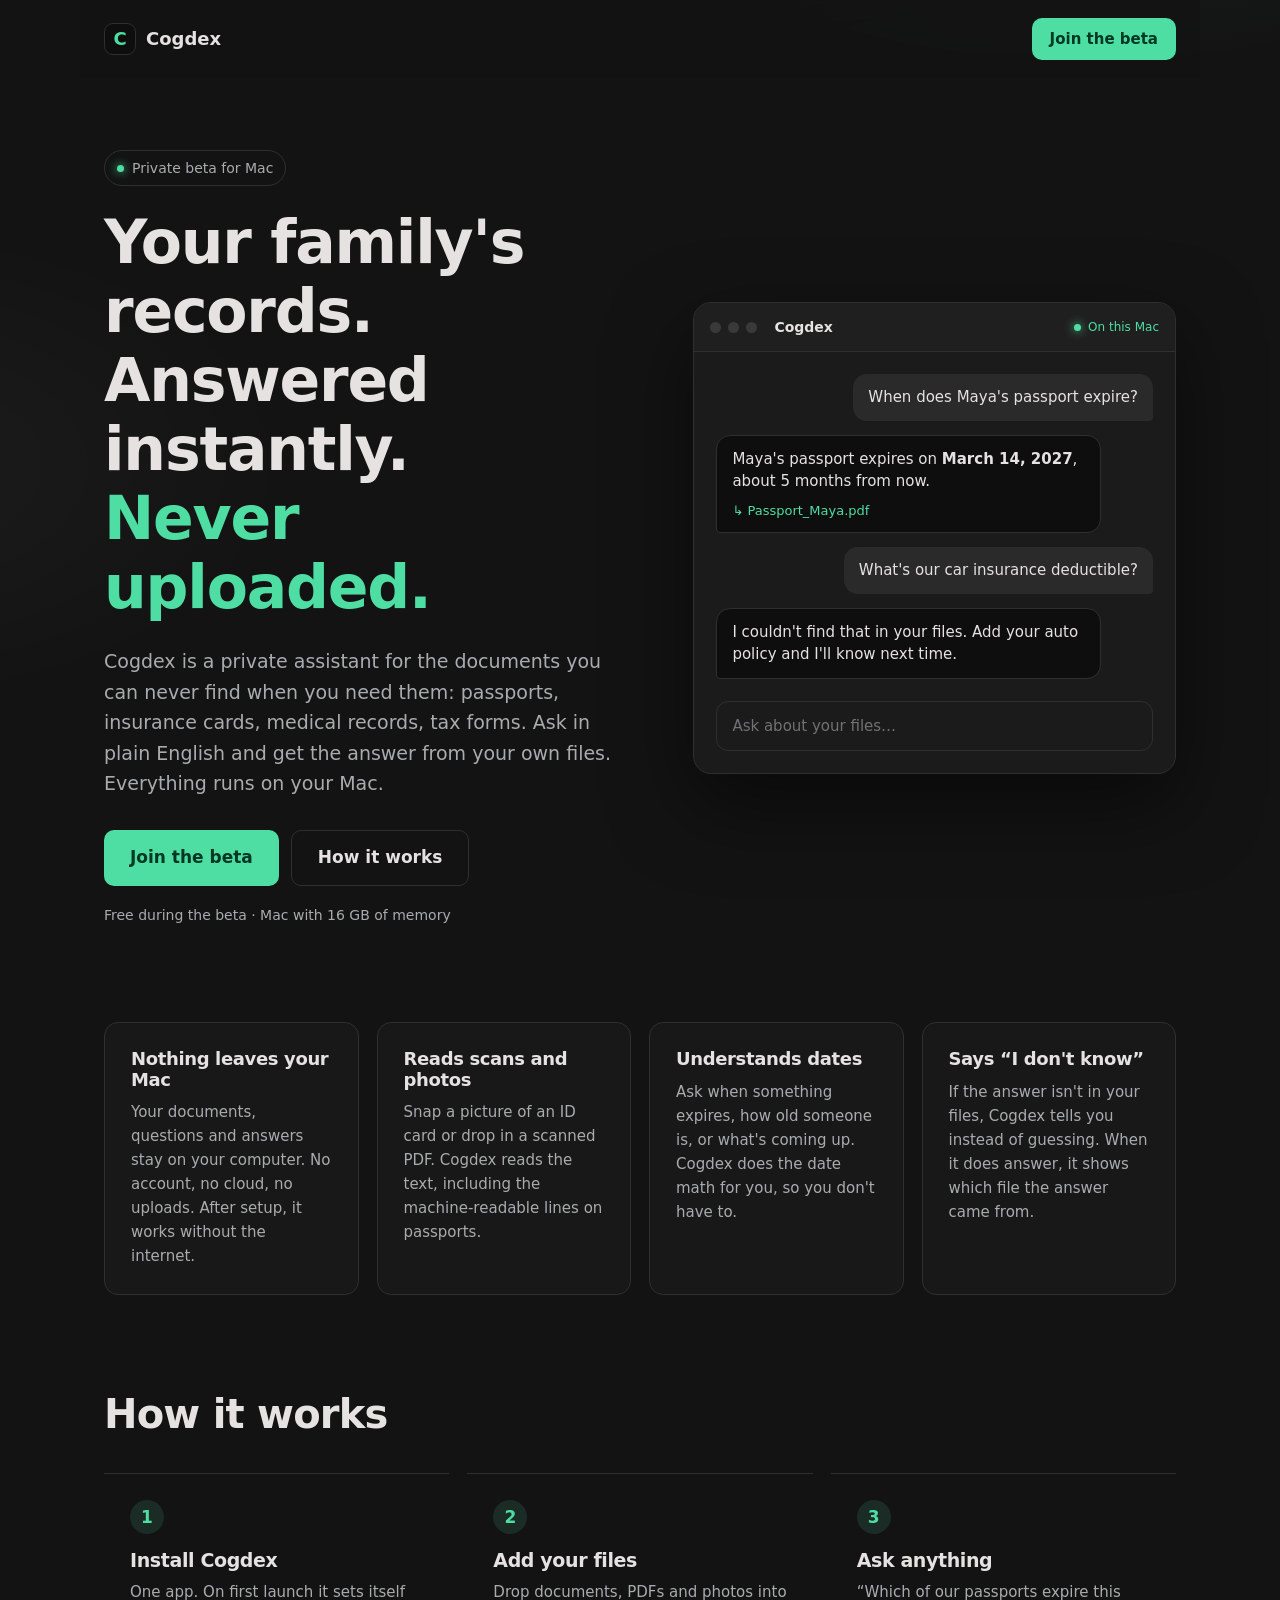
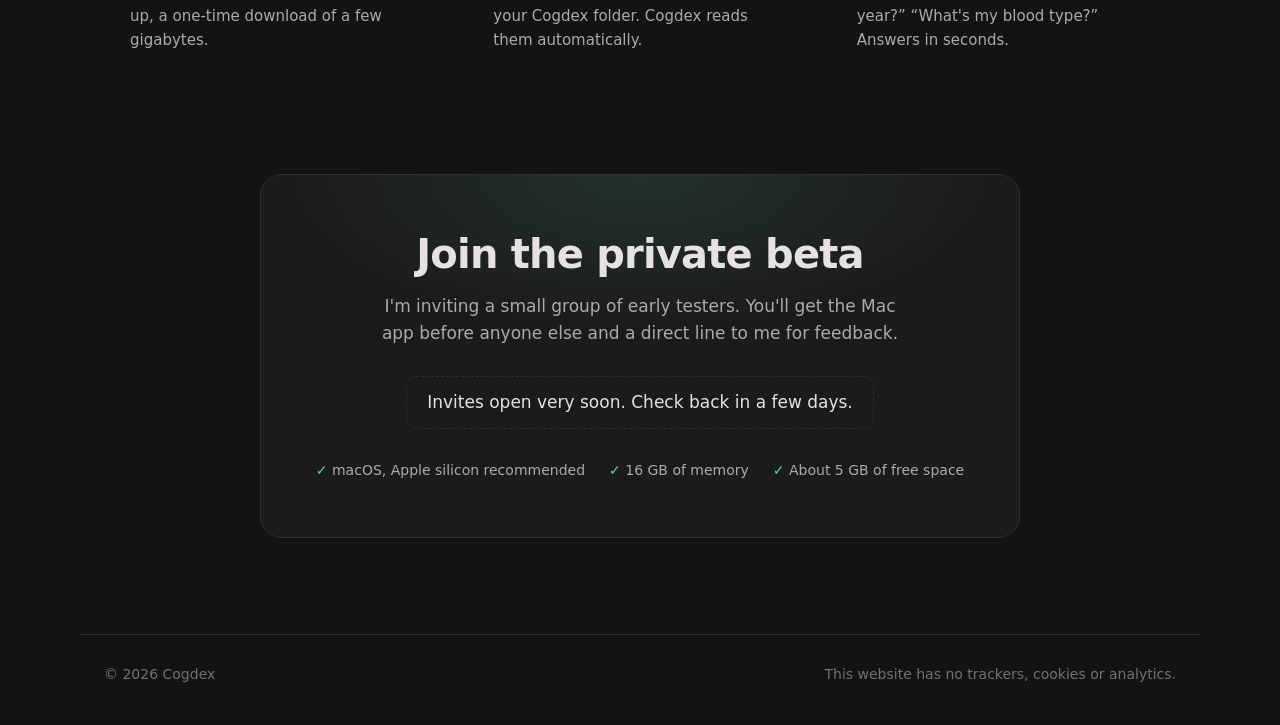
==== index.html @ f38bd74d "Add Cogdex beta waitlist landing page Co-authored-by: Cursor <cursoragent@cursor.com>" ====
<!doctype html>
<html lang="en">
  <head>
    <meta charset="utf-8" />
    <meta name="viewport" content="width=device-width, initial-scale=1" />
    <title>Cogdex: your family's records, answered privately on your Mac</title>
    <meta
      name="description"
      content="Ask about passports, insurance, medical and tax records in plain English. Cogdex answers from your own files and runs entirely on your Mac. Nothing is uploaded."
    />
    <link rel="canonical" href="https://cogdex-ai.github.io/" />
    <link rel="icon" href="./favicon.svg" type="image/svg+xml" />
    <meta name="theme-color" content="#131313" />

    <meta property="og:type" content="website" />
    <meta property="og:site_name" content="Cogdex" />
    <meta property="og:url" content="https://cogdex-ai.github.io/" />
    <meta property="og:title" content="Cogdex: your family's records, answered privately" />
    <meta
      property="og:description"
      content="A private assistant for passports, insurance, medical and tax records. Runs entirely on your Mac. Nothing is uploaded. Join the beta."
    />
    <meta property="og:image" content="https://cogdex-ai.github.io/og.png" />
    <meta property="og:image:width" content="1200" />
    <meta property="og:image:height" content="627" />
    <meta property="og:image:alt" content="Cogdex answering 'When does Maya's passport expire?' from a local file" />
    <meta name="twitter:card" content="summary_large_image" />
    <meta name="twitter:image" content="https://cogdex-ai.github.io/og.png" />

    <link rel="stylesheet" href="./styles.css" />
  </head>
  <body>
    <header class="nav">
      <a class="brand" href="#top" aria-label="Cogdex home">
        <span class="brand-mark">C</span>
        <span class="brand-name">Cogdex</span>
      </a>
      <a class="btn btn-small" data-signup href="#beta">Join the beta</a>
    </header>

    <main id="top">
      <section class="hero">
        <div class="hero-copy">
          <p class="eyebrow"><span class="dot"></span> Private beta for Mac</p>
          <h1>Your family's records.<br />Answered instantly.<br /><span class="accent">Never uploaded.</span></h1>
          <p class="lede">
            Cogdex is a private assistant for the documents you can never find when you need them:
            passports, insurance cards, medical records, tax forms. Ask in plain English and get the
            answer from your own files. Everything runs on your Mac.
          </p>
          <div class="hero-actions">
            <a class="btn" data-signup href="#beta">Join the beta</a>
            <a class="btn btn-ghost" href="#how">How it works</a>
          </div>
          <p class="fineprint">Free during the beta · Mac with 16 GB of memory</p>
        </div>

        <div class="demo" aria-label="Example conversation with Cogdex">
          <div class="demo-bar">
            <span></span><span></span><span></span>
            <p>Cogdex</p>
            <em class="local"><span class="dot"></span> On this Mac</em>
          </div>
          <div class="demo-body">
            <div class="msg user">When does Maya's passport expire?</div>
            <div class="msg bot">
              Maya's passport expires on <strong>March 14, 2027</strong>, about 5 months from now.
              <span class="source">Passport_Maya.pdf</span>
            </div>
            <div class="msg user">What's our car insurance deductible?</div>
            <div class="msg bot">
              I couldn't find that in your files. Add your auto policy and I'll know next time.
            </div>
          </div>
          <div class="demo-input">Ask about your files…</div>
        </div>
      </section>

      <section class="features" aria-label="What Cogdex does">
        <article>
          <h3>Nothing leaves your Mac</h3>
          <p>
            Your documents, questions and answers stay on your computer. No account, no cloud, no
            uploads. After setup, it works without the internet.
          </p>
        </article>
        <article>
          <h3>Reads scans and photos</h3>
          <p>
            Snap a picture of an ID card or drop in a scanned PDF. Cogdex reads the text, including
            the machine-readable lines on passports.
          </p>
        </article>
        <article>
          <h3>Understands dates</h3>
          <p>
            Ask when something expires, how old someone is, or what's coming up. Cogdex does the date
            math for you, so you don't have to.
          </p>
        </article>
        <article>
          <h3>Says “I don't know”</h3>
          <p>
            If the answer isn't in your files, Cogdex tells you instead of guessing. When it does
            answer, it shows which file the answer came from.
          </p>
        </article>
      </section>

      <section class="how" id="how">
        <h2>How it works</h2>
        <ol>
          <li>
            <span class="step">1</span>
            <h3>Install Cogdex</h3>
            <p>One app. On first launch it sets itself up, a one-time download of a few gigabytes.</p>
          </li>
          <li>
            <span class="step">2</span>
            <h3>Add your files</h3>
            <p>Drop documents, PDFs and photos into your Cogdex folder. Cogdex reads them automatically.</p>
          </li>
          <li>
            <span class="step">3</span>
            <h3>Ask anything</h3>
            <p>“Which of our passports expire this year?” “What's my blood type?” Answers in seconds.</p>
          </li>
        </ol>
      </section>

      <section class="beta" id="beta">
        <h2>Join the private beta</h2>
        <p>
          I'm inviting a small group of early testers. You'll get the Mac app before anyone else and a
          direct line to me for feedback.
        </p>
        <a class="btn" data-signup data-signup-primary href="#beta">Request an invite</a>
        <p class="signup-pending" hidden>Invites open very soon. Check back in a few days.</p>
        <ul class="requirements">
          <li>macOS, Apple silicon recommended</li>
          <li>16 GB of memory</li>
          <li>About 5 GB of free space</li>
        </ul>
      </section>
    </main>

    <footer class="footer">
      <p>© 2026 Cogdex</p>
      <p>This website has no trackers, cookies or analytics.</p>
    </footer>

    <script>
      // Paste your beta signup form link here (for example a Tally form).
      const SIGNUP_URL = "";

      if (SIGNUP_URL) {
        document.querySelectorAll("[data-signup]").forEach((link) => {
          link.href = SIGNUP_URL;
          link.target = "_blank";
          link.rel = "noopener";
        });
      } else {
        document.querySelector("[data-signup-primary]").hidden = true;
        document.querySelector(".signup-pending").hidden = false;
      }
    </script>
  </body>
</html>
---- styles.css ----
:root {
  --bg: #131313;
  --surface: #1c1b1b;
  --surface-2: #201f1f;
  --surface-3: #2a2a2a;
  --line: #2f2f2f;
  --text: #e5e2e1;
  --muted: #a9acad;
  --accent: #4edea3;
  --accent-ink: #003824;
  --radius: 14px;
  --max: 1120px;
  /* System fonts only: no third-party font requests on a privacy product's site. */
  --sans: -apple-system, BlinkMacSystemFont, "SF Pro Text", "Inter", "Segoe UI", system-ui, sans-serif;
}

* {
  box-sizing: border-box;
}

[hidden] {
  display: none !important;
}

html {
  scroll-behavior: smooth;
}

body {
  margin: 0;
  background:
    radial-gradient(900px 500px at 85% -10%, rgba(78, 222, 163, 0.10), transparent 60%),
    radial-gradient(700px 400px at -10% 20%, rgba(255, 255, 255, 0.04), transparent 60%),
    var(--bg);
  color: var(--text);
  font-family: var(--sans);
  font-size: 17px;
  line-height: 1.6;
  -webkit-font-smoothing: antialiased;
}

a {
  color: inherit;
}

h1,
h2,
h3 {
  line-height: 1.15;
  letter-spacing: -0.02em;
  margin: 0;
}

/* ---------- nav ---------- */

.nav {
  position: sticky;
  top: 0;
  z-index: 10;
  display: flex;
  align-items: center;
  justify-content: space-between;
  max-width: var(--max);
  margin: 0 auto;
  padding: 18px 24px;
  background: rgba(19, 19, 19, 0.75);
  backdrop-filter: blur(12px);
  -webkit-backdrop-filter: blur(12px);
}

.brand {
  display: flex;
  align-items: center;
  gap: 10px;
  text-decoration: none;
  font-weight: 650;
  font-size: 18px;
}

.brand-mark {
  display: grid;
  place-items: center;
  width: 32px;
  height: 32px;
  border-radius: 9px;
  background: #0e0e0e;
  border: 1px solid var(--line);
  color: var(--accent);
  font-weight: 800;
}

/* ---------- buttons ---------- */

.btn {
  display: inline-flex;
  align-items: center;
  justify-content: center;
  padding: 13px 26px;
  border-radius: 10px;
  background: var(--accent);
  color: var(--accent-ink);
  font-weight: 650;
  text-decoration: none;
  transition: transform 0.15s ease, opacity 0.15s ease;
}

.btn:hover {
  opacity: 0.92;
  transform: translateY(-1px);
}

.btn-small {
  padding: 9px 18px;
  font-size: 15px;
}

.btn-ghost {
  background: transparent;
  color: var(--text);
  border: 1px solid var(--line);
}

/* ---------- hero ---------- */

.hero {
  display: grid;
  grid-template-columns: 1.05fr 0.95fr;
  gap: 56px;
  align-items: center;
  max-width: var(--max);
  margin: 0 auto;
  padding: 72px 24px 96px;
}

.eyebrow {
  display: inline-flex;
  align-items: center;
  gap: 8px;
  margin: 0 0 22px;
  padding: 6px 12px;
  border: 1px solid var(--line);
  border-radius: 999px;
  color: var(--muted);
  font-size: 14px;
}

.dot {
  width: 7px;
  height: 7px;
  border-radius: 50%;
  background: var(--accent);
  box-shadow: 0 0 10px var(--accent);
  display: inline-block;
}

h1 {
  font-size: clamp(38px, 5.2vw, 60px);
  font-weight: 750;
}

.accent {
  color: var(--accent);
}

.lede {
  margin: 24px 0 32px;
  color: var(--muted);
  font-size: 19px;
  max-width: 34em;
}

.hero-actions {
  display: flex;
  flex-wrap: wrap;
  gap: 12px;
}

.fineprint {
  margin: 18px 0 0;
  color: var(--muted);
  font-size: 14px;
}

/* ---------- demo window ---------- */

.demo {
  border: 1px solid var(--line);
  border-radius: 18px;
  background: var(--surface);
  box-shadow: 0 30px 80px rgba(0, 0, 0, 0.5);
  overflow: hidden;
}

.demo-bar {
  display: flex;
  align-items: center;
  gap: 7px;
  padding: 13px 16px;
  border-bottom: 1px solid var(--line);
  background: var(--surface-2);
}

.demo-bar > span {
  width: 11px;
  height: 11px;
  border-radius: 50%;
  background: #3a3939;
}

.demo-bar p {
  margin: 0 0 0 10px;
  font-size: 14px;
  font-weight: 600;
}

.local {
  margin-left: auto;
  display: inline-flex;
  align-items: center;
  gap: 7px;
  font-style: normal;
  font-size: 12px;
  color: var(--accent);
}

.demo-body {
  display: flex;
  flex-direction: column;
  gap: 14px;
  padding: 22px;
}

.msg {
  max-width: 88%;
  padding: 12px 15px;
  border-radius: 14px;
  font-size: 15px;
  line-height: 1.5;
}

.msg.user {
  align-self: flex-end;
  background: var(--surface-3);
  border-bottom-right-radius: 4px;
}

.msg.bot {
  align-self: flex-start;
  background: #0e0e0e;
  border: 1px solid var(--line);
  border-bottom-left-radius: 4px;
}

.source {
  display: block;
  margin-top: 8px;
  color: var(--accent);
  font-size: 13px;
}

.source::before {
  content: "↳ ";
}

.demo-input {
  margin: 0 22px 22px;
  padding: 12px 15px;
  border: 1px solid var(--line);
  border-radius: 12px;
  color: #6f7273;
  font-size: 15px;
}

/* ---------- features ---------- */

.features {
  display: grid;
  grid-template-columns: repeat(4, 1fr);
  gap: 18px;
  max-width: var(--max);
  margin: 0 auto;
  padding: 0 24px 96px;
}

.features article {
  padding: 26px;
  border: 1px solid var(--line);
  border-radius: var(--radius);
  background: rgba(28, 27, 27, 0.6);
}

.features h3 {
  font-size: 18px;
  margin-bottom: 10px;
}

.features p {
  margin: 0;
  color: var(--muted);
  font-size: 15px;
}

/* ---------- how ---------- */

.how {
  max-width: var(--max);
  margin: 0 auto;
  padding: 0 24px 96px;
}

.how h2,
.beta h2 {
  font-size: clamp(28px, 3.5vw, 40px);
  font-weight: 700;
}

.how ol {
  display: grid;
  grid-template-columns: repeat(3, 1fr);
  gap: 18px;
  margin: 36px 0 0;
  padding: 0;
  list-style: none;
}

.how li {
  padding: 26px;
  border-top: 1px solid var(--line);
}

.step {
  display: grid;
  place-items: center;
  width: 34px;
  height: 34px;
  margin-bottom: 16px;
  border-radius: 50%;
  background: rgba(78, 222, 163, 0.12);
  color: var(--accent);
  font-weight: 700;
}

.how h3 {
  font-size: 19px;
  margin-bottom: 8px;
}

.how p {
  margin: 0;
  color: var(--muted);
  font-size: 15px;
}

/* ---------- beta ---------- */

.beta {
  max-width: 760px;
  margin: 0 auto 96px;
  padding: 56px 32px;
  border: 1px solid var(--line);
  border-radius: 22px;
  background:
    radial-gradient(500px 220px at 50% 0%, rgba(78, 222, 163, 0.12), transparent 70%),
    var(--surface);
  text-align: center;
}

.beta > p {
  margin: 16px auto 28px;
  max-width: 32em;
  color: var(--muted);
}

.beta > .signup-pending {
  display: inline-block;
  margin: 0;
  padding: 12px 20px;
  border: 1px dashed var(--line);
  border-radius: 10px;
  color: var(--text);
}

.requirements {
  display: flex;
  flex-wrap: wrap;
  justify-content: center;
  gap: 10px 24px;
  margin: 30px 0 0;
  padding: 0;
  list-style: none;
  color: var(--muted);
  font-size: 14px;
}

.requirements li::before {
  content: "✓ ";
  color: var(--accent);
}

/* ---------- footer ---------- */

.footer {
  display: flex;
  flex-wrap: wrap;
  justify-content: space-between;
  gap: 8px;
  max-width: var(--max);
  margin: 0 auto;
  padding: 28px 24px 40px;
  border-top: 1px solid var(--line);
  color: #6f7273;
  font-size: 14px;
}

.footer p {
  margin: 0;
}

/* ---------- responsive ---------- */

@media (max-width: 960px) {
  .hero {
    grid-template-columns: 1fr;
    padding-top: 40px;
  }

  .features {
    grid-template-columns: repeat(2, 1fr);
  }
}

@media (max-width: 640px) {
  body {
    font-size: 16px;
  }

  .features,
  .how ol {
    grid-template-columns: 1fr;
  }

  .beta {
    margin: 0 16px 72px;
    padding: 40px 22px;
  }
}
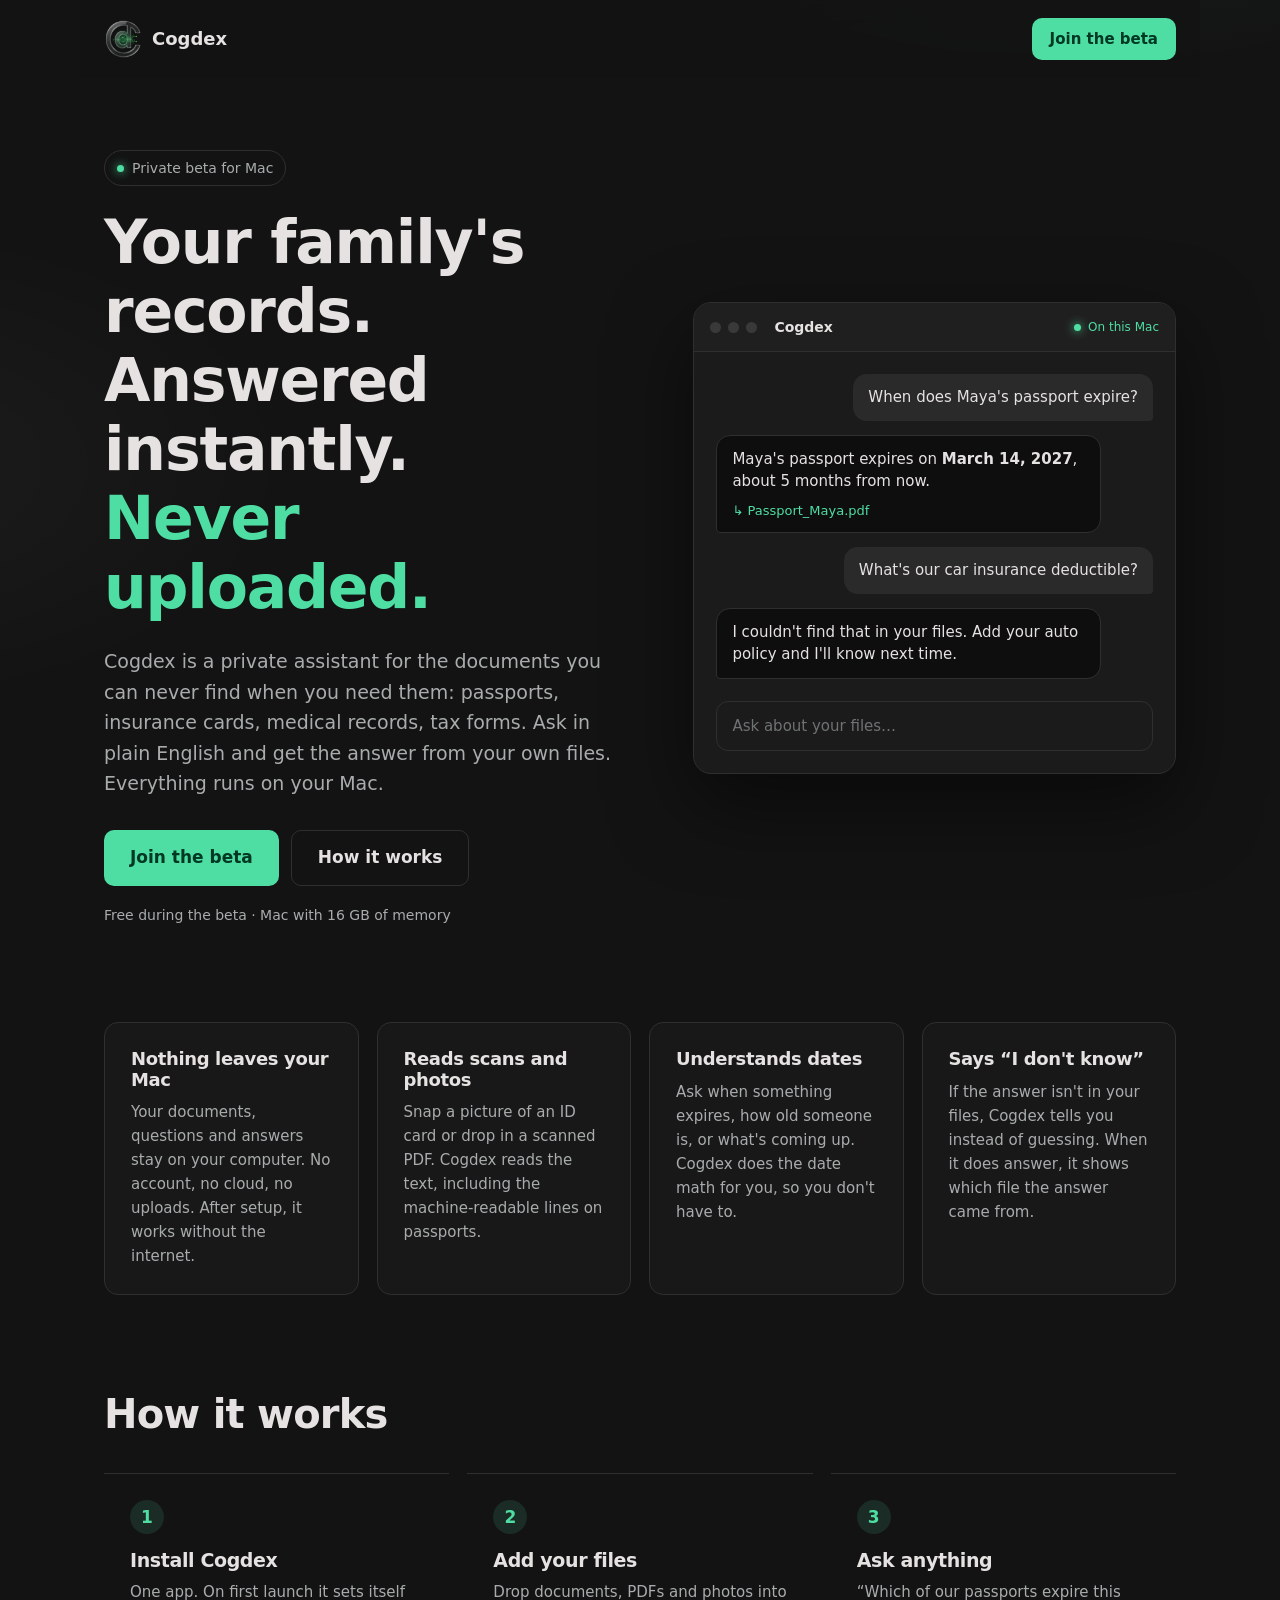
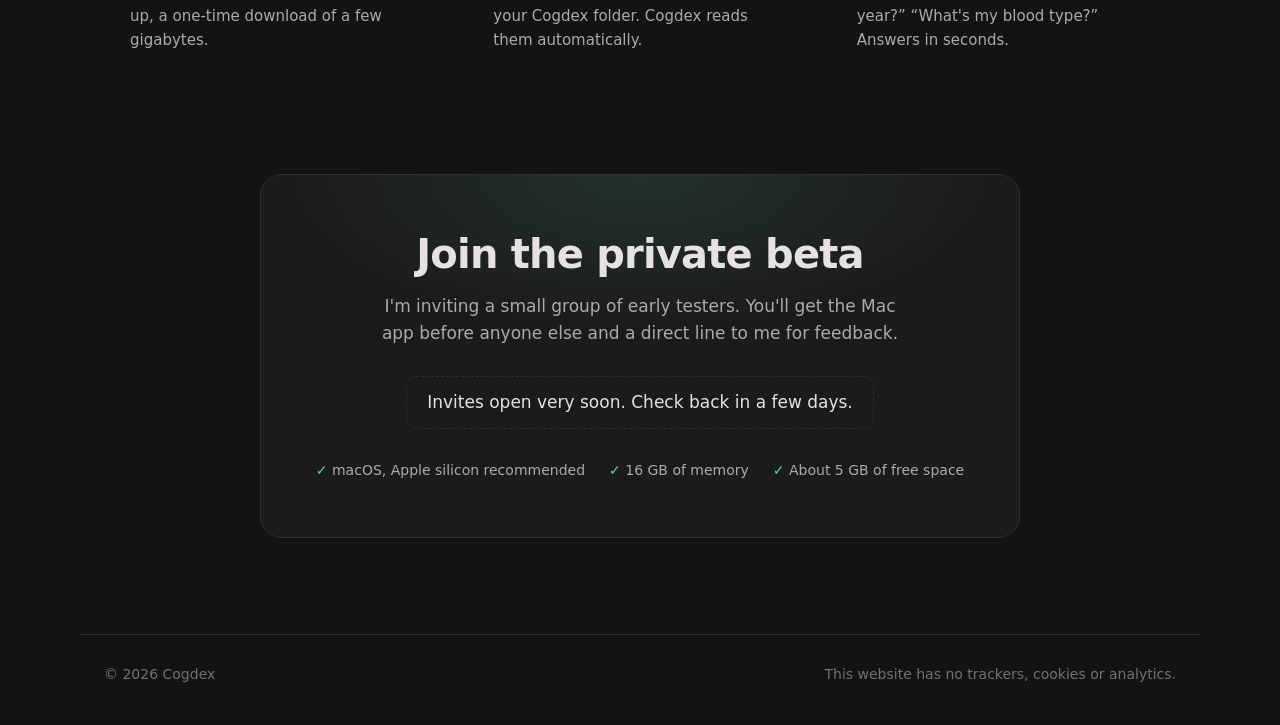
==== commit e2422b11: "Use the new Cogdex C-d mark for header, favicon and preview image Co-authored-by: Cursor <cursoragen" ====
--- a/index.html
+++ b/index.html
@@ -32,7 +32,7 @@
   <body>
     <header class="nav">
       <a class="brand" href="#top" aria-label="Cogdex home">
-        <span class="brand-mark">C</span>
+        <img class="brand-mark" src="./assets/cogdex-mark.png" alt="" />
         <span class="brand-name">Cogdex</span>
       </a>
       <a class="btn btn-small" data-signup href="#beta">Join the beta</a>
--- a/styles.css
+++ b/styles.css
@@ -78,15 +78,9 @@
 }
 
 .brand-mark {
-  display: grid;
-  place-items: center;
-  width: 32px;
-  height: 32px;
-  border-radius: 9px;
-  background: #0e0e0e;
-  border: 1px solid var(--line);
-  color: var(--accent);
-  font-weight: 800;
+  display: block;
+  width: 38px;
+  height: 38px;
 }
 
 /* ---------- buttons ---------- */
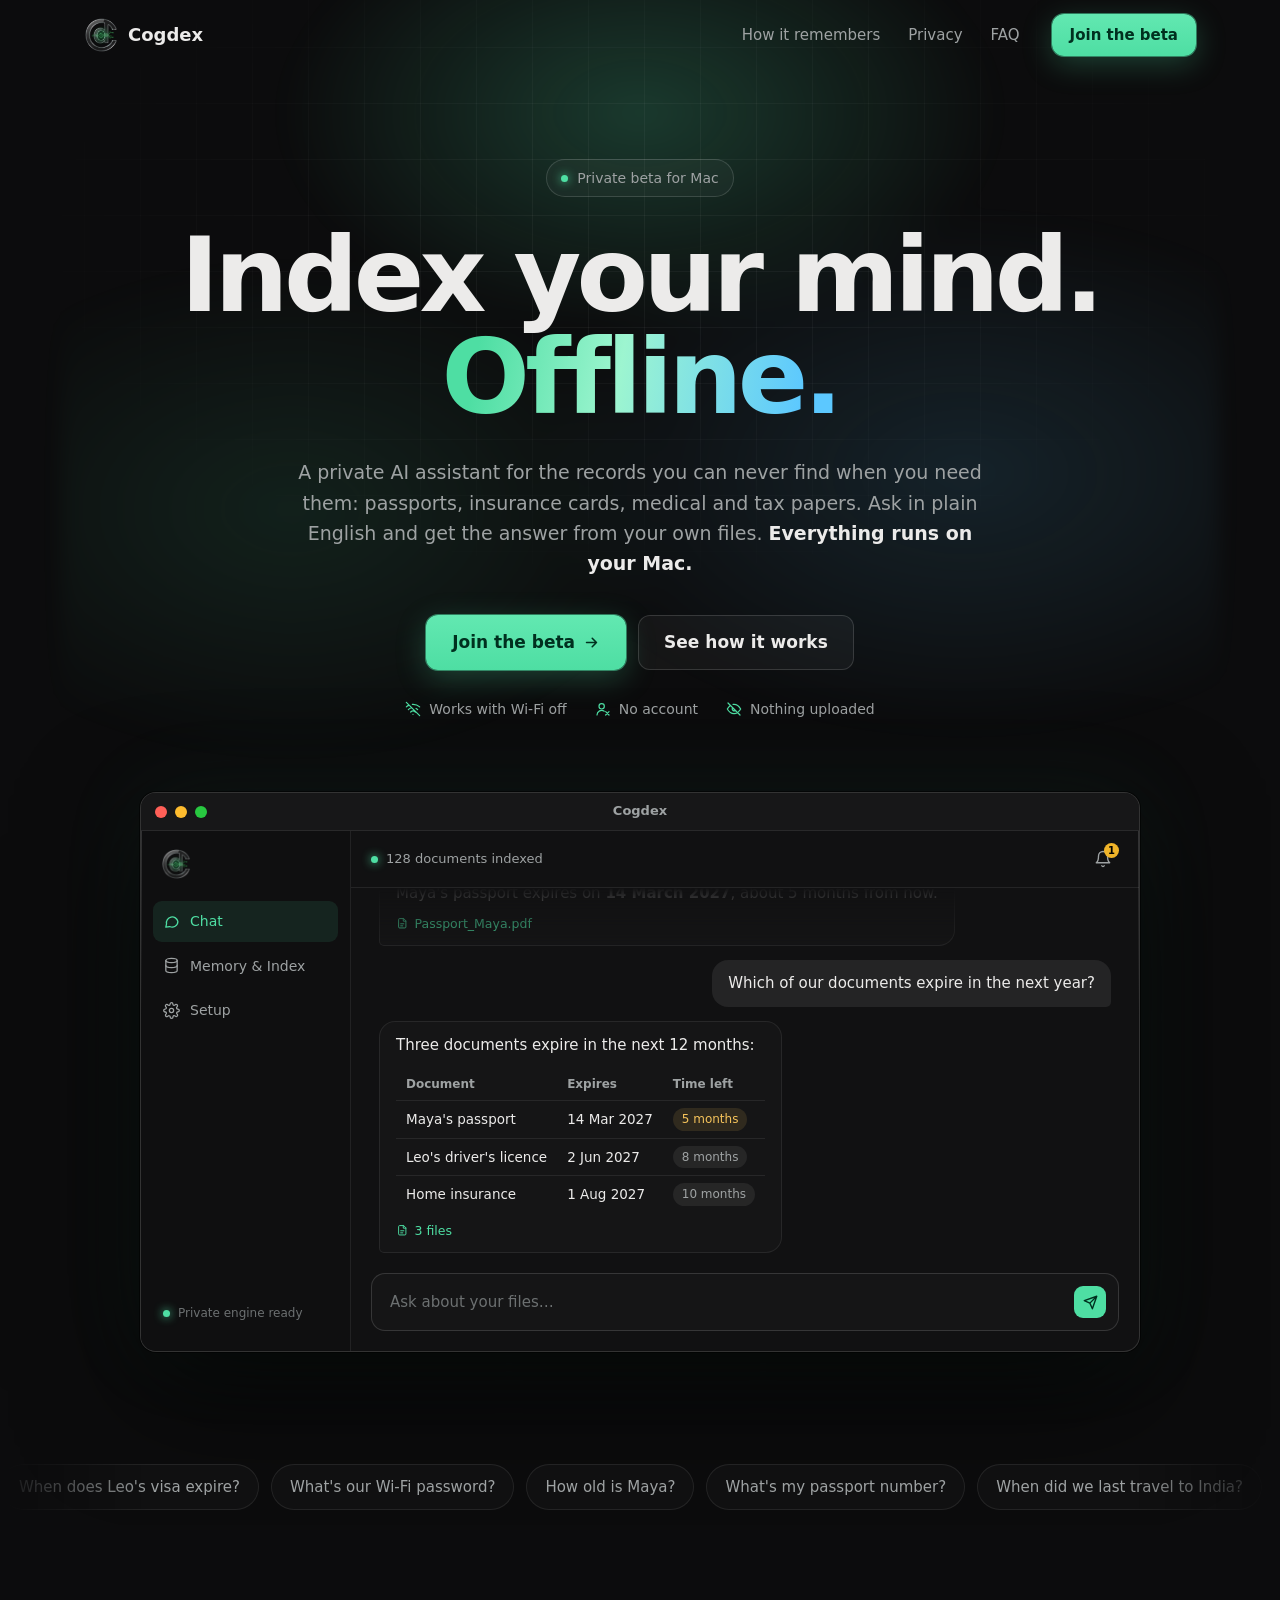
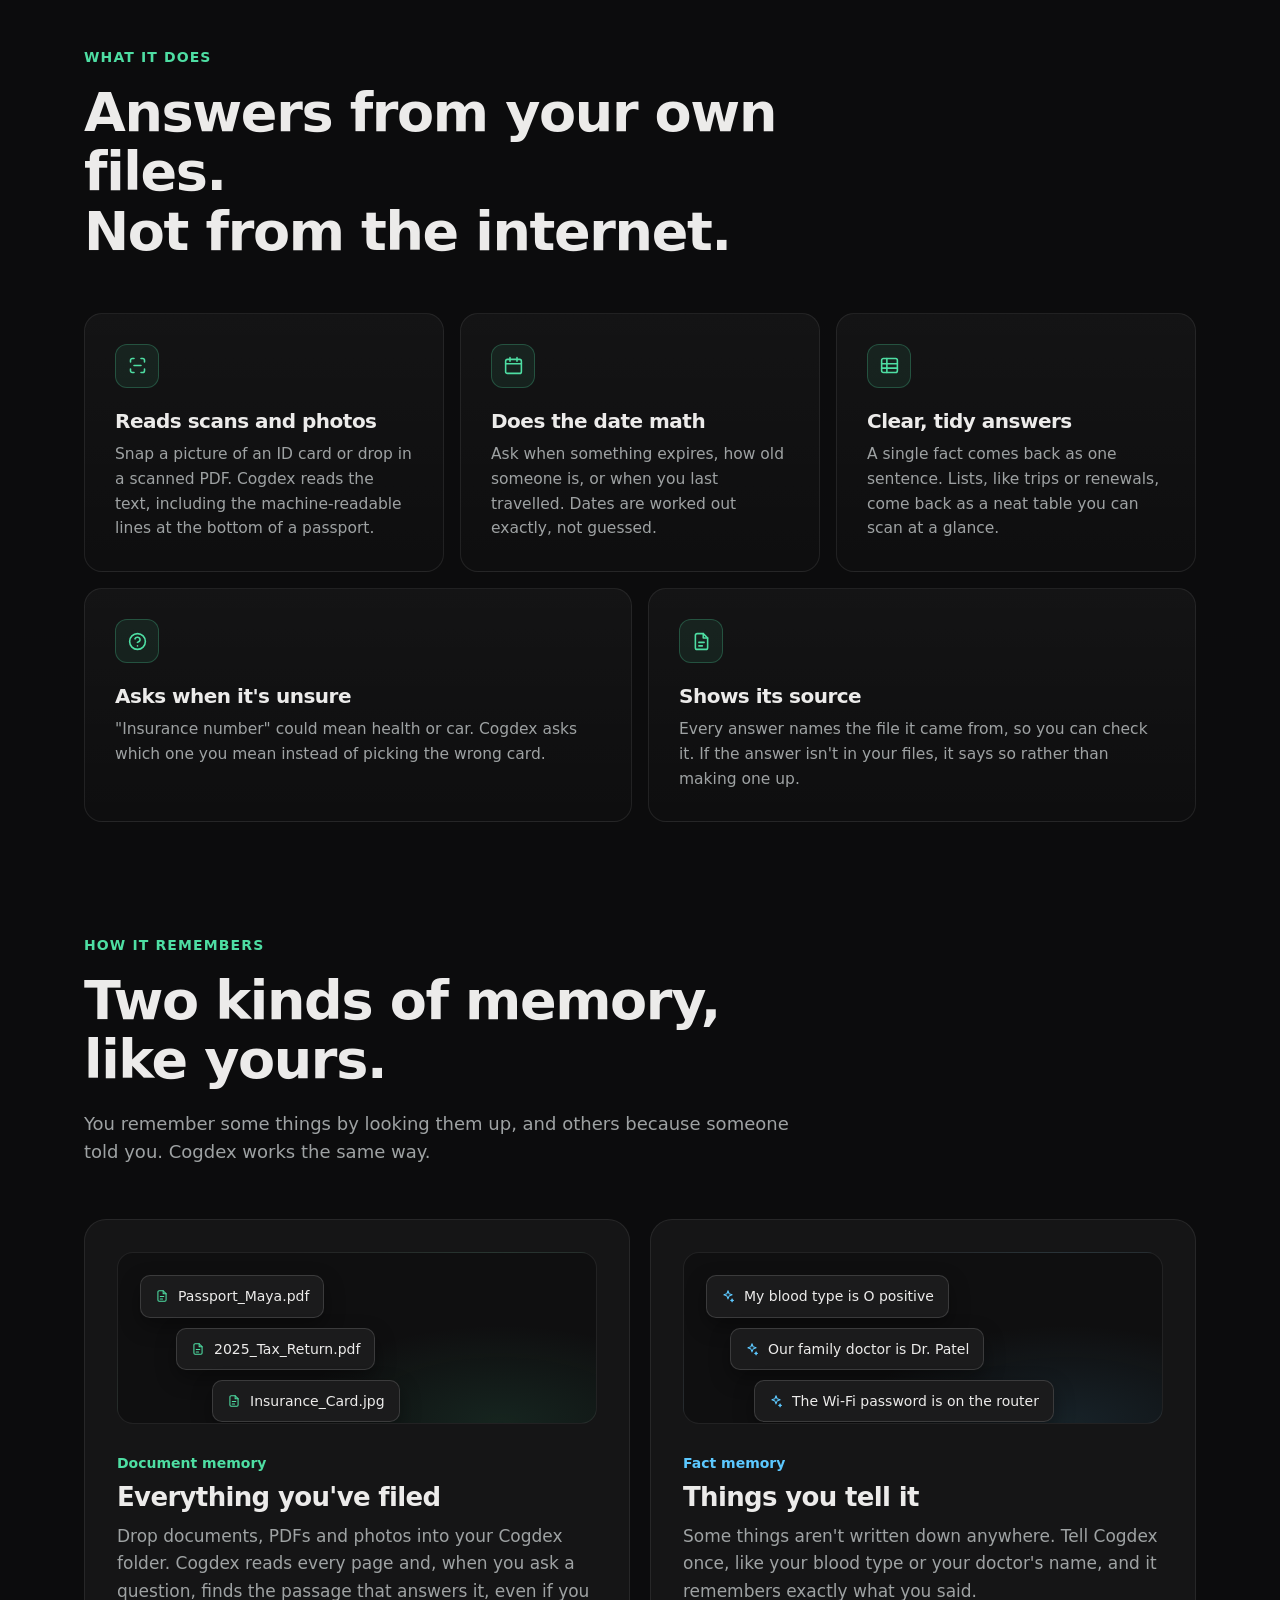
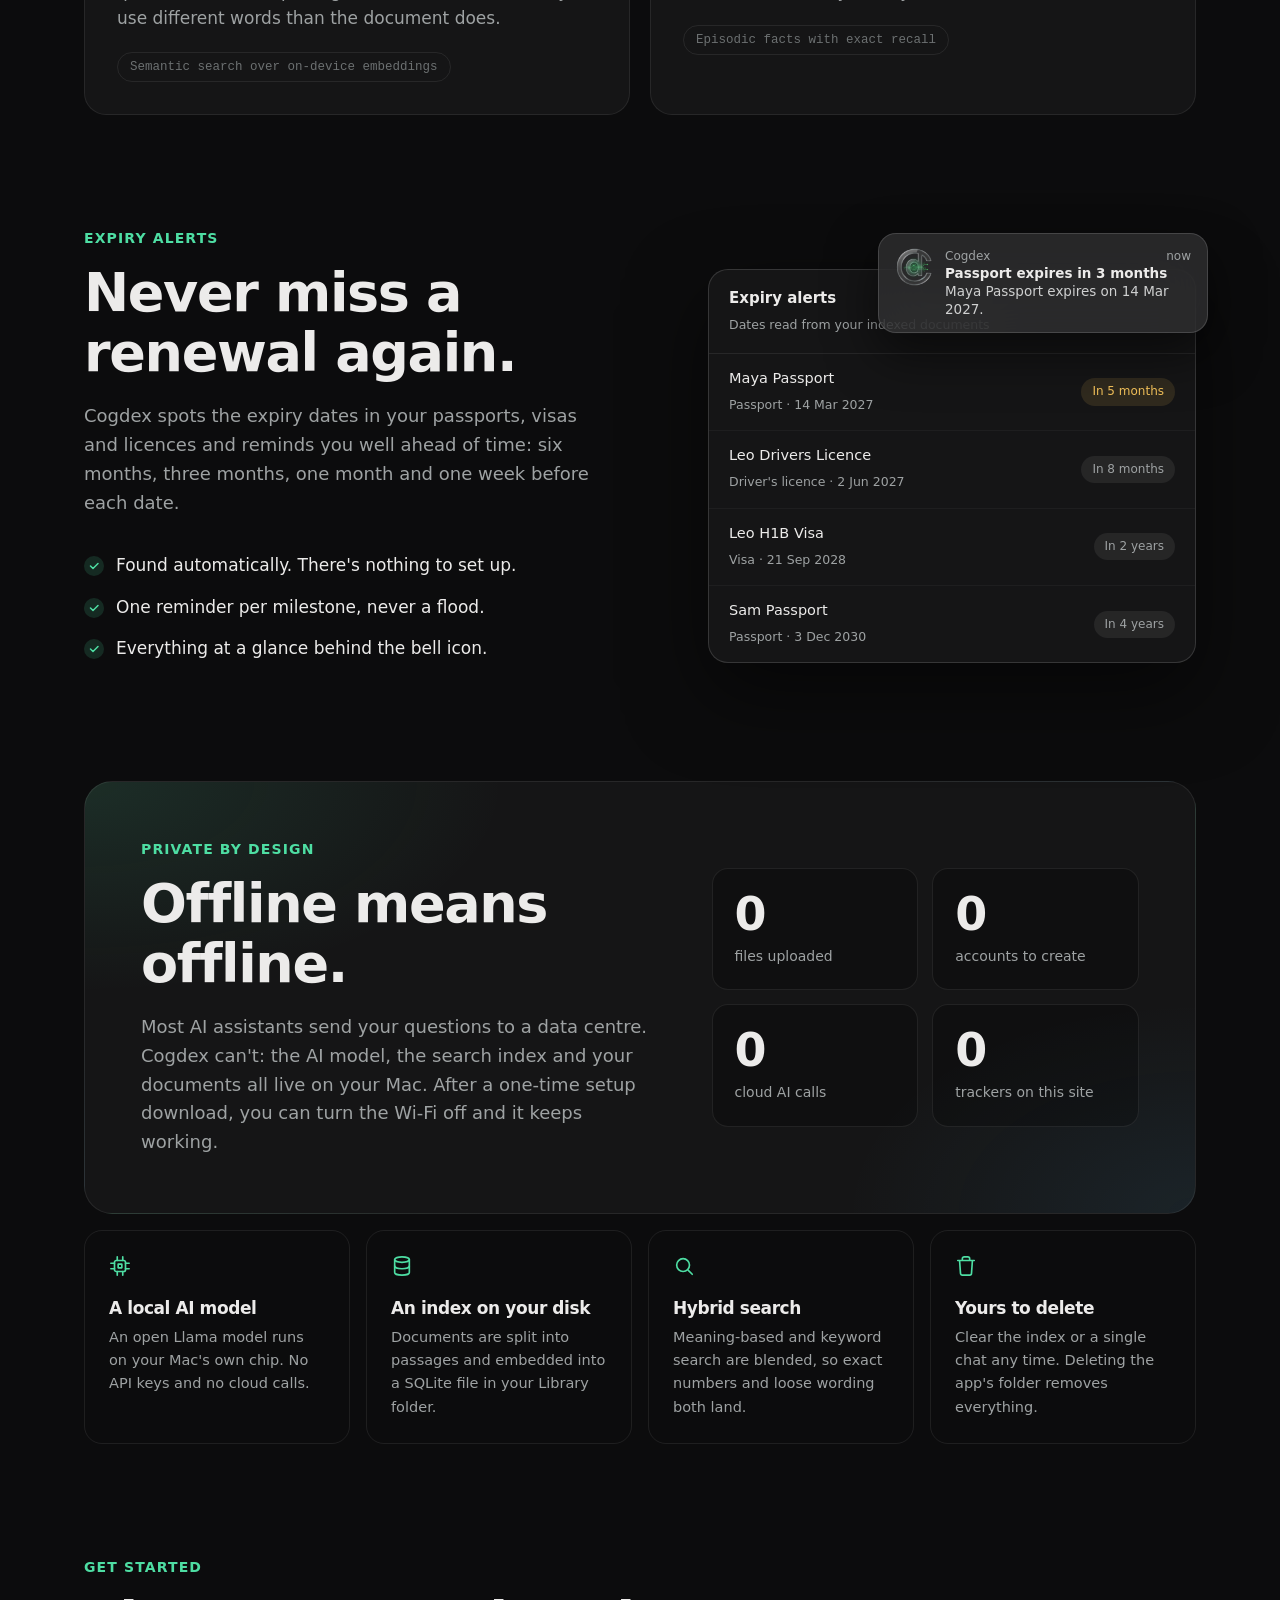
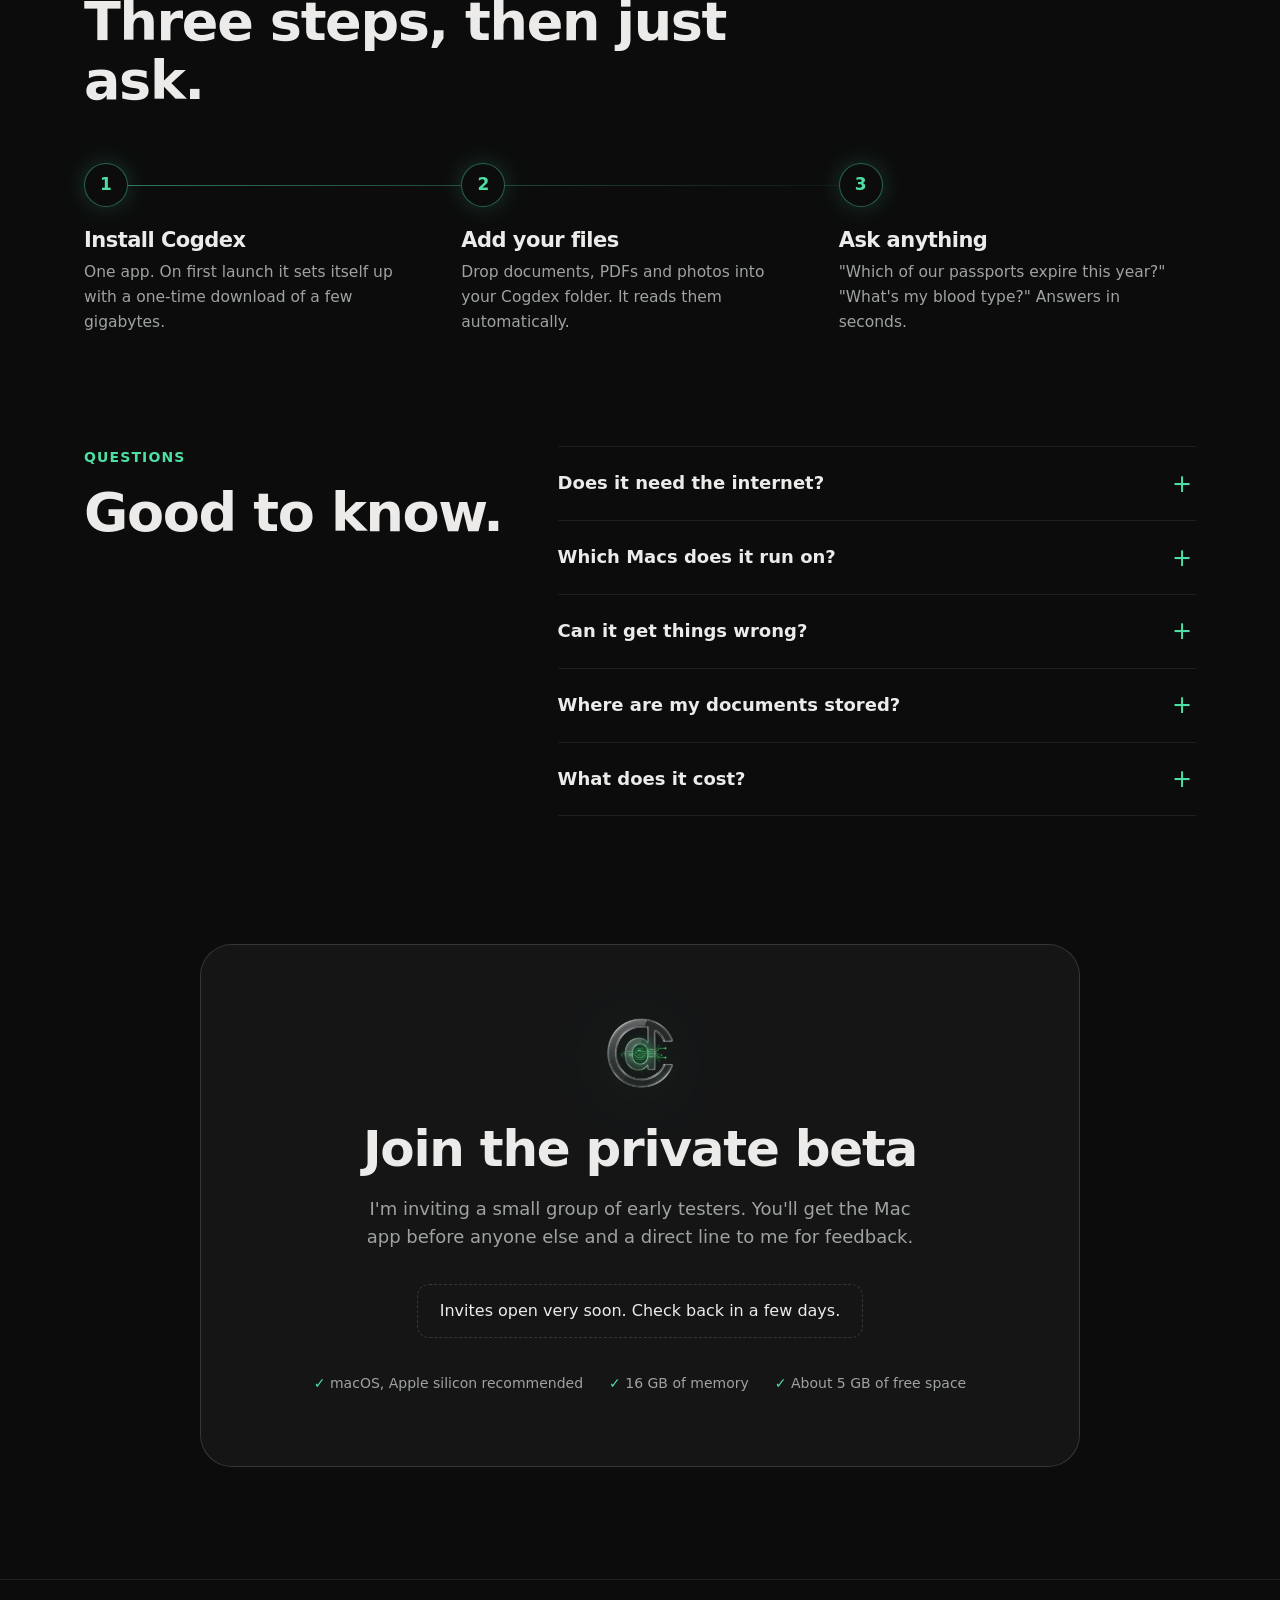
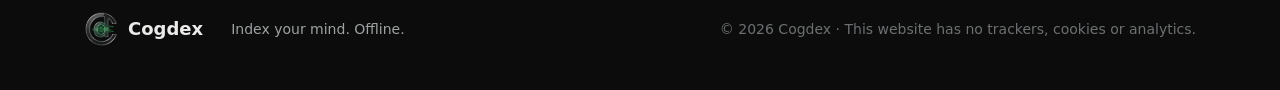
==== commit 786437cf: "Redesign the landing page around "Index your mind. Offline." Show what Cogdex actually does (animate" ====
--- a/index.html
+++ b/index.html
@@ -3,138 +3,454 @@
   <head>
     <meta charset="utf-8" />
     <meta name="viewport" content="width=device-width, initial-scale=1" />
-    <title>Cogdex: your family's records, answered privately on your Mac</title>
+    <title>Cogdex: Index your mind. Offline.</title>
     <meta
       name="description"
-      content="Ask about passports, insurance, medical and tax records in plain English. Cogdex answers from your own files and runs entirely on your Mac. Nothing is uploaded."
+      content="Cogdex is a private AI assistant for your personal records. Ask about passports, insurance, medical and tax documents in plain English. It runs entirely on your Mac, and nothing is uploaded."
     />
     <link rel="canonical" href="https://cogdex-ai.github.io/" />
     <link rel="icon" href="./favicon.svg" type="image/svg+xml" />
-    <meta name="theme-color" content="#131313" />
+    <meta name="theme-color" content="#0c0c0d" />
 
     <meta property="og:type" content="website" />
     <meta property="og:site_name" content="Cogdex" />
     <meta property="og:url" content="https://cogdex-ai.github.io/" />
-    <meta property="og:title" content="Cogdex: your family's records, answered privately" />
+    <meta property="og:title" content="Cogdex: Index your mind. Offline." />
     <meta
       property="og:description"
-      content="A private assistant for passports, insurance, medical and tax records. Runs entirely on your Mac. Nothing is uploaded. Join the beta."
+      content="A private AI assistant for your personal records. Runs entirely on your Mac. Nothing is uploaded. Join the beta."
     />
     <meta property="og:image" content="https://cogdex-ai.github.io/og.png" />
     <meta property="og:image:width" content="1200" />
     <meta property="og:image:height" content="627" />
-    <meta property="og:image:alt" content="Cogdex answering 'When does Maya's passport expire?' from a local file" />
+    <meta property="og:image:alt" content="Cogdex: Index your mind. Offline." />
     <meta name="twitter:card" content="summary_large_image" />
     <meta name="twitter:image" content="https://cogdex-ai.github.io/og.png" />
 
     <link rel="stylesheet" href="./styles.css" />
+    <script>document.documentElement.classList.add("js");</script>
+    <script defer src="./main.js"></script>
   </head>
   <body>
+    <svg width="0" height="0" style="position: absolute" aria-hidden="true">
+      <defs>
+        <symbol id="i-lock" viewBox="0 0 24 24"><rect x="4" y="11" width="16" height="10" rx="2" /><path d="M8 11V7a4 4 0 0 1 8 0v4" /></symbol>
+        <symbol id="i-scan" viewBox="0 0 24 24"><path d="M4 8V6a2 2 0 0 1 2-2h2M16 4h2a2 2 0 0 1 2 2v2M20 16v2a2 2 0 0 1-2 2h-2M8 20H6a2 2 0 0 1-2-2v-2M8 12h8" /></symbol>
+        <symbol id="i-calendar" viewBox="0 0 24 24"><rect x="3" y="5" width="18" height="16" rx="2" /><path d="M16 3v4M8 3v4M3 10h18" /></symbol>
+        <symbol id="i-bell" viewBox="0 0 24 24"><path d="M6 8a6 6 0 0 1 12 0c0 7 3 9 3 9H3s3-2 3-9" /><path d="M10.3 21a1.94 1.94 0 0 0 3.4 0" /></symbol>
+        <symbol id="i-table" viewBox="0 0 24 24"><rect x="3" y="4" width="18" height="16" rx="2" /><path d="M3 10h18M3 15h18M9 4v16" /></symbol>
+        <symbol id="i-help" viewBox="0 0 24 24"><circle cx="12" cy="12" r="9" /><path d="M9.1 9a3 3 0 0 1 5.8 1c0 2-3 3-3 3M12 17h.01" /></symbol>
+        <symbol id="i-file" viewBox="0 0 24 24"><path d="M14 3H7a2 2 0 0 0-2 2v14a2 2 0 0 0 2 2h10a2 2 0 0 0 2-2V8z" /><path d="M14 3v5h5M9 13h6M9 17h4" /></symbol>
+        <symbol id="i-spark" viewBox="0 0 24 24"><path d="M12 3l1.9 5.1L19 10l-5.1 1.9L12 17l-1.9-5.1L5 10l5.1-1.9z" /><path d="M19 17l.7 1.8 1.8.7-1.8.7L19 22l-.7-1.8-1.8-.7 1.8-.7z" /></symbol>
+        <symbol id="i-chat" viewBox="0 0 24 24"><path d="M21 12a8 8 0 0 1-11.6 7.1L4 20l1-4.6A8 8 0 1 1 21 12z" /></symbol>
+        <symbol id="i-db" viewBox="0 0 24 24"><ellipse cx="12" cy="5" rx="8" ry="3" /><path d="M4 5v14c0 1.7 3.6 3 8 3s8-1.3 8-3V5" /><path d="M4 12c0 1.7 3.6 3 8 3s8-1.3 8-3" /></symbol>
+        <symbol id="i-gear" viewBox="0 0 24 24"><circle cx="12" cy="12" r="3" /><path d="M19.4 15a1.7 1.7 0 0 0 .3 1.8l.1.1a2 2 0 1 1-2.8 2.8l-.1-.1a1.7 1.7 0 0 0-1.8-.3 1.7 1.7 0 0 0-1 1.5V21a2 2 0 1 1-4 0v-.1a1.7 1.7 0 0 0-1.1-1.5 1.7 1.7 0 0 0-1.8.3l-.1.1a2 2 0 1 1-2.8-2.8l.1-.1a1.7 1.7 0 0 0 .3-1.8 1.7 1.7 0 0 0-1.5-1H3a2 2 0 1 1 0-4h.1a1.7 1.7 0 0 0 1.5-1.1 1.7 1.7 0 0 0-.3-1.8l-.1-.1a2 2 0 1 1 2.8-2.8l.1.1a1.7 1.7 0 0 0 1.8.3H9a1.7 1.7 0 0 0 1-1.5V3a2 2 0 1 1 4 0v.1a1.7 1.7 0 0 0 1 1.5 1.7 1.7 0 0 0 1.8-.3l.1-.1a2 2 0 1 1 2.8 2.8l-.1.1a1.7 1.7 0 0 0-.3 1.8V9a1.7 1.7 0 0 0 1.5 1H21a2 2 0 1 1 0 4h-.1a1.7 1.7 0 0 0-1.5 1z" /></symbol>
+        <symbol id="i-wifi-off" viewBox="0 0 24 24"><path d="M2 2l20 20M8.5 16.5a5 5 0 0 1 7 0M5 12.9a10 10 0 0 1 5.2-2.8M19 12.9a10 10 0 0 0-2.4-1.7M2 8.8a15 15 0 0 1 4.2-2.6M22 8.8A15 15 0 0 0 11 5M12 20h.01" /></symbol>
+        <symbol id="i-user-off" viewBox="0 0 24 24"><circle cx="10" cy="8" r="4" /><path d="M3 21a7 7 0 0 1 11-5.7M16 16l5 5M21 16l-5 5" /></symbol>
+        <symbol id="i-eye-off" viewBox="0 0 24 24"><path d="M3 3l18 18M10.6 5.1A10 10 0 0 1 12 5c6 0 10 7 10 7a17 17 0 0 1-3.2 3.9M6.6 6.6A17 17 0 0 0 2 12s4 7 10 7a9.7 9.7 0 0 0 5.4-1.6M9.9 9.9a3 3 0 0 0 4.2 4.2" /></symbol>
+        <symbol id="i-cpu" viewBox="0 0 24 24"><rect x="6" y="6" width="12" height="12" rx="2" /><path d="M9 2v4M15 2v4M9 18v4M15 18v4M2 9h4M2 15h4M18 9h4M18 15h4M10 10h4v4h-4z" /></symbol>
+        <symbol id="i-search" viewBox="0 0 24 24"><circle cx="11" cy="11" r="7" /><path d="M21 21l-4.3-4.3" /></symbol>
+        <symbol id="i-trash" viewBox="0 0 24 24"><path d="M3 6h18M8 6V4a2 2 0 0 1 2-2h4a2 2 0 0 1 2 2v2M19 6l-1 14a2 2 0 0 1-2 2H8a2 2 0 0 1-2-2L5 6" /></symbol>
+        <symbol id="i-arrow" viewBox="0 0 24 24"><path d="M5 12h14M13 6l6 6-6 6" /></symbol>
+        <symbol id="i-send" viewBox="0 0 24 24"><path d="M22 2L11 13M22 2l-7 20-4-9-9-4z" /></symbol>
+      </defs>
+    </svg>
+
     <header class="nav">
-      <a class="brand" href="#top" aria-label="Cogdex home">
-        <img class="brand-mark" src="./assets/cogdex-mark.png" alt="" />
-        <span class="brand-name">Cogdex</span>
-      </a>
-      <a class="btn btn-small" data-signup href="#beta">Join the beta</a>
+      <div class="nav-inner">
+        <a class="brand" href="#top" aria-label="Cogdex home">
+          <img class="brand-mark" src="./assets/cogdex-mark.png" alt="" />
+          <span>Cogdex</span>
+        </a>
+        <nav class="nav-links" aria-label="Sections">
+          <a href="#memory">How it remembers</a>
+          <a href="#private">Privacy</a>
+          <a href="#faq">FAQ</a>
+        </nav>
+        <a class="btn btn-small" data-signup href="#beta">Join the beta</a>
+      </div>
     </header>
 
     <main id="top">
+      <!-- ============ HERO ============ -->
       <section class="hero">
-        <div class="hero-copy">
-          <p class="eyebrow"><span class="dot"></span> Private beta for Mac</p>
-          <h1>Your family's records.<br />Answered instantly.<br /><span class="accent">Never uploaded.</span></h1>
-          <p class="lede">
-            Cogdex is a private assistant for the documents you can never find when you need them:
-            passports, insurance cards, medical records, tax forms. Ask in plain English and get the
-            answer from your own files. Everything runs on your Mac.
+        <div class="hero-glow" aria-hidden="true"></div>
+        <div class="hero-grid" aria-hidden="true"></div>
+
+        <p class="eyebrow reveal"><span class="dot"></span> Private beta for Mac</p>
+        <h1 class="reveal">Index your mind.<br /><span class="gradient">Offline.</span></h1>
+        <p class="lede reveal">
+          A private AI assistant for the records you can never find when you need them: passports,
+          insurance cards, medical and tax papers. Ask in plain English and get the answer from your
+          own files. <strong>Everything runs on your Mac.</strong>
+        </p>
+        <div class="hero-actions reveal">
+          <a class="btn" data-signup href="#beta">Join the beta <svg class="i"><use href="#i-arrow" /></svg></a>
+          <a class="btn btn-ghost" href="#how">See how it works</a>
+        </div>
+        <ul class="hero-proof reveal" aria-label="Privacy promises">
+          <li><svg class="i"><use href="#i-wifi-off" /></svg> Works with Wi-Fi off</li>
+          <li><svg class="i"><use href="#i-user-off" /></svg> No account</li>
+          <li><svg class="i"><use href="#i-eye-off" /></svg> Nothing uploaded</li>
+        </ul>
+
+        <!-- App mockup -->
+        <div class="app reveal" aria-label="Example conversation with Cogdex">
+          <div class="app-bar">
+            <span class="lights"><i></i><i></i><i></i></span>
+            <span class="app-title">Cogdex</span>
+          </div>
+          <div class="app-main">
+            <aside class="app-side" aria-hidden="true">
+              <img src="./assets/cogdex-mark.png" alt="" class="side-mark" />
+              <span class="side-item active"><svg class="i"><use href="#i-chat" /></svg> Chat</span>
+              <span class="side-item"><svg class="i"><use href="#i-db" /></svg> Memory &amp; Index</span>
+              <span class="side-item"><svg class="i"><use href="#i-gear" /></svg> Setup</span>
+              <span class="side-foot"><span class="dot"></span> Private engine ready</span>
+            </aside>
+            <div class="app-chat">
+              <div class="app-top" aria-hidden="true">
+                <span class="status"><span class="dot"></span> 128 documents indexed</span>
+                <span class="bell"><svg class="i"><use href="#i-bell" /></svg><b>1</b></span>
+              </div>
+              <div class="chat" id="chat" aria-live="off">
+                <div class="msg user">When does Maya's passport expire?</div>
+                <div class="msg bot">
+                  Maya's passport expires on <strong>14 March 2027</strong>, about 5 months from now.
+                  <span class="source"><svg class="i"><use href="#i-file" /></svg> Passport_Maya.pdf</span>
+                </div>
+                <div class="msg user">Which of our documents expire in the next year?</div>
+                <div class="msg bot">
+                  Three documents expire in the next 12 months:
+                  <table>
+                    <thead><tr><th>Document</th><th>Expires</th><th>Time left</th></tr></thead>
+                    <tbody>
+                      <tr><td>Maya's passport</td><td>14 Mar 2027</td><td><span class="tag warn">5 months</span></td></tr>
+                      <tr><td>Leo's driver's licence</td><td>2 Jun 2027</td><td><span class="tag">8 months</span></td></tr>
+                      <tr><td>Home insurance</td><td>1 Aug 2027</td><td><span class="tag">10 months</span></td></tr>
+                    </tbody>
+                  </table>
+                  <span class="source"><svg class="i"><use href="#i-file" /></svg> 3 files</span>
+                </div>
+              </div>
+              <div class="composer" aria-hidden="true">
+                <span id="composer-text">Ask about your files…</span>
+                <span class="send"><svg class="i"><use href="#i-send" /></svg></span>
+              </div>
+            </div>
+          </div>
+        </div>
+      </section>
+
+      <!-- Scenes the hero mockup plays through (see main.js). -->
+      <template id="scenes">
+        <div data-q="When does Maya's passport expire?">
+          Maya's passport expires on <strong>14 March 2027</strong>, about 5 months from now.
+          <span class="source"><svg class="i"><use href="#i-file" /></svg> Passport_Maya.pdf</span>
+        </div>
+        <div data-q="What's my insurance member ID?">
+          Which insurance do you mean? I found two:
+          <span class="choices"><span>Health insurance</span><span>Car insurance</span></span>
+        </div>
+        <div data-q="Health">
+          Your health insurance member ID is <strong>XKW 4418 2093</strong>.
+          <span class="source"><svg class="i"><use href="#i-file" /></svg> Health_Insurance_Card.jpg</span>
+        </div>
+        <div data-q="Which of our documents expire in the next year?">
+          Three documents expire in the next 12 months:
+          <table>
+            <thead><tr><th>Document</th><th>Expires</th><th>Time left</th></tr></thead>
+            <tbody>
+              <tr><td>Maya's passport</td><td>14 Mar 2027</td><td><span class="tag warn">5 months</span></td></tr>
+              <tr><td>Leo's driver's licence</td><td>2 Jun 2027</td><td><span class="tag">8 months</span></td></tr>
+              <tr><td>Home insurance</td><td>1 Aug 2027</td><td><span class="tag">10 months</span></td></tr>
+            </tbody>
+          </table>
+          <span class="source"><svg class="i"><use href="#i-file" /></svg> 3 files</span>
+        </div>
+        <div data-q="What's my blood type?">
+          Your blood type is <strong>O positive</strong>.
+          <span class="source fact"><svg class="i"><use href="#i-spark" /></svg> Something you told me</span>
+        </div>
+        <div data-q="What's our car insurance deductible?">
+          I couldn't find that in your files. Add your car policy and I'll know next time.
+        </div>
+      </template>
+
+      <!-- ============ QUESTIONS MARQUEE ============ -->
+      <section class="marquee" aria-label="Questions people ask Cogdex">
+        <div class="marquee-track">
+          <span>When does Leo's visa expire?</span>
+          <span>What's our Wi-Fi password?</span>
+          <span>How old is Maya?</span>
+          <span>What's my passport number?</span>
+          <span>When did we last travel to India?</span>
+          <span>What was our property tax last year?</span>
+          <span>Who is our family doctor?</span>
+          <span>What's my health insurance group number?</span>
+          <span>When does Leo's visa expire?</span>
+          <span>What's our Wi-Fi password?</span>
+          <span>How old is Maya?</span>
+          <span>What's my passport number?</span>
+          <span>When did we last travel to India?</span>
+          <span>What was our property tax last year?</span>
+          <span>Who is our family doctor?</span>
+          <span>What's my health insurance group number?</span>
+        </div>
+      </section>
+
+      <!-- ============ FEATURES ============ -->
+      <section class="section" id="features">
+        <div class="section-head reveal">
+          <p class="kicker">What it does</p>
+          <h2>Answers from your own files.<br />Not from the internet.</h2>
+        </div>
+        <div class="bento">
+          <article class="card reveal">
+            <span class="card-icon"><svg class="i"><use href="#i-scan" /></svg></span>
+            <h3>Reads scans and photos</h3>
+            <p>
+              Snap a picture of an ID card or drop in a scanned PDF. Cogdex reads the text, including
+              the machine-readable lines at the bottom of a passport.
+            </p>
+          </article>
+          <article class="card reveal">
+            <span class="card-icon"><svg class="i"><use href="#i-calendar" /></svg></span>
+            <h3>Does the date math</h3>
+            <p>
+              Ask when something expires, how old someone is, or when you last travelled. Dates are
+              worked out exactly, not guessed.
+            </p>
+          </article>
+          <article class="card reveal">
+            <span class="card-icon"><svg class="i"><use href="#i-table" /></svg></span>
+            <h3>Clear, tidy answers</h3>
+            <p>
+              A single fact comes back as one sentence. Lists, like trips or renewals, come back as a
+              neat table you can scan at a glance.
+            </p>
+          </article>
+          <article class="card reveal">
+            <span class="card-icon"><svg class="i"><use href="#i-help" /></svg></span>
+            <h3>Asks when it's unsure</h3>
+            <p>
+              "Insurance number" could mean health or car. Cogdex asks which one you mean instead of
+              picking the wrong card.
+            </p>
+          </article>
+          <article class="card reveal">
+            <span class="card-icon"><svg class="i"><use href="#i-file" /></svg></span>
+            <h3>Shows its source</h3>
+            <p>
+              Every answer names the file it came from, so you can check it. If the answer isn't in
+              your files, it says so rather than making one up.
+            </p>
+          </article>
+        </div>
+      </section>
+
+      <!-- ============ DUAL MEMORY ============ -->
+      <section class="section" id="memory">
+        <div class="section-head reveal">
+          <p class="kicker">How it remembers</p>
+          <h2>Two kinds of memory, like yours.</h2>
+          <p class="section-lede">
+            You remember some things by looking them up, and others because someone told you. Cogdex
+            works the same way.
           </p>
-          <div class="hero-actions">
-            <a class="btn" data-signup href="#beta">Join the beta</a>
-            <a class="btn btn-ghost" href="#how">How it works</a>
-          </div>
-          <p class="fineprint">Free during the beta · Mac with 16 GB of memory</p>
-        </div>
-
-        <div class="demo" aria-label="Example conversation with Cogdex">
-          <div class="demo-bar">
-            <span></span><span></span><span></span>
-            <p>Cogdex</p>
-            <em class="local"><span class="dot"></span> On this Mac</em>
-          </div>
-          <div class="demo-body">
-            <div class="msg user">When does Maya's passport expire?</div>
-            <div class="msg bot">
-              Maya's passport expires on <strong>March 14, 2027</strong>, about 5 months from now.
-              <span class="source">Passport_Maya.pdf</span>
+        </div>
+        <div class="memory">
+          <article class="memory-card reveal">
+            <div class="memory-visual docs" aria-hidden="true">
+              <span class="doc d1"><svg class="i"><use href="#i-file" /></svg> Passport_Maya.pdf</span>
+              <span class="doc d2"><svg class="i"><use href="#i-file" /></svg> 2025_Tax_Return.pdf</span>
+              <span class="doc d3"><svg class="i"><use href="#i-file" /></svg> Insurance_Card.jpg</span>
             </div>
-            <div class="msg user">What's our car insurance deductible?</div>
-            <div class="msg bot">
-              I couldn't find that in your files. Add your auto policy and I'll know next time.
+            <p class="memory-tag">Document memory</p>
+            <h3>Everything you've filed</h3>
+            <p>
+              Drop documents, PDFs and photos into your Cogdex folder. Cogdex reads every page and,
+              when you ask a question, finds the passage that answers it, even if you use different
+              words than the document does.
+            </p>
+            <p class="tech">Semantic search over on-device embeddings</p>
+          </article>
+          <article class="memory-card reveal">
+            <div class="memory-visual facts" aria-hidden="true">
+              <span class="fact-line"><svg class="i"><use href="#i-spark" /></svg> My blood type is O positive</span>
+              <span class="fact-line"><svg class="i"><use href="#i-spark" /></svg> Our family doctor is Dr. Patel</span>
+              <span class="fact-line"><svg class="i"><use href="#i-spark" /></svg> The Wi-Fi password is on the router</span>
             </div>
-          </div>
-          <div class="demo-input">Ask about your files…</div>
-        </div>
-      </section>
-
-      <section class="features" aria-label="What Cogdex does">
-        <article>
-          <h3>Nothing leaves your Mac</h3>
-          <p>
-            Your documents, questions and answers stay on your computer. No account, no cloud, no
-            uploads. After setup, it works without the internet.
+            <p class="memory-tag">Fact memory</p>
+            <h3>Things you tell it</h3>
+            <p>
+              Some things aren't written down anywhere. Tell Cogdex once, like your blood type or your
+              doctor's name, and it remembers exactly what you said.
+            </p>
+            <p class="tech">Episodic facts with exact recall</p>
+          </article>
+        </div>
+      </section>
+
+      <!-- ============ ALERTS ============ -->
+      <section class="section alerts">
+        <div class="alerts-copy reveal">
+          <p class="kicker">Expiry alerts</p>
+          <h2>Never miss a renewal again.</h2>
+          <p class="section-lede">
+            Cogdex spots the expiry dates in your passports, visas and licences and reminds you well
+            ahead of time: six months, three months, one month and one week before each date.
           </p>
-        </article>
-        <article>
-          <h3>Reads scans and photos</h3>
-          <p>
-            Snap a picture of an ID card or drop in a scanned PDF. Cogdex reads the text, including
-            the machine-readable lines on passports.
-          </p>
-        </article>
-        <article>
-          <h3>Understands dates</h3>
-          <p>
-            Ask when something expires, how old someone is, or what's coming up. Cogdex does the date
-            math for you, so you don't have to.
-          </p>
-        </article>
-        <article>
-          <h3>Says “I don't know”</h3>
-          <p>
-            If the answer isn't in your files, Cogdex tells you instead of guessing. When it does
-            answer, it shows which file the answer came from.
-          </p>
-        </article>
-      </section>
-
-      <section class="how" id="how">
-        <h2>How it works</h2>
-        <ol>
-          <li>
+          <ul class="checks">
+            <li>Found automatically. There's nothing to set up.</li>
+            <li>One reminder per milestone, never a flood.</li>
+            <li>Everything at a glance behind the bell icon.</li>
+          </ul>
+        </div>
+        <div class="alerts-visual reveal" aria-hidden="true">
+          <div class="notif">
+            <img src="./assets/cogdex-mark.png" alt="" />
+            <div>
+              <p class="notif-app">Cogdex <span>now</span></p>
+              <p class="notif-title">Passport expires in 3 months</p>
+              <p class="notif-body">Maya Passport expires on 14 Mar 2027.</p>
+            </div>
+          </div>
+          <div class="panel">
+            <div class="panel-head">
+              <p>Expiry alerts</p>
+              <span>Dates read from your indexed documents</span>
+            </div>
+            <div class="panel-row"><div><p>Maya Passport</p><span>Passport · 14 Mar 2027</span></div><b class="tag warn">In 5 months</b></div>
+            <div class="panel-row"><div><p>Leo Drivers Licence</p><span>Driver's licence · 2 Jun 2027</span></div><b class="tag">In 8 months</b></div>
+            <div class="panel-row"><div><p>Leo H1B Visa</p><span>Visa · 21 Sep 2028</span></div><b class="tag">In 2 years</b></div>
+            <div class="panel-row"><div><p>Sam Passport</p><span>Passport · 3 Dec 2030</span></div><b class="tag">In 4 years</b></div>
+          </div>
+        </div>
+      </section>
+
+      <!-- ============ PRIVACY ============ -->
+      <section class="section" id="private">
+        <div class="private reveal">
+          <div class="private-copy">
+            <p class="kicker">Private by design</p>
+            <h2>Offline means offline.</h2>
+            <p class="section-lede">
+              Most AI assistants send your questions to a data centre. Cogdex can't: the AI model,
+              the search index and your documents all live on your Mac. After a one-time setup
+              download, you can turn the Wi-Fi off and it keeps working.
+            </p>
+          </div>
+          <div class="stats">
+            <div><b>0</b><span>files uploaded</span></div>
+            <div><b>0</b><span>accounts to create</span></div>
+            <div><b>0</b><span>cloud AI calls</span></div>
+            <div><b>0</b><span>trackers on this site</span></div>
+          </div>
+        </div>
+
+        <div class="tech-grid">
+          <article class="reveal">
+            <svg class="i"><use href="#i-cpu" /></svg>
+            <h3>A local AI model</h3>
+            <p>An open Llama model runs on your Mac's own chip. No API keys and no cloud calls.</p>
+          </article>
+          <article class="reveal">
+            <svg class="i"><use href="#i-db" /></svg>
+            <h3>An index on your disk</h3>
+            <p>Documents are split into passages and embedded into a SQLite file in your Library folder.</p>
+          </article>
+          <article class="reveal">
+            <svg class="i"><use href="#i-search" /></svg>
+            <h3>Hybrid search</h3>
+            <p>Meaning-based and keyword search are blended, so exact numbers and loose wording both land.</p>
+          </article>
+          <article class="reveal">
+            <svg class="i"><use href="#i-trash" /></svg>
+            <h3>Yours to delete</h3>
+            <p>Clear the index or a single chat any time. Deleting the app's folder removes everything.</p>
+          </article>
+        </div>
+      </section>
+
+      <!-- ============ HOW ============ -->
+      <section class="section" id="how">
+        <div class="section-head reveal">
+          <p class="kicker">Get started</p>
+          <h2>Three steps, then just ask.</h2>
+        </div>
+        <ol class="steps">
+          <li class="reveal">
             <span class="step">1</span>
             <h3>Install Cogdex</h3>
-            <p>One app. On first launch it sets itself up, a one-time download of a few gigabytes.</p>
+            <p>One app. On first launch it sets itself up with a one-time download of a few gigabytes.</p>
           </li>
-          <li>
+          <li class="reveal">
             <span class="step">2</span>
             <h3>Add your files</h3>
-            <p>Drop documents, PDFs and photos into your Cogdex folder. Cogdex reads them automatically.</p>
+            <p>Drop documents, PDFs and photos into your Cogdex folder. It reads them automatically.</p>
           </li>
-          <li>
+          <li class="reveal">
             <span class="step">3</span>
             <h3>Ask anything</h3>
-            <p>“Which of our passports expire this year?” “What's my blood type?” Answers in seconds.</p>
+            <p>"Which of our passports expire this year?" "What's my blood type?" Answers in seconds.</p>
           </li>
         </ol>
       </section>
 
-      <section class="beta" id="beta">
+      <!-- ============ FAQ ============ -->
+      <section class="section faq" id="faq">
+        <div class="section-head reveal">
+          <p class="kicker">Questions</p>
+          <h2>Good to know.</h2>
+        </div>
+        <div class="faq-list reveal">
+          <details>
+            <summary>Does it need the internet?</summary>
+            <p>
+              Only once, to download the AI model during setup. After that Cogdex works completely
+              offline, and your questions and documents never leave your Mac.
+            </p>
+          </details>
+          <details>
+            <summary>Which Macs does it run on?</summary>
+            <p>
+              macOS with 16 GB of memory and about 5 GB of free space. Apple silicon (M1 or newer) is
+              recommended for fast answers.
+            </p>
+          </details>
+          <details>
+            <summary>Can it get things wrong?</summary>
+            <p>
+              It can, as any AI can. That's why every answer shows the file it came from, dates are
+              calculated exactly rather than guessed, and Cogdex says "I don't know" when the answer
+              isn't in your files.
+            </p>
+          </details>
+          <details>
+            <summary>Where are my documents stored?</summary>
+            <p>
+              Your files stay in your Cogdex folder. The index Cogdex builds from them is a single file
+              on your Mac. Nothing is copied to a server, because there is no server.
+            </p>
+          </details>
+          <details>
+            <summary>What does it cost?</summary>
+            <p>Cogdex is free during the beta.</p>
+          </details>
+        </div>
+      </section>
+
+      <!-- ============ BETA ============ -->
+      <section class="beta reveal" id="beta">
+        <div class="beta-glow" aria-hidden="true"></div>
+        <img class="beta-mark" src="./assets/cogdex-mark.png" alt="" />
         <h2>Join the private beta</h2>
         <p>
           I'm inviting a small group of early testers. You'll get the Mac app before anyone else and a
           direct line to me for feedback.
         </p>
-        <a class="btn" data-signup data-signup-primary href="#beta">Request an invite</a>
+        <a class="btn" data-signup data-signup-primary href="#beta">Request an invite <svg class="i"><use href="#i-arrow" /></svg></a>
         <p class="signup-pending" hidden>Invites open very soon. Check back in a few days.</p>
         <ul class="requirements">
           <li>macOS, Apple silicon recommended</li>
@@ -145,24 +461,14 @@
     </main>
 
     <footer class="footer">
-      <p>© 2026 Cogdex</p>
-      <p>This website has no trackers, cookies or analytics.</p>
+      <div class="footer-inner">
+        <a class="brand" href="#top">
+          <img class="brand-mark" src="./assets/cogdex-mark.png" alt="" />
+          <span>Cogdex</span>
+        </a>
+        <p>Index your mind. Offline.</p>
+        <p class="muted">© 2026 Cogdex · This website has no trackers, cookies or analytics.</p>
+      </div>
     </footer>
-
-    <script>
-      // Paste your beta signup form link here (for example a Tally form).
-      const SIGNUP_URL = "";
-
-      if (SIGNUP_URL) {
-        document.querySelectorAll("[data-signup]").forEach((link) => {
-          link.href = SIGNUP_URL;
-          link.target = "_blank";
-          link.rel = "noopener";
-        });
-      } else {
-        document.querySelector("[data-signup-primary]").hidden = true;
-        document.querySelector(".signup-pending").hidden = false;
-      }
-    </script>
   </body>
 </html>
--- a/styles.css
+++ b/styles.css
@@ -1,17 +1,22 @@
 :root {
-  --bg: #131313;
-  --surface: #1c1b1b;
-  --surface-2: #201f1f;
-  --surface-3: #2a2a2a;
-  --line: #2f2f2f;
-  --text: #e5e2e1;
-  --muted: #a9acad;
+  --bg: #0c0c0d;
+  --surface: #151516;
+  --surface-2: #1b1b1c;
+  --surface-3: #242425;
+  --line: rgba(255, 255, 255, 0.08);
+  --line-strong: rgba(255, 255, 255, 0.14);
+  --text: #ecebea;
+  --muted: #9ea2a3;
+  --faint: #6c7071;
   --accent: #4edea3;
-  --accent-ink: #003824;
-  --radius: 14px;
-  --max: 1120px;
+  --accent-2: #5cc8ff;
+  --accent-ink: #00301f;
+  --warn: #f5c35b;
+  --radius: 18px;
+  --max: 1160px;
   /* System fonts only: no third-party font requests on a privacy product's site. */
   --sans: -apple-system, BlinkMacSystemFont, "SF Pro Text", "Inter", "Segoe UI", system-ui, sans-serif;
+  --display: -apple-system, BlinkMacSystemFont, "SF Pro Display", "Inter", "Segoe UI", system-ui, sans-serif;
 }
 
 * {
@@ -24,19 +29,18 @@
 
 html {
   scroll-behavior: smooth;
+  scroll-padding-top: 80px;
 }
 
 body {
   margin: 0;
-  background:
-    radial-gradient(900px 500px at 85% -10%, rgba(78, 222, 163, 0.10), transparent 60%),
-    radial-gradient(700px 400px at -10% 20%, rgba(255, 255, 255, 0.04), transparent 60%),
-    var(--bg);
+  background: var(--bg);
   color: var(--text);
   font-family: var(--sans);
   font-size: 17px;
   line-height: 1.6;
   -webkit-font-smoothing: antialiased;
+  overflow-x: hidden;
 }
 
 a {
@@ -46,340 +50,1238 @@
 h1,
 h2,
 h3 {
-  line-height: 1.15;
-  letter-spacing: -0.02em;
   margin: 0;
-}
-
-/* ---------- nav ---------- */
-
-.nav {
-  position: sticky;
-  top: 0;
-  z-index: 10;
-  display: flex;
-  align-items: center;
-  justify-content: space-between;
-  max-width: var(--max);
-  margin: 0 auto;
-  padding: 18px 24px;
-  background: rgba(19, 19, 19, 0.75);
-  backdrop-filter: blur(12px);
-  -webkit-backdrop-filter: blur(12px);
-}
-
-.brand {
-  display: flex;
-  align-items: center;
-  gap: 10px;
-  text-decoration: none;
-  font-weight: 650;
-  font-size: 18px;
-}
-
-.brand-mark {
-  display: block;
-  width: 38px;
-  height: 38px;
-}
-
-/* ---------- buttons ---------- */
-
-.btn {
-  display: inline-flex;
-  align-items: center;
-  justify-content: center;
-  padding: 13px 26px;
-  border-radius: 10px;
-  background: var(--accent);
-  color: var(--accent-ink);
-  font-weight: 650;
-  text-decoration: none;
-  transition: transform 0.15s ease, opacity 0.15s ease;
-}
-
-.btn:hover {
-  opacity: 0.92;
-  transform: translateY(-1px);
-}
-
-.btn-small {
-  padding: 9px 18px;
-  font-size: 15px;
-}
-
-.btn-ghost {
-  background: transparent;
-  color: var(--text);
-  border: 1px solid var(--line);
-}
-
-/* ---------- hero ---------- */
-
-.hero {
-  display: grid;
-  grid-template-columns: 1.05fr 0.95fr;
-  gap: 56px;
-  align-items: center;
-  max-width: var(--max);
-  margin: 0 auto;
-  padding: 72px 24px 96px;
-}
-
-.eyebrow {
-  display: inline-flex;
-  align-items: center;
-  gap: 8px;
-  margin: 0 0 22px;
-  padding: 6px 12px;
-  border: 1px solid var(--line);
-  border-radius: 999px;
-  color: var(--muted);
-  font-size: 14px;
+  font-family: var(--display);
+  line-height: 1.1;
+  letter-spacing: -0.025em;
+}
+
+.i {
+  width: 1em;
+  height: 1em;
+  flex-shrink: 0;
+  fill: none;
+  stroke: currentColor;
+  stroke-width: 1.8;
+  stroke-linecap: round;
+  stroke-linejoin: round;
 }
 
 .dot {
+  display: inline-block;
   width: 7px;
   height: 7px;
   border-radius: 50%;
   background: var(--accent);
   box-shadow: 0 0 10px var(--accent);
+}
+
+/* ---------- nav ---------- */
+
+.nav {
+  position: sticky;
+  top: 0;
+  z-index: 50;
+  border-bottom: 1px solid transparent;
+  transition: background 0.25s ease, border-color 0.25s ease;
+}
+
+.nav.scrolled {
+  background: rgba(12, 12, 13, 0.72);
+  border-bottom-color: var(--line);
+  backdrop-filter: saturate(160%) blur(16px);
+  -webkit-backdrop-filter: saturate(160%) blur(16px);
+}
+
+.nav-inner {
+  display: flex;
+  align-items: center;
+  gap: 32px;
+  max-width: var(--max);
+  margin: 0 auto;
+  padding: 14px 24px;
+}
+
+.brand {
+  display: flex;
+  align-items: center;
+  gap: 10px;
+  font-size: 18px;
+  font-weight: 650;
+  text-decoration: none;
+}
+
+.brand-mark {
+  display: block;
+  width: 34px;
+  height: 34px;
+}
+
+.nav-links {
+  display: flex;
+  gap: 28px;
+  margin-left: auto;
+  font-size: 15px;
+}
+
+.nav-links a {
+  color: var(--muted);
+  text-decoration: none;
+  transition: color 0.15s ease;
+}
+
+.nav-links a:hover {
+  color: var(--text);
+}
+
+/* ---------- buttons ---------- */
+
+.btn {
+  display: inline-flex;
+  align-items: center;
+  justify-content: center;
+  gap: 8px;
+  padding: 14px 26px;
+  border-radius: 12px;
+  background: linear-gradient(180deg, #62e8b1, var(--accent));
+  color: var(--accent-ink);
+  font-weight: 650;
+  text-decoration: none;
+  box-shadow: 0 0 0 1px rgba(78, 222, 163, 0.5), 0 8px 30px rgba(78, 222, 163, 0.25);
+  transition: transform 0.15s ease, box-shadow 0.15s ease;
+}
+
+.btn:hover {
+  transform: translateY(-1px);
+  box-shadow: 0 0 0 1px rgba(78, 222, 163, 0.7), 0 12px 40px rgba(78, 222, 163, 0.35);
+}
+
+.btn .i {
+  stroke-width: 2.2;
+  transition: transform 0.15s ease;
+}
+
+.btn:hover .i {
+  transform: translateX(3px);
+}
+
+.btn-small {
+  padding: 9px 18px;
+  font-size: 15px;
+}
+
+.btn-ghost {
+  background: rgba(255, 255, 255, 0.04);
+  color: var(--text);
+  box-shadow: inset 0 0 0 1px var(--line-strong);
+}
+
+.btn-ghost:hover {
+  background: rgba(255, 255, 255, 0.07);
+  box-shadow: inset 0 0 0 1px rgba(255, 255, 255, 0.22);
+}
+
+/* ---------- hero ---------- */
+
+.hero {
+  position: relative;
+  max-width: var(--max);
+  margin: 0 auto;
+  padding: 88px 24px 40px;
+  text-align: center;
+}
+
+.hero-glow {
+  position: absolute;
+  inset: -120px 0 auto;
+  height: 900px;
+  z-index: -1;
+  background:
+    radial-gradient(520px 320px at 50% 18%, rgba(78, 222, 163, 0.22), transparent 70%),
+    radial-gradient(620px 380px at 78% 58%, rgba(92, 200, 255, 0.12), transparent 70%),
+    radial-gradient(560px 360px at 20% 62%, rgba(78, 222, 163, 0.1), transparent 70%);
+  filter: blur(10px);
+  pointer-events: none;
+}
+
+.hero-grid {
+  position: absolute;
+  inset: -80px -200px auto;
+  height: 820px;
+  z-index: -1;
+  background-image:
+    linear-gradient(rgba(255, 255, 255, 0.045) 1px, transparent 1px),
+    linear-gradient(90deg, rgba(255, 255, 255, 0.045) 1px, transparent 1px);
+  background-size: 56px 56px;
+  mask-image: radial-gradient(ellipse 55% 60% at 50% 30%, #000 20%, transparent 75%);
+  -webkit-mask-image: radial-gradient(ellipse 55% 60% at 50% 30%, #000 20%, transparent 75%);
+  pointer-events: none;
+}
+
+.eyebrow {
+  display: inline-flex;
+  align-items: center;
+  gap: 9px;
+  margin: 0 0 28px;
+  padding: 7px 14px;
+  border: 1px solid var(--line-strong);
+  border-radius: 999px;
+  background: rgba(255, 255, 255, 0.03);
+  color: var(--muted);
+  font-size: 14px;
+}
+
+.eyebrow .dot {
+  animation: pulse 2.4s ease-in-out infinite;
+}
+
+@keyframes pulse {
+  50% {
+    box-shadow: 0 0 2px var(--accent);
+    opacity: 0.6;
+  }
+}
+
+.hero h1 {
+  font-size: clamp(48px, 8.4vw, 104px);
+  font-weight: 760;
+  letter-spacing: -0.045em;
+  line-height: 0.98;
+}
+
+.gradient {
+  background: linear-gradient(100deg, var(--accent) 10%, #9df5d0 45%, var(--accent-2) 90%);
+  -webkit-background-clip: text;
+  background-clip: text;
+  color: transparent;
+}
+
+.lede {
+  max-width: 36em;
+  margin: 28px auto 36px;
+  color: var(--muted);
+  font-size: 19px;
+}
+
+.lede strong {
+  color: var(--text);
+  font-weight: 600;
+}
+
+.hero-actions {
+  display: flex;
+  flex-wrap: wrap;
+  justify-content: center;
+  gap: 12px;
+}
+
+.hero-proof {
+  display: flex;
+  flex-wrap: wrap;
+  justify-content: center;
+  gap: 10px 28px;
+  margin: 28px 0 0;
+  padding: 0;
+  list-style: none;
+  color: var(--muted);
+  font-size: 14px;
+}
+
+.hero-proof li {
+  display: inline-flex;
+  align-items: center;
+  gap: 8px;
+}
+
+.hero-proof .i {
+  color: var(--accent);
+  font-size: 16px;
+}
+
+/* ---------- app mockup ---------- */
+
+.app {
+  position: relative;
+  margin: 72px auto 0;
+  max-width: 1000px;
+  border: 1px solid var(--line-strong);
+  border-radius: 16px;
+  background: #111112;
+  text-align: left;
+  box-shadow:
+    0 0 0 1px rgba(0, 0, 0, 0.6),
+    0 40px 120px rgba(0, 0, 0, 0.7),
+    0 0 90px rgba(78, 222, 163, 0.08);
+  overflow: hidden;
+}
+
+.app::before {
+  content: "";
+  position: absolute;
+  inset: 0;
+  border-radius: inherit;
+  padding: 1px;
+  background: linear-gradient(180deg, rgba(255, 255, 255, 0.18), transparent 40%);
+  -webkit-mask: linear-gradient(#000 0 0) content-box, linear-gradient(#000 0 0);
+  -webkit-mask-composite: xor;
+  mask-composite: exclude;
+  pointer-events: none;
+}
+
+.app-bar {
+  position: relative;
+  display: flex;
+  align-items: center;
+  justify-content: center;
+  height: 38px;
+  border-bottom: 1px solid var(--line);
+  background: #171718;
+}
+
+.lights {
+  position: absolute;
+  left: 14px;
+  display: flex;
+  gap: 8px;
+}
+
+.lights i {
+  width: 12px;
+  height: 12px;
+  border-radius: 50%;
+  background: #ff5f57;
+}
+
+.lights i:nth-child(2) {
+  background: #febc2e;
+}
+
+.lights i:nth-child(3) {
+  background: #28c840;
+}
+
+.app-title {
+  color: var(--muted);
+  font-size: 13px;
+  font-weight: 600;
+}
+
+.app-main {
+  display: grid;
+  grid-template-columns: 210px 1fr;
+  height: 520px;
+}
+
+.app-side {
+  display: flex;
+  flex-direction: column;
+  gap: 4px;
+  padding: 18px 12px;
+  border-right: 1px solid var(--line);
+  background: #0f0f10;
+  font-size: 14px;
+}
+
+.side-mark {
+  width: 30px;
+  height: 30px;
+  margin: 0 0 18px 8px;
+}
+
+.side-item {
+  display: flex;
+  align-items: center;
+  gap: 10px;
+  padding: 9px 10px;
+  border-radius: 9px;
+  color: var(--muted);
+}
+
+.side-item .i {
+  font-size: 17px;
+}
+
+.side-item.active {
+  background: rgba(78, 222, 163, 0.1);
+  color: var(--accent);
+}
+
+.side-foot {
+  display: flex;
+  align-items: center;
+  gap: 8px;
+  margin-top: auto;
+  padding: 10px;
+  color: var(--faint);
+  font-size: 12px;
+}
+
+.app-chat {
+  display: flex;
+  flex-direction: column;
+  min-width: 0;
+  min-height: 0;
+}
+
+.app-top {
+  display: flex;
+  align-items: center;
+  justify-content: space-between;
+  padding: 12px 20px;
+  border-bottom: 1px solid var(--line);
+}
+
+.status {
+  display: inline-flex;
+  align-items: center;
+  gap: 8px;
+  color: var(--muted);
+  font-size: 13px;
+}
+
+.bell {
+  position: relative;
+  display: grid;
+  place-items: center;
+  width: 32px;
+  height: 32px;
+  border-radius: 50%;
+  color: var(--muted);
+  font-size: 18px;
+}
+
+.bell b {
+  position: absolute;
+  top: 0;
+  right: 0;
+  display: grid;
+  place-items: center;
+  min-width: 15px;
+  height: 15px;
+  border-radius: 99px;
+  background: #f0b429;
+  color: #000;
+  font-size: 10px;
+}
+
+.chat {
+  flex: 1;
+  min-height: 0;
+  display: flex;
+  flex-direction: column;
+  justify-content: flex-end;
+  gap: 14px;
+  padding: 24px 28px 12px;
+  overflow: hidden;
+  mask-image: linear-gradient(to bottom, transparent, #000 18%);
+  -webkit-mask-image: linear-gradient(to bottom, transparent, #000 18%);
+}
+
+.msg {
+  flex-shrink: 0;
+  max-width: 82%;
+  padding: 12px 16px;
+  border-radius: 16px;
+  font-size: 15px;
+  line-height: 1.55;
+}
+
+.msg.user {
+  align-self: flex-end;
+  background: var(--surface-3);
+  border-bottom-right-radius: 5px;
+}
+
+.msg.bot {
+  align-self: flex-start;
+  border: 1px solid var(--line);
+  background: var(--surface);
+  border-bottom-left-radius: 5px;
+}
+
+.msg.enter {
+  animation: rise 0.45s cubic-bezier(0.2, 0.7, 0.2, 1) both;
+}
+
+@keyframes rise {
+  from {
+    opacity: 0;
+    transform: translateY(10px) scale(0.98);
+  }
+}
+
+.msg.thinking {
+  display: inline-flex;
+  gap: 5px;
+  padding: 16px 18px;
+}
+
+.msg.thinking i {
+  width: 6px;
+  height: 6px;
+  border-radius: 50%;
+  background: var(--muted);
+  animation: blink 1s infinite ease-in-out;
+}
+
+.msg.thinking i:nth-child(2) {
+  animation-delay: 0.15s;
+}
+
+.msg.thinking i:nth-child(3) {
+  animation-delay: 0.3s;
+}
+
+@keyframes blink {
+  0%,
+  80%,
+  100% {
+    opacity: 0.25;
+  }
+  40% {
+    opacity: 1;
+  }
+}
+
+.msg table {
+  width: 100%;
+  margin: 10px 0 2px;
+  border-collapse: collapse;
+  font-size: 13.5px;
+}
+
+.msg th,
+.msg td {
+  padding: 7px 10px;
+  border-bottom: 1px solid var(--line);
+  text-align: left;
+  white-space: nowrap;
+}
+
+.msg th {
+  color: var(--muted);
+  font-weight: 600;
+  font-size: 12px;
+}
+
+.msg tr:last-child td {
+  border-bottom: 0;
+}
+
+.tag {
   display: inline-block;
-}
-
-h1 {
-  font-size: clamp(38px, 5.2vw, 60px);
-  font-weight: 750;
-}
-
-.accent {
+  padding: 2px 9px;
+  border-radius: 99px;
+  background: rgba(255, 255, 255, 0.07);
+  color: var(--muted);
+  font-size: 12px;
+  font-weight: 500;
+}
+
+.tag.warn {
+  background: rgba(245, 195, 91, 0.12);
+  color: var(--warn);
+}
+
+.source {
+  display: flex;
+  align-items: center;
+  gap: 6px;
+  margin-top: 8px;
   color: var(--accent);
-}
-
-.lede {
-  margin: 24px 0 32px;
-  color: var(--muted);
-  font-size: 19px;
-  max-width: 34em;
-}
-
-.hero-actions {
-  display: flex;
-  flex-wrap: wrap;
+  font-size: 12.5px;
+}
+
+.source.fact {
+  color: var(--accent-2);
+}
+
+.choices {
+  display: flex;
+  gap: 8px;
+  margin-top: 10px;
+}
+
+.choices span {
+  padding: 5px 12px;
+  border: 1px solid var(--line-strong);
+  border-radius: 99px;
+  font-size: 13px;
+}
+
+.composer {
+  display: flex;
+  align-items: center;
+  justify-content: space-between;
+  margin: 8px 20px 20px;
+  padding: 12px 12px 12px 18px;
+  border: 1px solid var(--line-strong);
+  border-radius: 14px;
+  background: var(--surface);
+  color: var(--faint);
+  font-size: 15px;
+}
+
+.composer.typing {
+  color: var(--text);
+}
+
+.composer.typing #composer-text::after {
+  content: "";
+  display: inline-block;
+  width: 2px;
+  height: 1.1em;
+  margin-left: 2px;
+  background: var(--accent);
+  vertical-align: text-bottom;
+  animation: caret 1s steps(1) infinite;
+}
+
+@keyframes caret {
+  50% {
+    opacity: 0;
+  }
+}
+
+.send {
+  display: grid;
+  place-items: center;
+  width: 32px;
+  height: 32px;
+  border-radius: 9px;
+  background: var(--accent);
+  color: var(--accent-ink);
+  font-size: 15px;
+}
+
+.send .i {
+  stroke-width: 2.2;
+}
+
+/* ---------- marquee ---------- */
+
+.marquee {
+  position: relative;
+  margin: 72px 0 24px;
+  overflow: hidden;
+  mask-image: linear-gradient(90deg, transparent, #000 12%, #000 88%, transparent);
+  -webkit-mask-image: linear-gradient(90deg, transparent, #000 12%, #000 88%, transparent);
+}
+
+.marquee-track {
+  display: flex;
   gap: 12px;
-}
-
-.fineprint {
-  margin: 18px 0 0;
-  color: var(--muted);
+  width: max-content;
+  animation: scroll 60s linear infinite;
+}
+
+.marquee-track span {
+  padding: 10px 18px;
+  border: 1px solid var(--line);
+  border-radius: 99px;
+  background: rgba(255, 255, 255, 0.025);
+  color: var(--muted);
+  font-size: 15px;
+  white-space: nowrap;
+}
+
+@keyframes scroll {
+  to {
+    transform: translateX(-50%);
+  }
+}
+
+/* ---------- sections ---------- */
+
+.section {
+  max-width: var(--max);
+  margin: 0 auto;
+  padding: 112px 24px 0;
+}
+
+.section-head {
+  max-width: 720px;
+  margin-bottom: 52px;
+}
+
+.kicker {
+  margin: 0 0 14px;
+  color: var(--accent);
   font-size: 14px;
-}
-
-/* ---------- demo window ---------- */
-
-.demo {
+  font-weight: 600;
+  letter-spacing: 0.08em;
+  text-transform: uppercase;
+}
+
+.section h2 {
+  font-size: clamp(34px, 4.6vw, 54px);
+  font-weight: 720;
+}
+
+.section-lede {
+  margin: 20px 0 0;
+  color: var(--muted);
+  font-size: 18px;
+}
+
+/* ---------- bento ---------- */
+
+.bento {
+  display: grid;
+  grid-template-columns: repeat(6, 1fr);
+  gap: 16px;
+}
+
+.card {
+  grid-column: span 2;
+  position: relative;
+  padding: 30px;
   border: 1px solid var(--line);
+  border-radius: var(--radius);
+  background: linear-gradient(180deg, rgba(255, 255, 255, 0.035), rgba(255, 255, 255, 0.01));
+  overflow: hidden;
+  transition: border-color 0.2s ease, transform 0.2s ease;
+}
+
+.card:nth-child(4),
+.card:nth-child(5) {
+  grid-column: span 3;
+}
+
+.card:hover {
+  border-color: var(--line-strong);
+  transform: translateY(-2px);
+}
+
+.card::after {
+  content: "";
+  position: absolute;
+  inset: auto -40% -60% auto;
+  width: 260px;
+  height: 260px;
+  background: radial-gradient(circle, rgba(78, 222, 163, 0.1), transparent 65%);
+  opacity: 0;
+  transition: opacity 0.3s ease;
+  pointer-events: none;
+}
+
+.card:hover::after {
+  opacity: 1;
+}
+
+.card-icon {
+  display: grid;
+  place-items: center;
+  width: 44px;
+  height: 44px;
+  margin-bottom: 22px;
+  border: 1px solid rgba(78, 222, 163, 0.25);
+  border-radius: 12px;
+  background: rgba(78, 222, 163, 0.08);
+  color: var(--accent);
+  font-size: 21px;
+}
+
+.card h3 {
+  margin-bottom: 10px;
+  font-size: 20px;
+}
+
+.card p {
+  margin: 0;
+  color: var(--muted);
+  font-size: 15.5px;
+}
+
+/* ---------- memory ---------- */
+
+.memory {
+  display: grid;
+  grid-template-columns: 1fr 1fr;
+  gap: 20px;
+}
+
+.memory-card {
+  padding: 32px;
+  border: 1px solid var(--line);
+  border-radius: 22px;
+  background: var(--surface);
+}
+
+.memory-card h3 {
+  margin-bottom: 12px;
+  font-size: 26px;
+}
+
+.memory-card > p {
+  margin: 0;
+  color: var(--muted);
+}
+
+.memory-tag {
+  margin: 0 0 8px !important;
+  color: var(--accent) !important;
+  font-size: 14px;
+  font-weight: 600;
+}
+
+.memory-card:nth-child(2) .memory-tag {
+  color: var(--accent-2) !important;
+}
+
+.tech {
+  display: inline-block;
+  margin-top: 20px !important;
+  padding: 4px 12px;
+  border: 1px solid var(--line);
+  border-radius: 99px;
+  color: var(--faint) !important;
+  font-family: ui-monospace, "SF Mono", Menlo, monospace;
+  font-size: 12.5px;
+}
+
+.memory-visual {
+  position: relative;
+  display: flex;
+  flex-direction: column;
+  align-items: flex-start;
+  gap: 10px;
+  height: 172px;
+  margin-bottom: 28px;
+  padding: 22px;
+  border: 1px solid var(--line);
+  border-radius: 16px;
+  background:
+    radial-gradient(300px 140px at 80% 100%, rgba(78, 222, 163, 0.1), transparent 70%),
+    #0f0f10;
+  overflow: hidden;
+}
+
+.memory-visual.facts {
+  background:
+    radial-gradient(300px 140px at 80% 100%, rgba(92, 200, 255, 0.1), transparent 70%),
+    #0f0f10;
+}
+
+.doc,
+.fact-line {
+  display: inline-flex;
+  align-items: center;
+  gap: 9px;
+  padding: 9px 14px;
+  border: 1px solid var(--line-strong);
+  border-radius: 10px;
+  background: var(--surface-2);
+  font-size: 14px;
+  box-shadow: 0 8px 20px rgba(0, 0, 0, 0.35);
+}
+
+.doc .i {
+  color: var(--accent);
+}
+
+.fact-line .i {
+  color: var(--accent-2);
+}
+
+.doc.d2 {
+  margin-left: 36px;
+}
+
+.doc.d3 {
+  margin-left: 72px;
+}
+
+.fact-line:nth-child(2) {
+  margin-left: 24px;
+}
+
+.fact-line:nth-child(3) {
+  margin-left: 48px;
+}
+
+/* ---------- alerts ---------- */
+
+.alerts {
+  display: grid;
+  grid-template-columns: 1fr 1fr;
+  gap: 64px;
+  align-items: center;
+}
+
+.checks {
+  margin: 28px 0 0;
+  padding: 0;
+  list-style: none;
+}
+
+.checks li {
+  position: relative;
+  padding: 7px 0 7px 32px;
+  color: var(--text);
+}
+
+.checks li::before {
+  content: "";
+  position: absolute;
+  left: 0;
+  top: 11px;
+  width: 20px;
+  height: 20px;
+  border-radius: 50%;
+  background:
+    url("data:image/svg+xml,%3Csvg xmlns='http://www.w3.org/2000/svg' viewBox='0 0 24 24' fill='none' stroke='%234edea3' stroke-width='3' stroke-linecap='round' stroke-linejoin='round'%3E%3Cpath d='M5 12l5 5L20 7'/%3E%3C/svg%3E")
+      center / 12px no-repeat,
+    rgba(78, 222, 163, 0.14);
+}
+
+.alerts-visual {
+  position: relative;
+  padding: 36px 0 0 36px;
+}
+
+.notif {
+  position: absolute;
+  top: 0;
+  right: -12px;
+  z-index: 2;
+  display: flex;
+  gap: 12px;
+  width: 330px;
+  padding: 14px 16px;
+  border: 1px solid rgba(255, 255, 255, 0.14);
   border-radius: 18px;
+  background: rgba(50, 50, 52, 0.72);
+  backdrop-filter: blur(24px);
+  -webkit-backdrop-filter: blur(24px);
+  box-shadow: 0 20px 50px rgba(0, 0, 0, 0.55);
+  animation: float 6s ease-in-out infinite;
+}
+
+.notif img {
+  width: 38px;
+  height: 38px;
+}
+
+.notif p {
+  margin: 0;
+  font-size: 13.5px;
+  line-height: 1.35;
+}
+
+.notif-app {
+  display: flex;
+  justify-content: space-between;
+  color: var(--muted);
+  font-size: 12px !important;
+}
+
+.notif-title {
+  font-weight: 650;
+}
+
+.notif-body {
+  color: #cfd0d0;
+}
+
+@keyframes float {
+  50% {
+    transform: translateY(-6px);
+  }
+}
+
+.panel {
+  border: 1px solid var(--line-strong);
+  border-radius: 20px;
   background: var(--surface);
   box-shadow: 0 30px 80px rgba(0, 0, 0, 0.5);
   overflow: hidden;
 }
 
-.demo-bar {
-  display: flex;
-  align-items: center;
-  gap: 7px;
-  padding: 13px 16px;
+.panel-head {
+  padding: 16px 20px;
   border-bottom: 1px solid var(--line);
-  background: var(--surface-2);
-}
-
-.demo-bar > span {
-  width: 11px;
-  height: 11px;
-  border-radius: 50%;
-  background: #3a3939;
-}
-
-.demo-bar p {
-  margin: 0 0 0 10px;
-  font-size: 14px;
-  font-weight: 600;
-}
-
-.local {
-  margin-left: auto;
-  display: inline-flex;
-  align-items: center;
-  gap: 7px;
-  font-style: normal;
-  font-size: 12px;
-  color: var(--accent);
-}
-
-.demo-body {
-  display: flex;
-  flex-direction: column;
+}
+
+.panel-head p {
+  margin: 0;
+  font-weight: 650;
+  font-size: 15px;
+}
+
+.panel-head span,
+.panel-row span {
+  color: var(--muted);
+  font-size: 12.5px;
+}
+
+.panel-row {
+  display: flex;
+  align-items: center;
+  justify-content: space-between;
+  gap: 12px;
+  padding: 13px 20px;
+  border-bottom: 1px solid rgba(255, 255, 255, 0.04);
+}
+
+.panel-row:last-child {
+  border-bottom: 0;
+}
+
+.panel-row p {
+  margin: 0;
+  font-size: 14.5px;
+}
+
+.panel-row .tag {
+  padding: 4px 11px;
+}
+
+/* ---------- privacy ---------- */
+
+.private {
+  display: grid;
+  grid-template-columns: 1.1fr 0.9fr;
+  gap: 48px;
+  align-items: center;
+  padding: 56px;
+  border: 1px solid var(--line);
+  border-radius: 28px;
+  background:
+    radial-gradient(600px 300px at 0% 0%, rgba(78, 222, 163, 0.12), transparent 70%),
+    radial-gradient(500px 300px at 100% 100%, rgba(92, 200, 255, 0.08), transparent 70%),
+    var(--surface);
+}
+
+.stats {
+  display: grid;
+  grid-template-columns: 1fr 1fr;
   gap: 14px;
+}
+
+.stats div {
   padding: 22px;
-}
-
-.msg {
-  max-width: 88%;
-  padding: 12px 15px;
-  border-radius: 14px;
-  font-size: 15px;
-  line-height: 1.5;
-}
-
-.msg.user {
-  align-self: flex-end;
-  background: var(--surface-3);
-  border-bottom-right-radius: 4px;
-}
-
-.msg.bot {
-  align-self: flex-start;
-  background: #0e0e0e;
   border: 1px solid var(--line);
-  border-bottom-left-radius: 4px;
-}
-
-.source {
+  border-radius: 16px;
+  background: rgba(0, 0, 0, 0.25);
+}
+
+.stats b {
+  display: block;
+  font-family: var(--display);
+  font-size: 46px;
+  font-weight: 750;
+  line-height: 1;
+  letter-spacing: -0.03em;
+}
+
+.stats span {
   display: block;
   margin-top: 8px;
-  color: var(--accent);
-  font-size: 13px;
-}
-
-.source::before {
-  content: "↳ ";
-}
-
-.demo-input {
-  margin: 0 22px 22px;
-  padding: 12px 15px;
-  border: 1px solid var(--line);
-  border-radius: 12px;
-  color: #6f7273;
-  font-size: 15px;
-}
-
-/* ---------- features ---------- */
-
-.features {
+  color: var(--muted);
+  font-size: 14px;
+}
+
+.tech-grid {
   display: grid;
   grid-template-columns: repeat(4, 1fr);
-  gap: 18px;
-  max-width: var(--max);
-  margin: 0 auto;
-  padding: 0 24px 96px;
-}
-
-.features article {
-  padding: 26px;
+  gap: 16px;
+  margin-top: 16px;
+}
+
+.tech-grid article {
+  padding: 24px;
   border: 1px solid var(--line);
   border-radius: var(--radius);
-  background: rgba(28, 27, 27, 0.6);
-}
-
-.features h3 {
-  font-size: 18px;
-  margin-bottom: 10px;
-}
-
-.features p {
+}
+
+.tech-grid .i {
+  margin-bottom: 14px;
+  color: var(--accent);
+  font-size: 22px;
+}
+
+.tech-grid h3 {
+  margin-bottom: 8px;
+  font-size: 17px;
+}
+
+.tech-grid p {
   margin: 0;
   color: var(--muted);
-  font-size: 15px;
-}
-
-/* ---------- how ---------- */
-
-.how {
-  max-width: var(--max);
-  margin: 0 auto;
-  padding: 0 24px 96px;
-}
-
-.how h2,
-.beta h2 {
-  font-size: clamp(28px, 3.5vw, 40px);
-  font-weight: 700;
-}
-
-.how ol {
+  font-size: 14.5px;
+}
+
+/* ---------- steps ---------- */
+
+.steps {
+  position: relative;
   display: grid;
   grid-template-columns: repeat(3, 1fr);
-  gap: 18px;
-  margin: 36px 0 0;
+  gap: 20px;
+  margin: 0;
   padding: 0;
   list-style: none;
 }
 
-.how li {
-  padding: 26px;
-  border-top: 1px solid var(--line);
+.steps::before {
+  content: "";
+  position: absolute;
+  top: 22px;
+  left: 44px;
+  right: calc(33% - 20px);
+  height: 1px;
+  background: linear-gradient(90deg, rgba(78, 222, 163, 0.5), rgba(78, 222, 163, 0.05));
+}
+
+.steps li {
+  position: relative;
 }
 
 .step {
   display: grid;
   place-items: center;
-  width: 34px;
-  height: 34px;
-  margin-bottom: 16px;
+  width: 44px;
+  height: 44px;
+  margin-bottom: 22px;
+  border: 1px solid rgba(78, 222, 163, 0.4);
   border-radius: 50%;
-  background: rgba(78, 222, 163, 0.12);
+  background: var(--bg);
   color: var(--accent);
   font-weight: 700;
-}
-
-.how h3 {
-  font-size: 19px;
+  box-shadow: 0 0 24px rgba(78, 222, 163, 0.2);
+}
+
+.steps h3 {
   margin-bottom: 8px;
-}
-
-.how p {
+  font-size: 21px;
+}
+
+.steps p {
   margin: 0;
-  color: var(--muted);
-  font-size: 15px;
+  max-width: 22em;
+  color: var(--muted);
+  font-size: 15.5px;
+}
+
+/* ---------- faq ---------- */
+
+.faq {
+  display: grid;
+  grid-template-columns: 0.8fr 1.2fr;
+  gap: 48px;
+  align-items: start;
+}
+
+.faq .section-head {
+  margin: 0;
+}
+
+.faq-list details {
+  border-bottom: 1px solid var(--line);
+}
+
+.faq-list details:first-child {
+  border-top: 1px solid var(--line);
+}
+
+.faq-list summary {
+  position: relative;
+  padding: 22px 40px 22px 0;
+  font-size: 18px;
+  font-weight: 600;
+  list-style: none;
+  cursor: pointer;
+}
+
+.faq-list summary::-webkit-details-marker {
+  display: none;
+}
+
+.faq-list summary::after {
+  content: "+";
+  position: absolute;
+  right: 4px;
+  top: 50%;
+  transform: translateY(-50%);
+  color: var(--accent);
+  font-size: 24px;
+  font-weight: 400;
+  transition: transform 0.2s ease;
+}
+
+.faq-list details[open] summary::after {
+  transform: translateY(-50%) rotate(45deg);
+}
+
+.faq-list details p {
+  margin: -6px 0 22px;
+  max-width: 38em;
+  color: var(--muted);
 }
 
 /* ---------- beta ---------- */
 
 .beta {
-  max-width: 760px;
-  margin: 0 auto 96px;
-  padding: 56px 32px;
-  border: 1px solid var(--line);
-  border-radius: 22px;
+  position: relative;
+  max-width: 880px;
+  margin: 128px auto 112px;
+  padding: 72px 40px;
+  border: 1px solid var(--line-strong);
+  border-radius: 32px;
+  background: var(--surface);
+  text-align: center;
+  overflow: hidden;
+}
+
+.beta-glow {
+  position: absolute;
+  inset: 0;
   background:
-    radial-gradient(500px 220px at 50% 0%, rgba(78, 222, 163, 0.12), transparent 70%),
-    var(--surface);
-  text-align: center;
+    radial-gradient(420px 240px at 50% 0%, rgba(78, 222, 163, 0.25), transparent 70%),
+    radial-gradient(360px 200px at 50% 110%, rgba(92, 200, 255, 0.12), transparent 70%);
+  pointer-events: none;
+}
+
+.beta > * {
+  position: relative;
+}
+
+.beta-mark {
+  width: 72px;
+  height: 72px;
+  margin-bottom: 24px;
+  filter: drop-shadow(0 10px 30px rgba(78, 222, 163, 0.3));
+}
+
+.beta h2 {
+  font-size: clamp(32px, 4.4vw, 50px);
+  font-weight: 740;
 }
 
 .beta > p {
-  margin: 16px auto 28px;
   max-width: 32em;
-  color: var(--muted);
+  margin: 18px auto 32px;
+  color: var(--muted);
+  font-size: 18px;
 }
 
 .beta > .signup-pending {
   display: inline-block;
   margin: 0;
-  padding: 12px 20px;
-  border: 1px dashed var(--line);
-  border-radius: 10px;
+  padding: 13px 22px;
+  border: 1px dashed var(--line-strong);
+  border-radius: 12px;
   color: var(--text);
+  font-size: 16px;
 }
 
 .requirements {
   display: flex;
   flex-wrap: wrap;
   justify-content: center;
-  gap: 10px 24px;
-  margin: 30px 0 0;
+  gap: 10px 26px;
+  margin: 34px 0 0;
   padding: 0;
   list-style: none;
   color: var(--muted);
@@ -394,47 +1296,199 @@
 /* ---------- footer ---------- */
 
 .footer {
+  border-top: 1px solid var(--line);
+}
+
+.footer-inner {
   display: flex;
   flex-wrap: wrap;
-  justify-content: space-between;
-  gap: 8px;
+  align-items: center;
+  gap: 12px 28px;
   max-width: var(--max);
   margin: 0 auto;
-  padding: 28px 24px 40px;
-  border-top: 1px solid var(--line);
-  color: #6f7273;
+  padding: 32px 24px 44px;
   font-size: 14px;
 }
 
-.footer p {
+.footer-inner p {
   margin: 0;
+  color: var(--muted);
+}
+
+.footer-inner .muted {
+  margin-left: auto;
+  color: var(--faint);
+}
+
+/* ---------- scroll reveal ---------- */
+
+.js .reveal {
+  opacity: 0;
+  transform: translateY(18px);
+  transition: opacity 0.7s ease, transform 0.7s cubic-bezier(0.2, 0.7, 0.2, 1);
+}
+
+.js .reveal.shown {
+  opacity: 1;
+  transform: none;
+}
+
+@media (prefers-reduced-motion: reduce) {
+  html {
+    scroll-behavior: auto;
+  }
+
+  *,
+  *::before,
+  *::after {
+    animation: none !important;
+    transition: none !important;
+  }
+
+  .js .reveal {
+    opacity: 1;
+    transform: none;
+  }
 }
 
 /* ---------- responsive ---------- */
 
-@media (max-width: 960px) {
-  .hero {
+@media (max-width: 1000px) {
+  .bento {
+    grid-template-columns: 1fr 1fr;
+  }
+
+  .card,
+  .card:nth-child(4),
+  .card:nth-child(5) {
+    grid-column: span 1;
+  }
+
+  .card:nth-child(5) {
+    grid-column: span 2;
+  }
+
+  .alerts,
+  .private,
+  .faq {
     grid-template-columns: 1fr;
-    padding-top: 40px;
-  }
-
-  .features {
-    grid-template-columns: repeat(2, 1fr);
-  }
-}
-
-@media (max-width: 640px) {
+  }
+
+  .alerts {
+    gap: 40px;
+  }
+
+  .tech-grid {
+    grid-template-columns: 1fr 1fr;
+  }
+}
+
+@media (max-width: 760px) {
   body {
     font-size: 16px;
   }
 
-  .features,
-  .how ol {
+  .nav-links {
+    display: none;
+  }
+
+  .nav-inner {
+    justify-content: space-between;
+  }
+
+  .hero {
+    padding-top: 56px;
+  }
+
+  .app-main {
     grid-template-columns: 1fr;
+    height: 470px;
+  }
+
+  .app-side {
+    display: none;
+  }
+
+  .chat {
+    padding: 18px 14px 8px;
+  }
+
+  .msg {
+    max-width: 94%;
+    font-size: 14px;
+  }
+
+  .msg th,
+  .msg td {
+    padding: 6px;
+    font-size: 12px;
+  }
+
+  .bento,
+  .memory,
+  .tech-grid,
+  .steps {
+    grid-template-columns: 1fr;
+  }
+
+  .card:nth-child(5) {
+    grid-column: span 1;
+  }
+
+  .memory-card {
+    padding: 22px;
+  }
+
+  .memory-visual {
+    padding: 16px;
+  }
+
+  .doc,
+  .fact-line {
+    font-size: 13px;
+    white-space: nowrap;
+  }
+
+  .doc.d2,
+  .fact-line:nth-child(2) {
+    margin-left: 12px;
+  }
+
+  .doc.d3,
+  .fact-line:nth-child(3) {
+    margin-left: 24px;
+  }
+
+  .steps::before {
+    display: none;
+  }
+
+  .section {
+    padding-top: 88px;
+  }
+
+  .private {
+    padding: 32px 22px;
+  }
+
+  .alerts-visual {
+    padding: 72px 0 0;
+  }
+
+  .notif {
+    right: 0;
+    left: 0;
+    width: auto;
+    max-width: 340px;
+    margin: 0 auto;
   }
 
   .beta {
-    margin: 0 16px 72px;
-    padding: 40px 22px;
-  }
-}
+    margin: 96px 16px 80px;
+    padding: 52px 22px;
+  }
+
+  .footer-inner .muted {
+    margin-left: 0;
+  }
+}
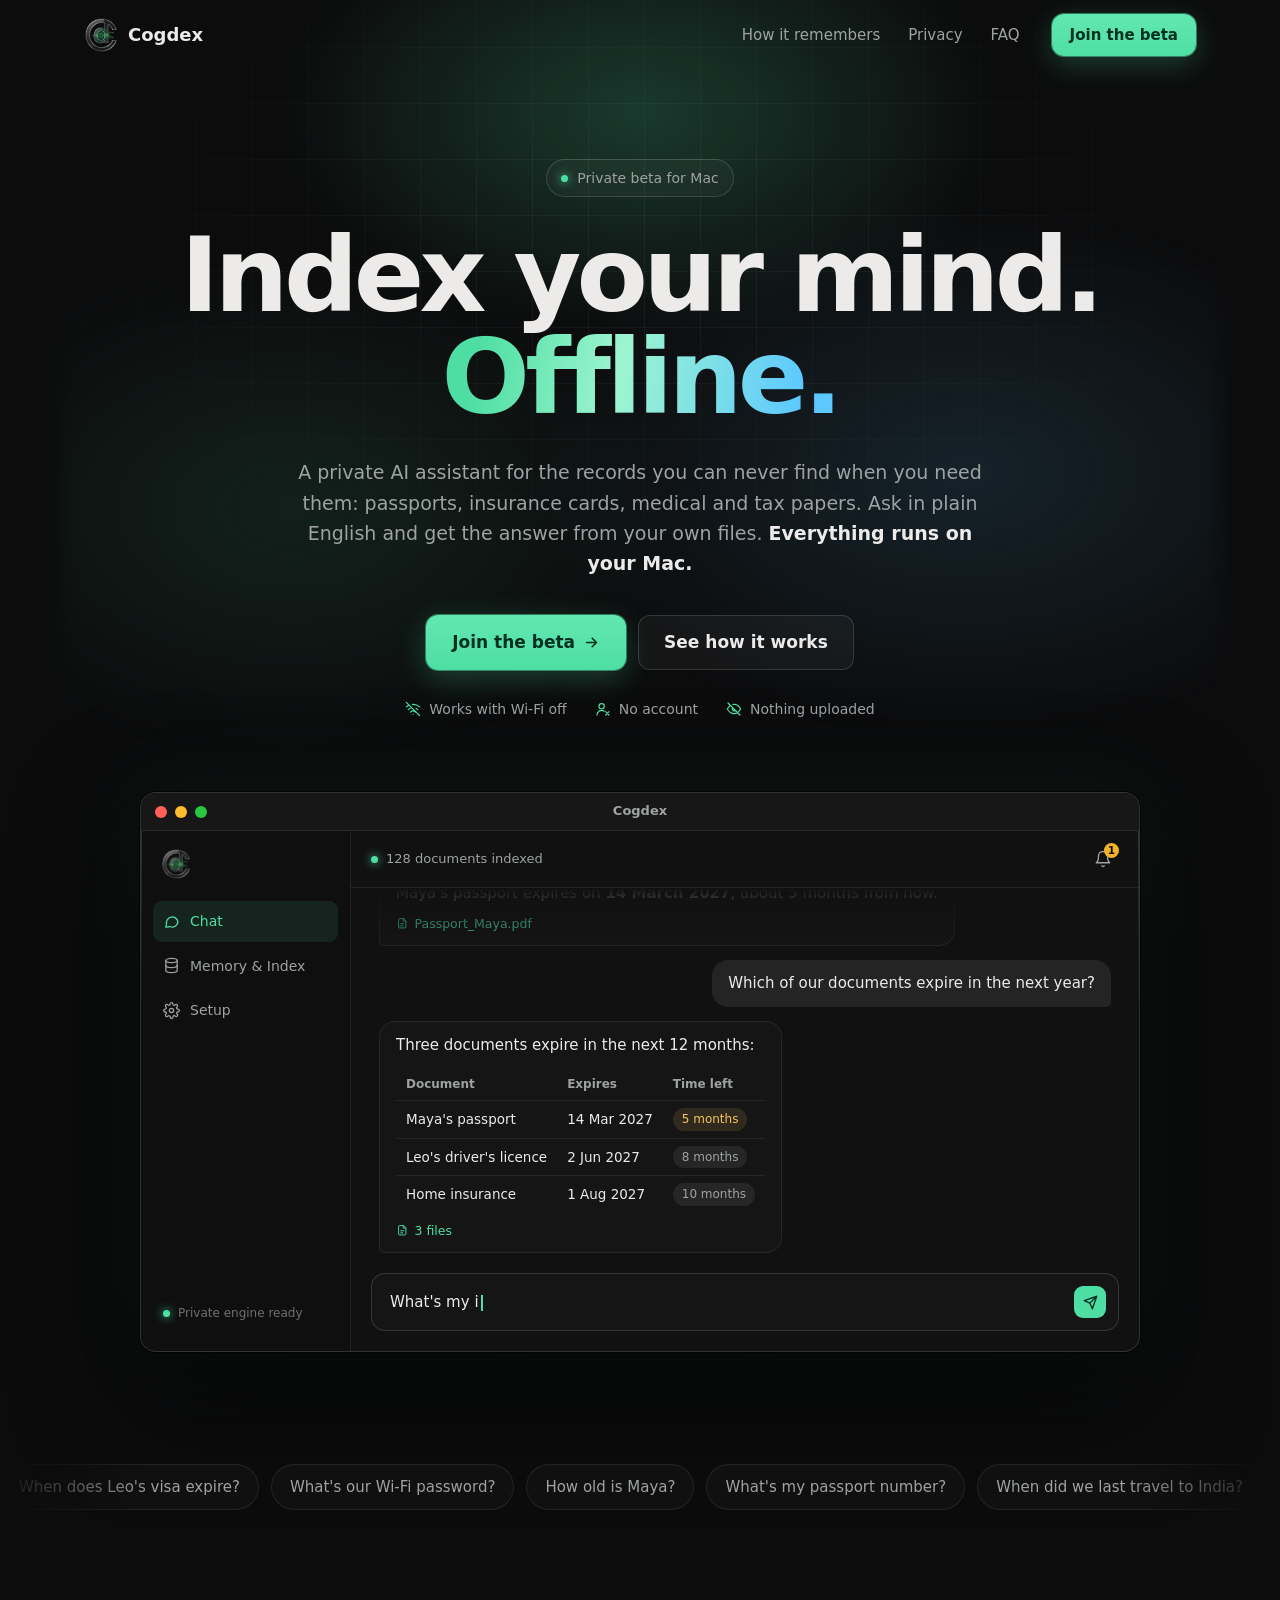
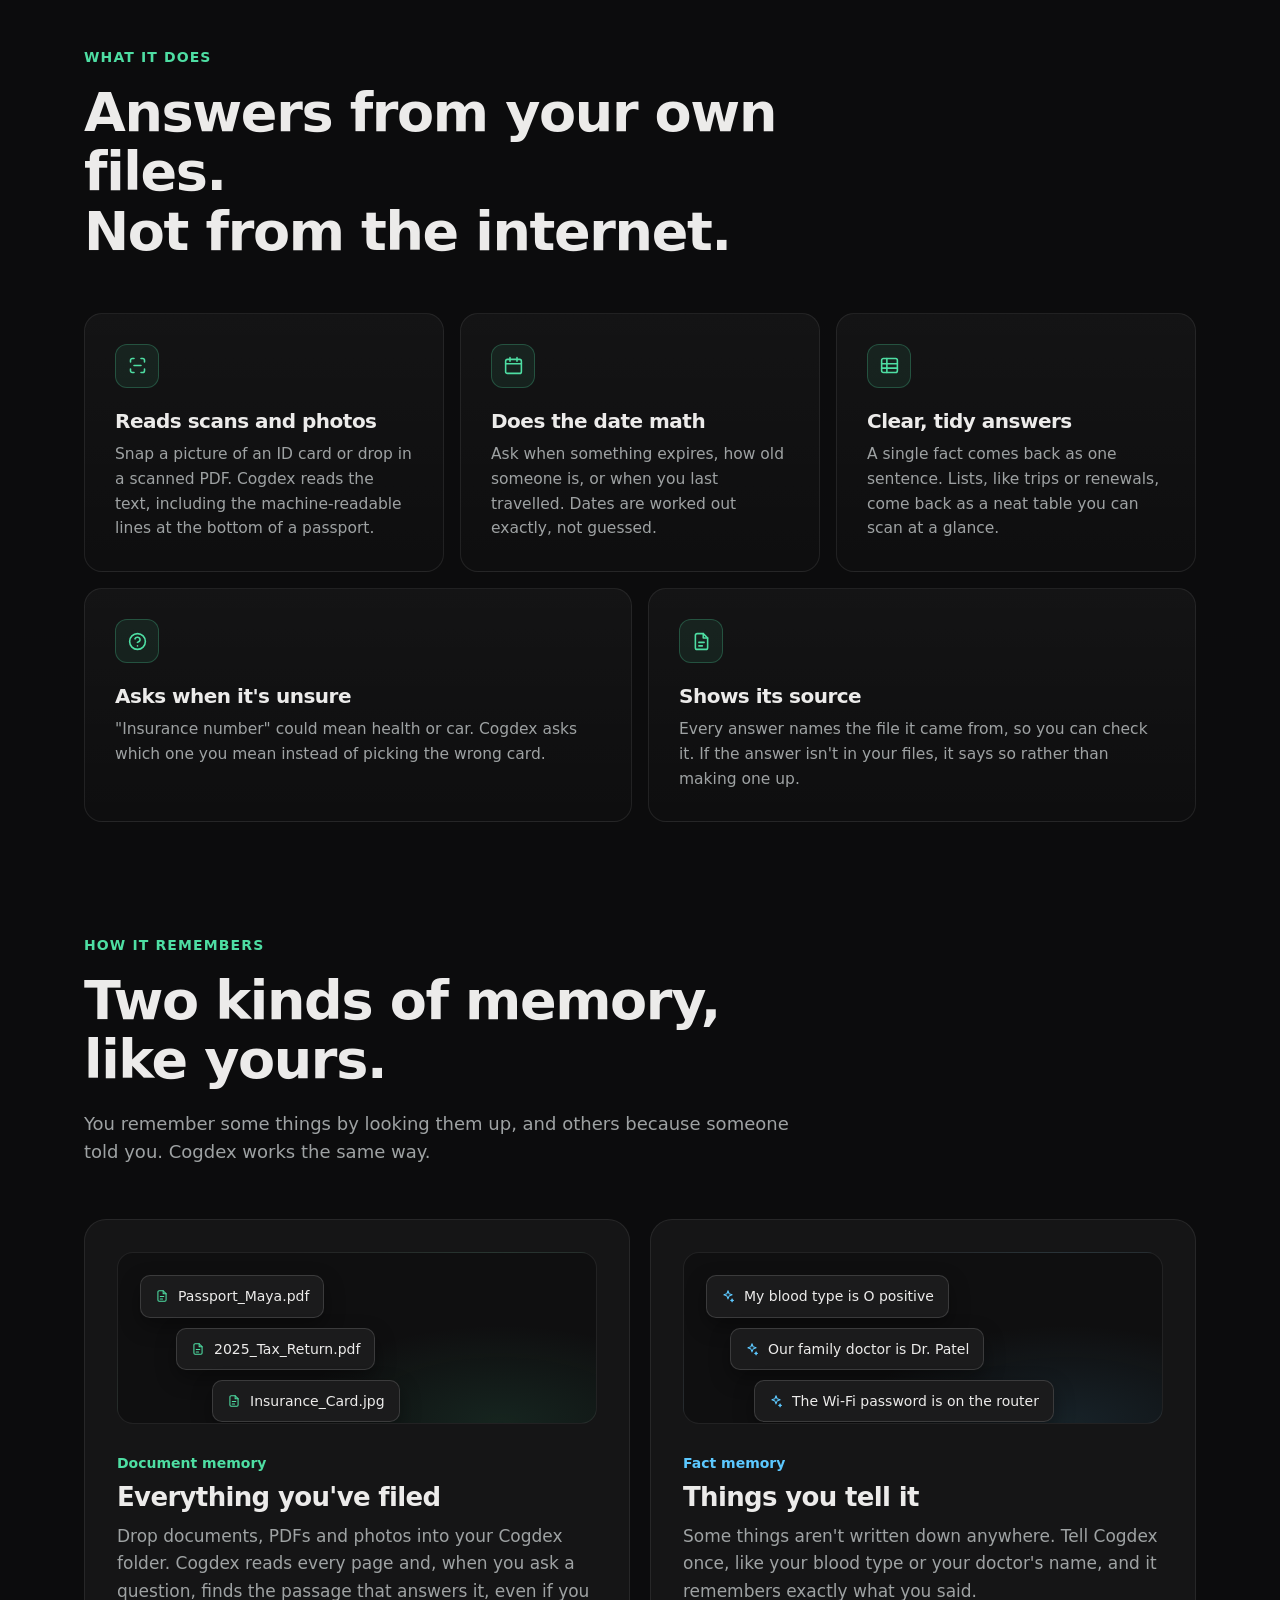
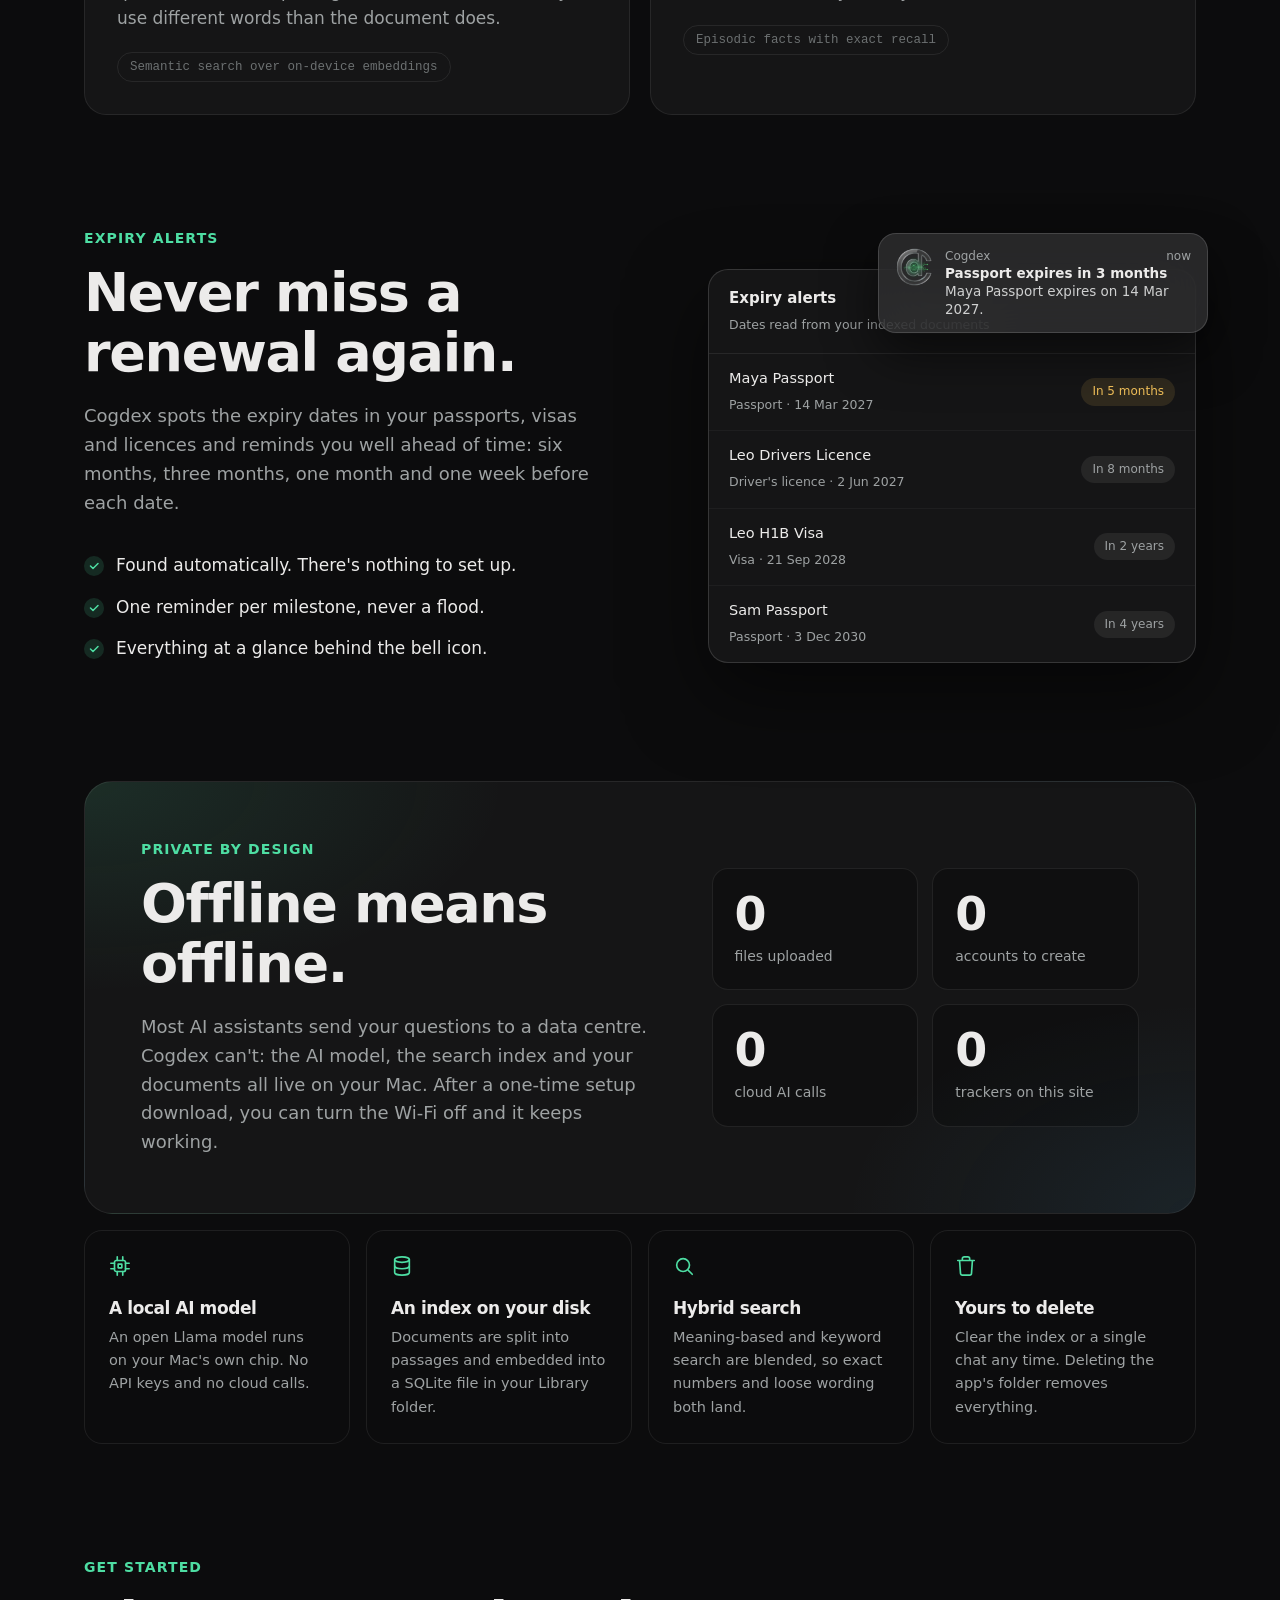
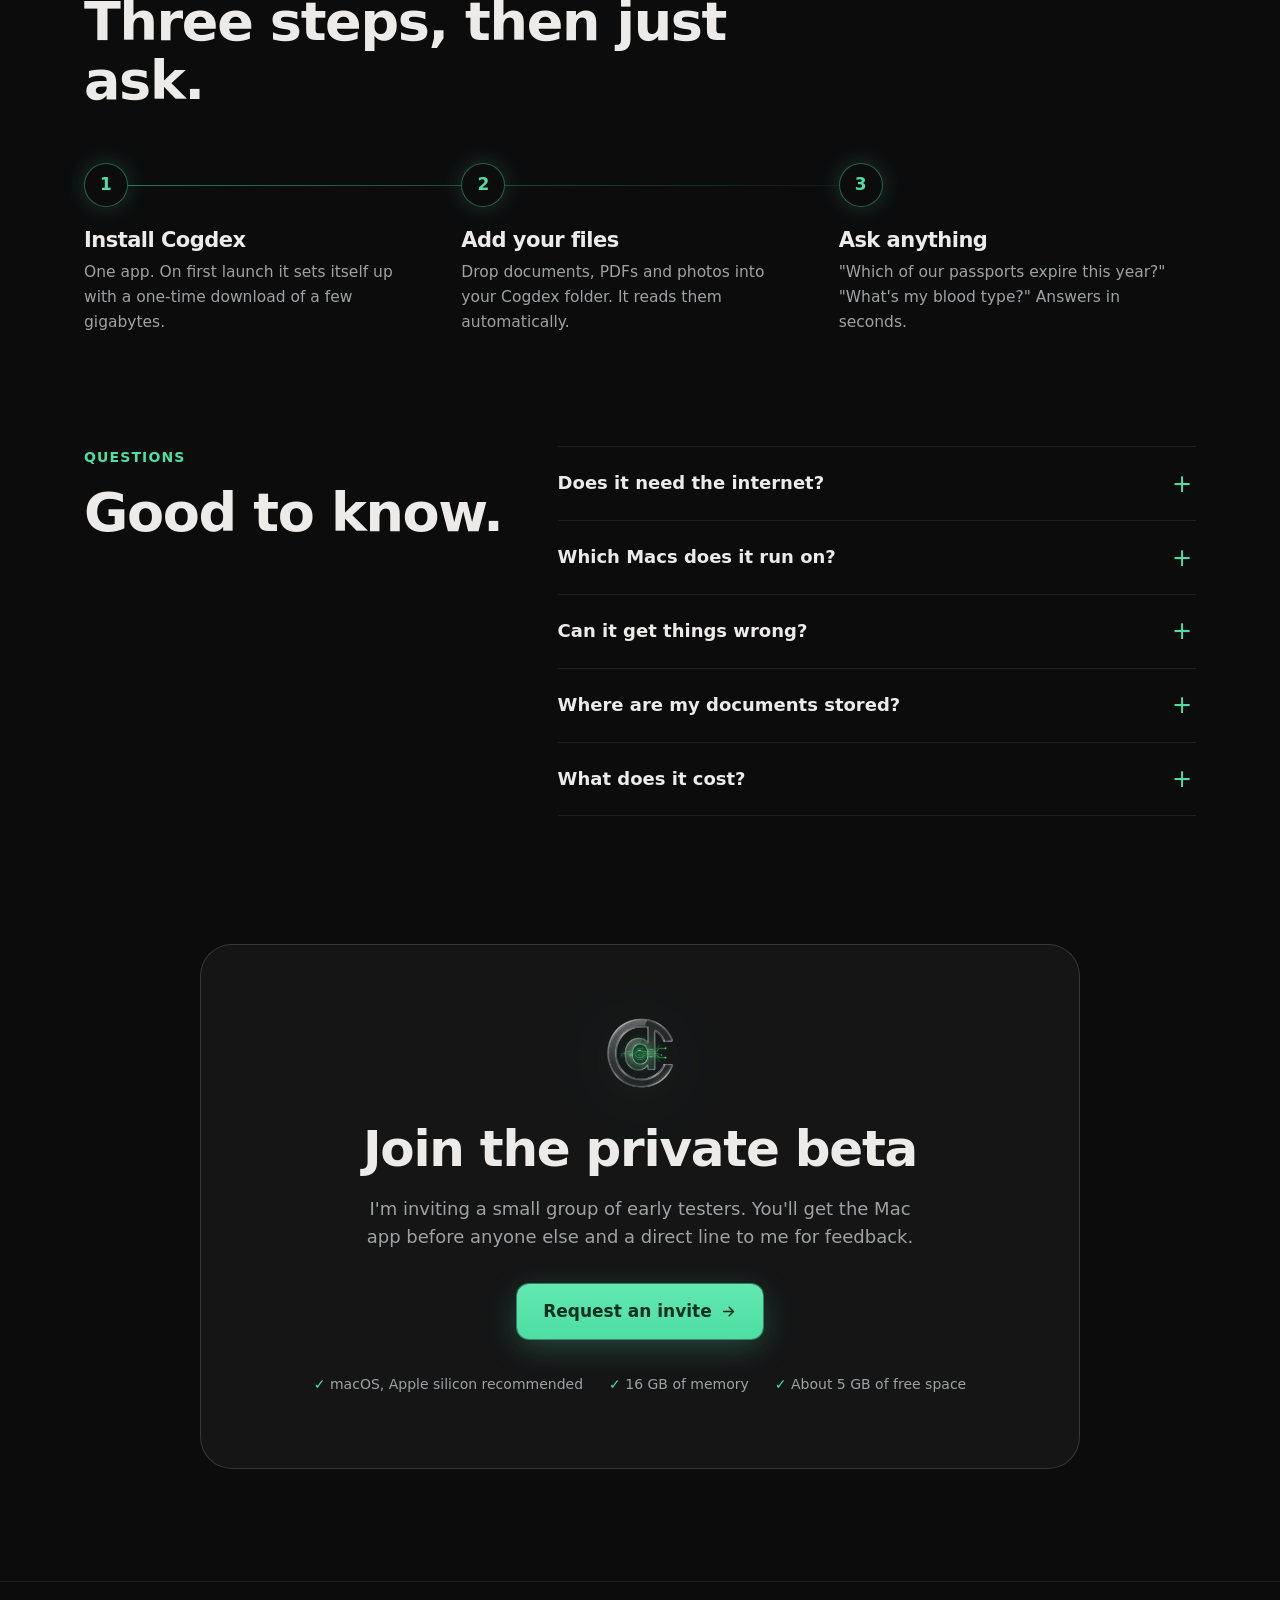
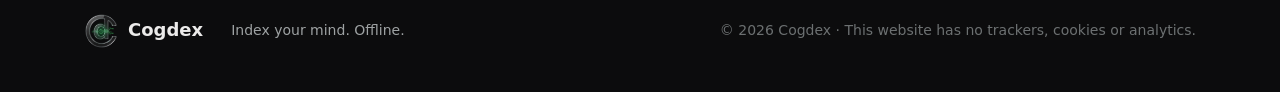
==== commit be5a42d0: "Serve the site at cogdex.app" ====
--- a/index.html
+++ b/index.html
@@ -8,24 +8,24 @@
       name="description"
       content="Cogdex is a private AI assistant for your personal records. Ask about passports, insurance, medical and tax documents in plain English. It runs entirely on your Mac, and nothing is uploaded."
     />
-    <link rel="canonical" href="https://cogdex-ai.github.io/" />
+    <link rel="canonical" href="https://cogdex.app/" />
     <link rel="icon" href="./favicon.svg" type="image/svg+xml" />
     <meta name="theme-color" content="#0c0c0d" />
 
     <meta property="og:type" content="website" />
     <meta property="og:site_name" content="Cogdex" />
-    <meta property="og:url" content="https://cogdex-ai.github.io/" />
+    <meta property="og:url" content="https://cogdex.app/" />
     <meta property="og:title" content="Cogdex: Index your mind. Offline." />
     <meta
       property="og:description"
       content="A private AI assistant for your personal records. Runs entirely on your Mac. Nothing is uploaded. Join the beta."
     />
-    <meta property="og:image" content="https://cogdex-ai.github.io/og.png" />
+    <meta property="og:image" content="https://cogdex.app/og.png" />
     <meta property="og:image:width" content="1200" />
     <meta property="og:image:height" content="627" />
     <meta property="og:image:alt" content="Cogdex: Index your mind. Offline." />
     <meta name="twitter:card" content="summary_large_image" />
-    <meta name="twitter:image" content="https://cogdex-ai.github.io/og.png" />
+    <meta name="twitter:image" content="https://cogdex.app/og.png" />
 
     <link rel="stylesheet" href="./styles.css" />
     <script>document.documentElement.classList.add("js");</script>
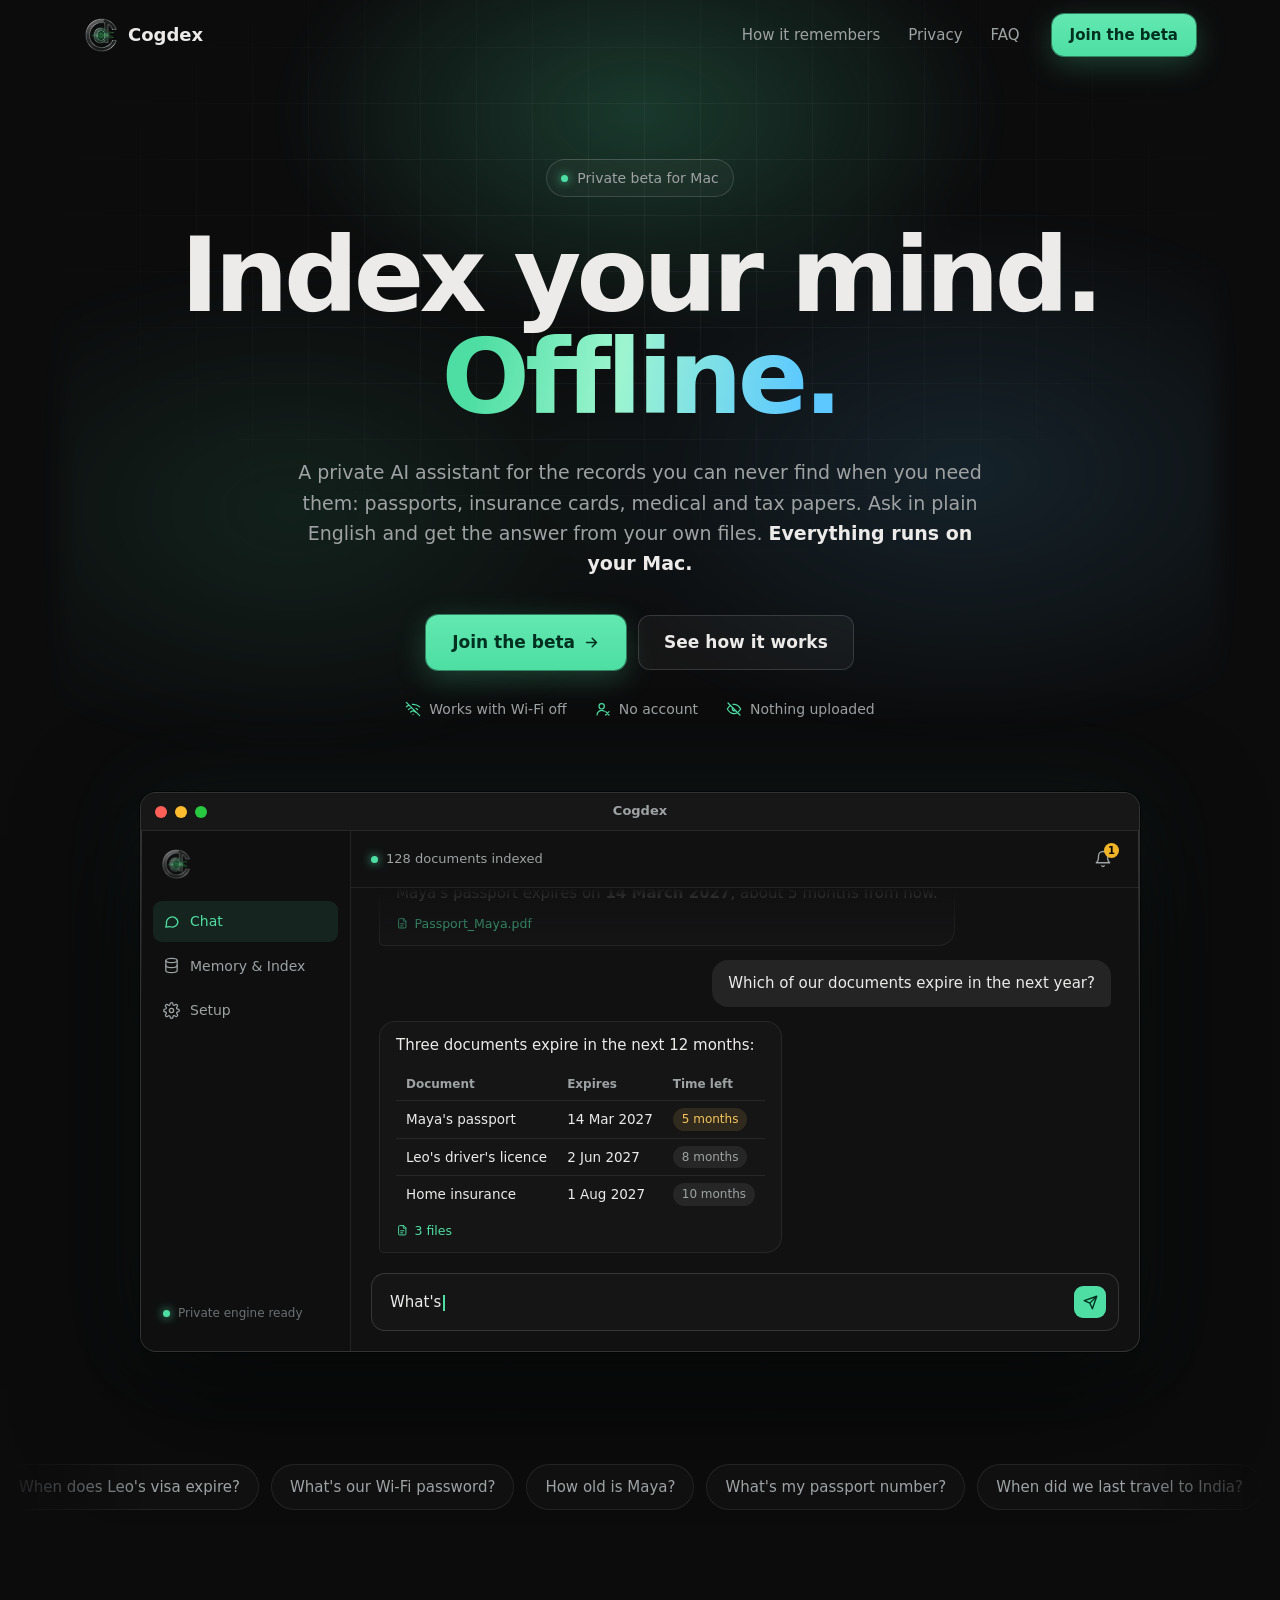
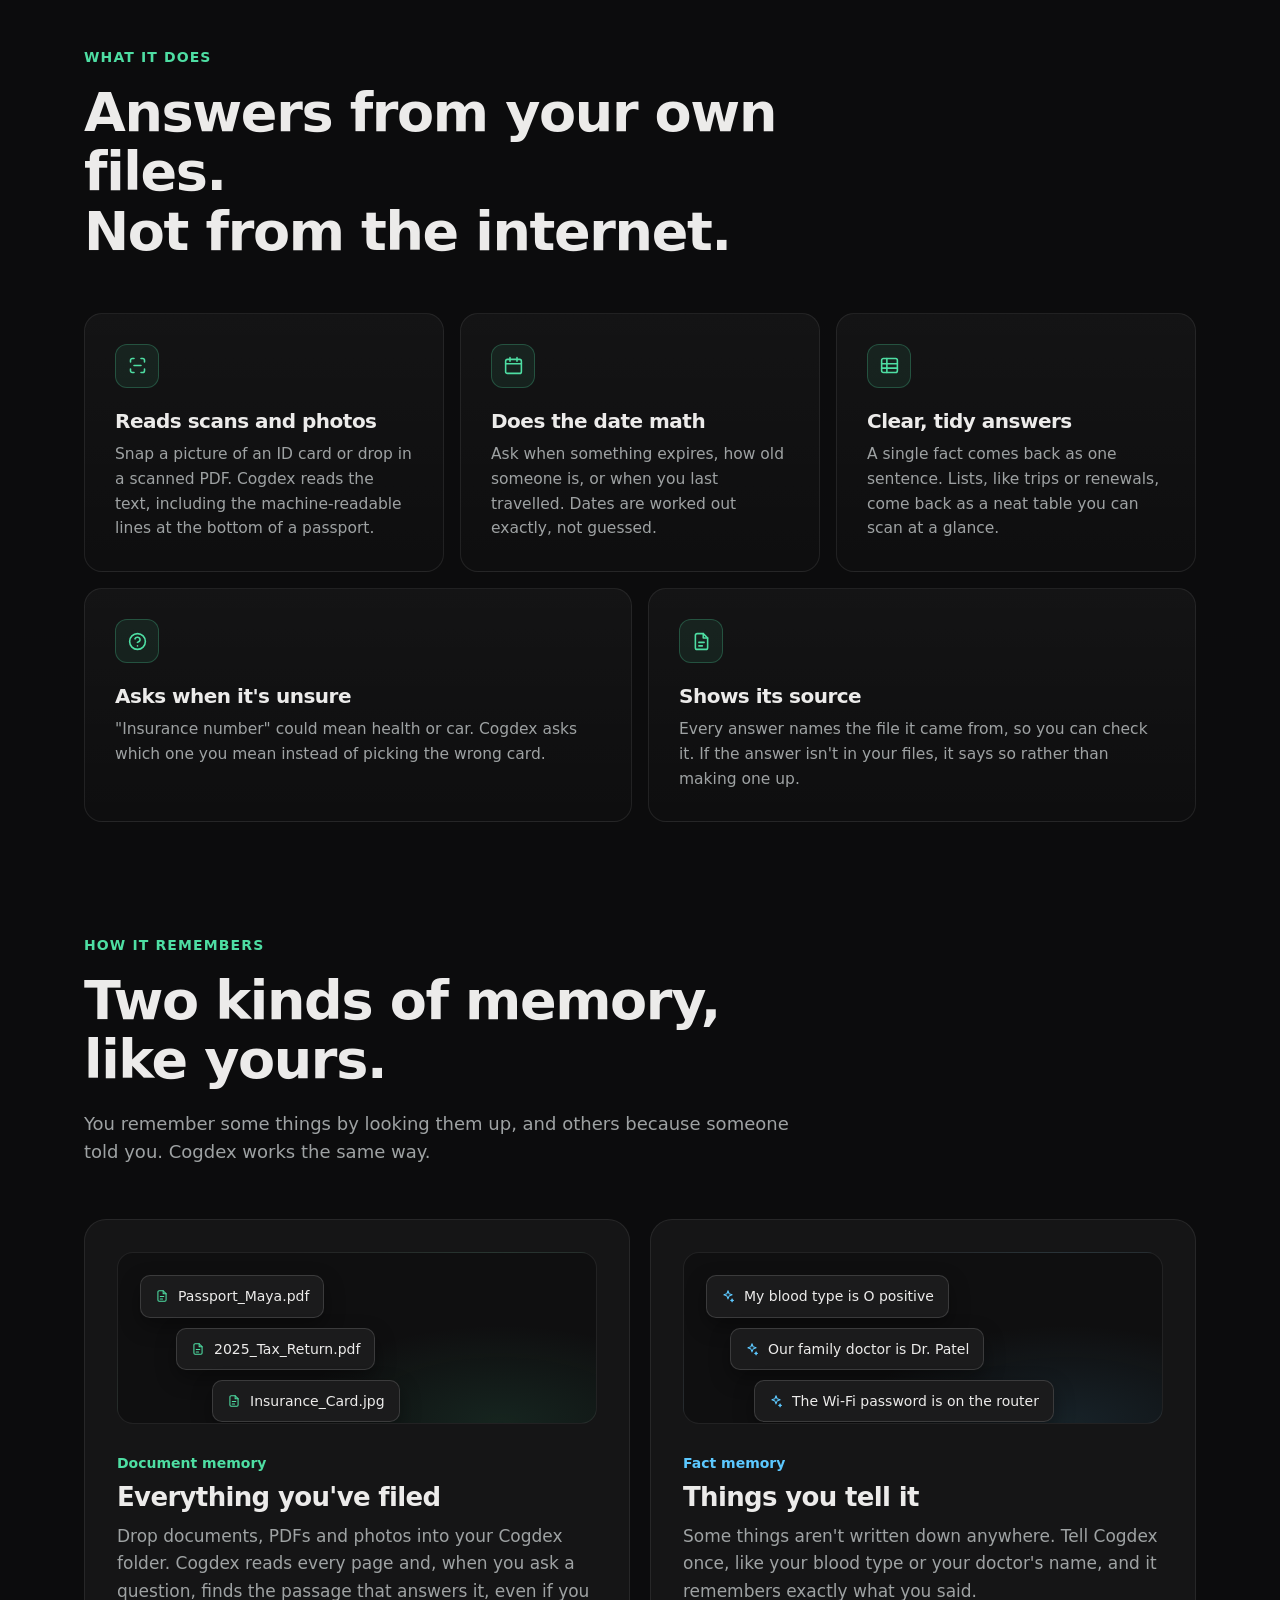
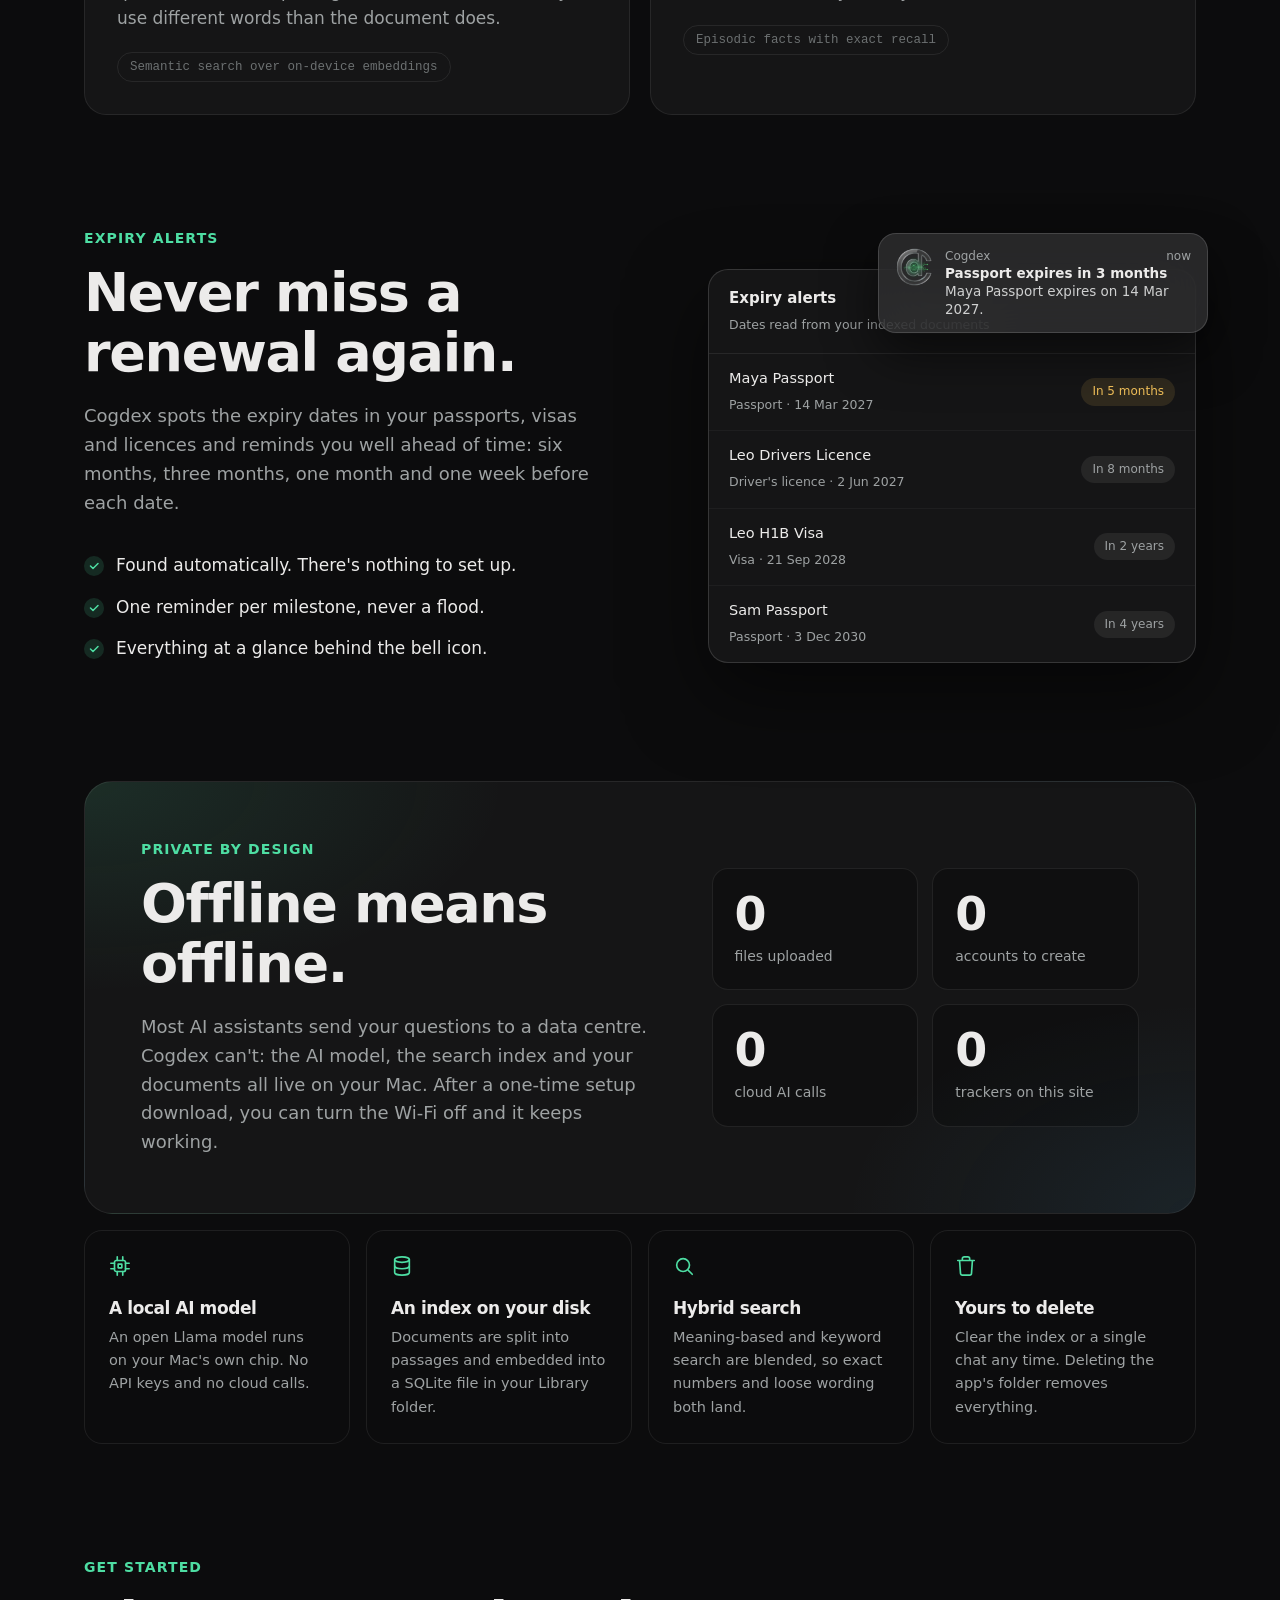
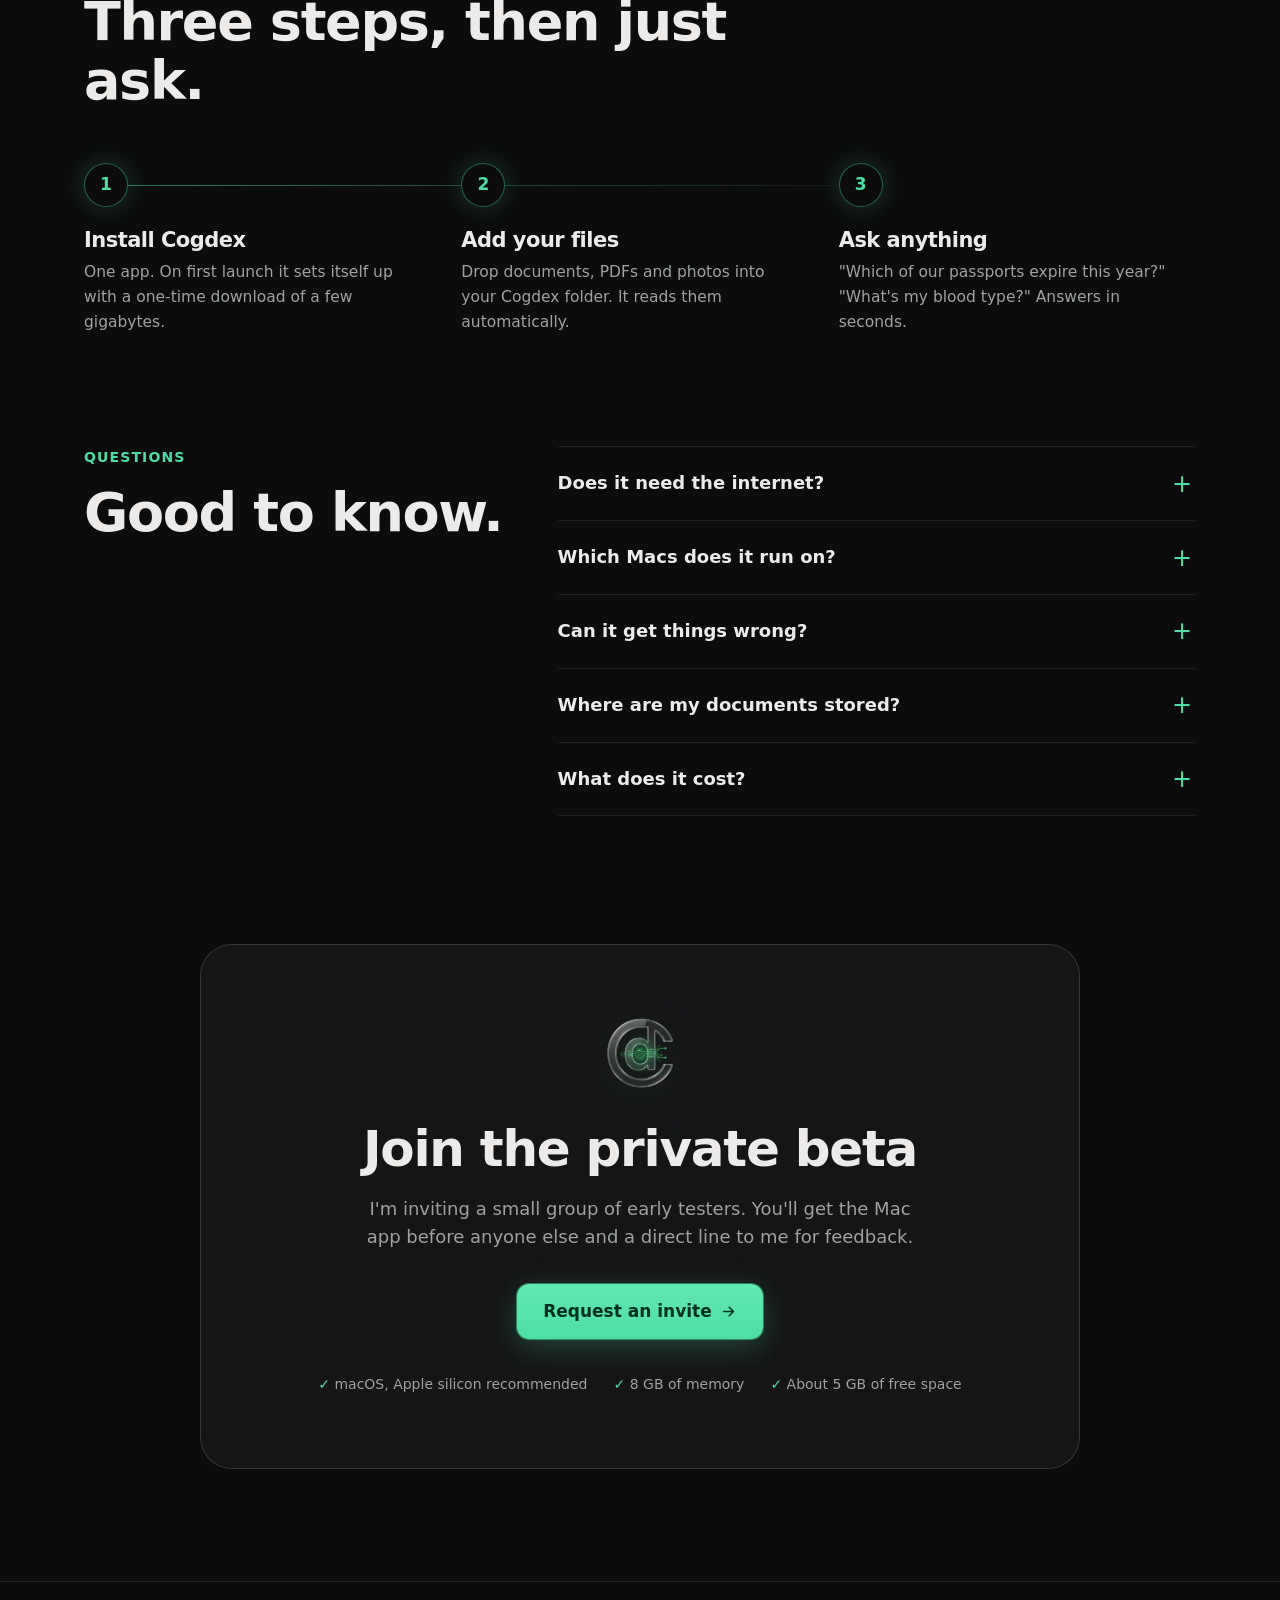
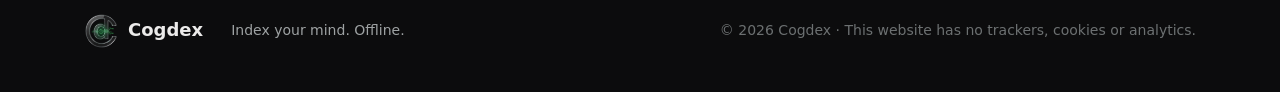
==== commit 8e5fe2fe: "Lower the memory requirement to 8 GB" ====
--- a/index.html
+++ b/index.html
@@ -415,7 +415,7 @@
           <details>
             <summary>Which Macs does it run on?</summary>
             <p>
-              macOS with 16 GB of memory and about 5 GB of free space. Apple silicon (M1 or newer) is
+              macOS with 8 GB of memory and about 5 GB of free space. Apple silicon (M1 or newer) is
               recommended for fast answers.
             </p>
           </details>
@@ -454,7 +454,7 @@
         <p class="signup-pending" hidden>Invites open very soon. Check back in a few days.</p>
         <ul class="requirements">
           <li>macOS, Apple silicon recommended</li>
-          <li>16 GB of memory</li>
+          <li>8 GB of memory</li>
           <li>About 5 GB of free space</li>
         </ul>
       </section>
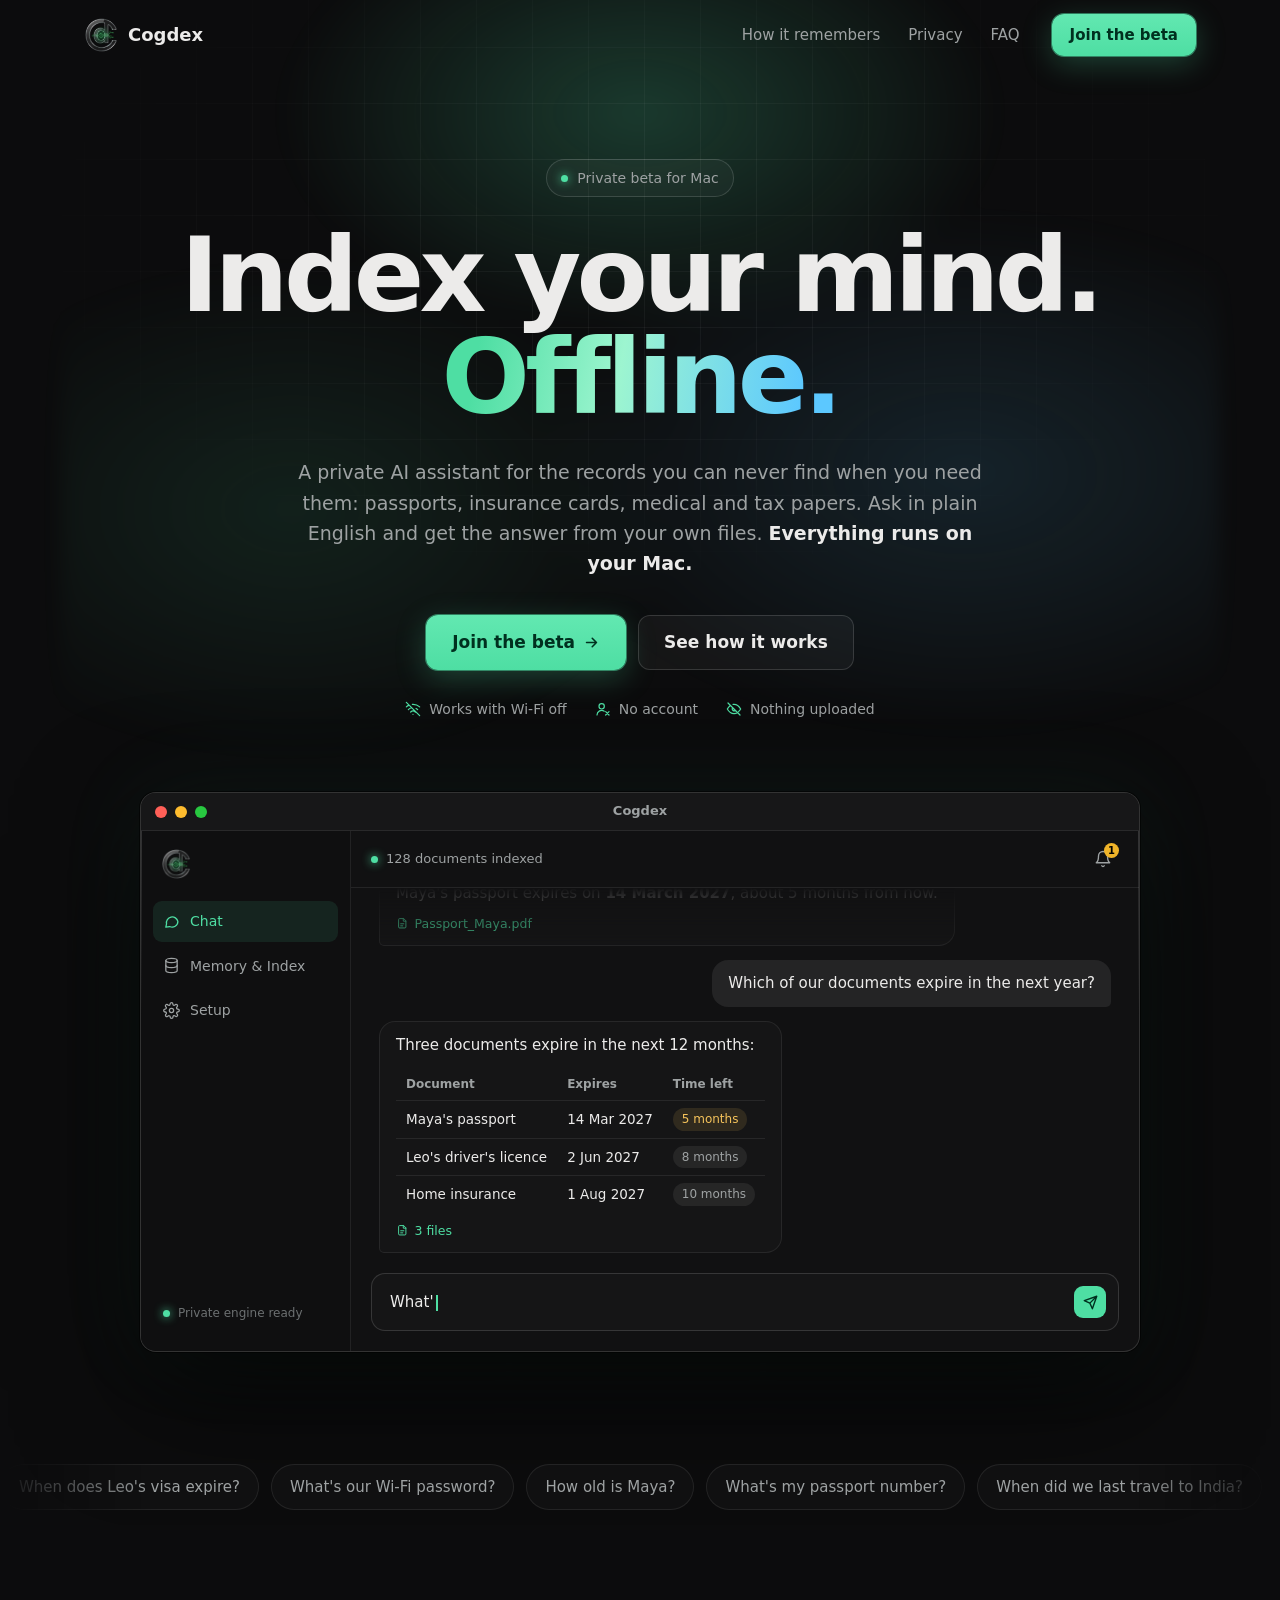
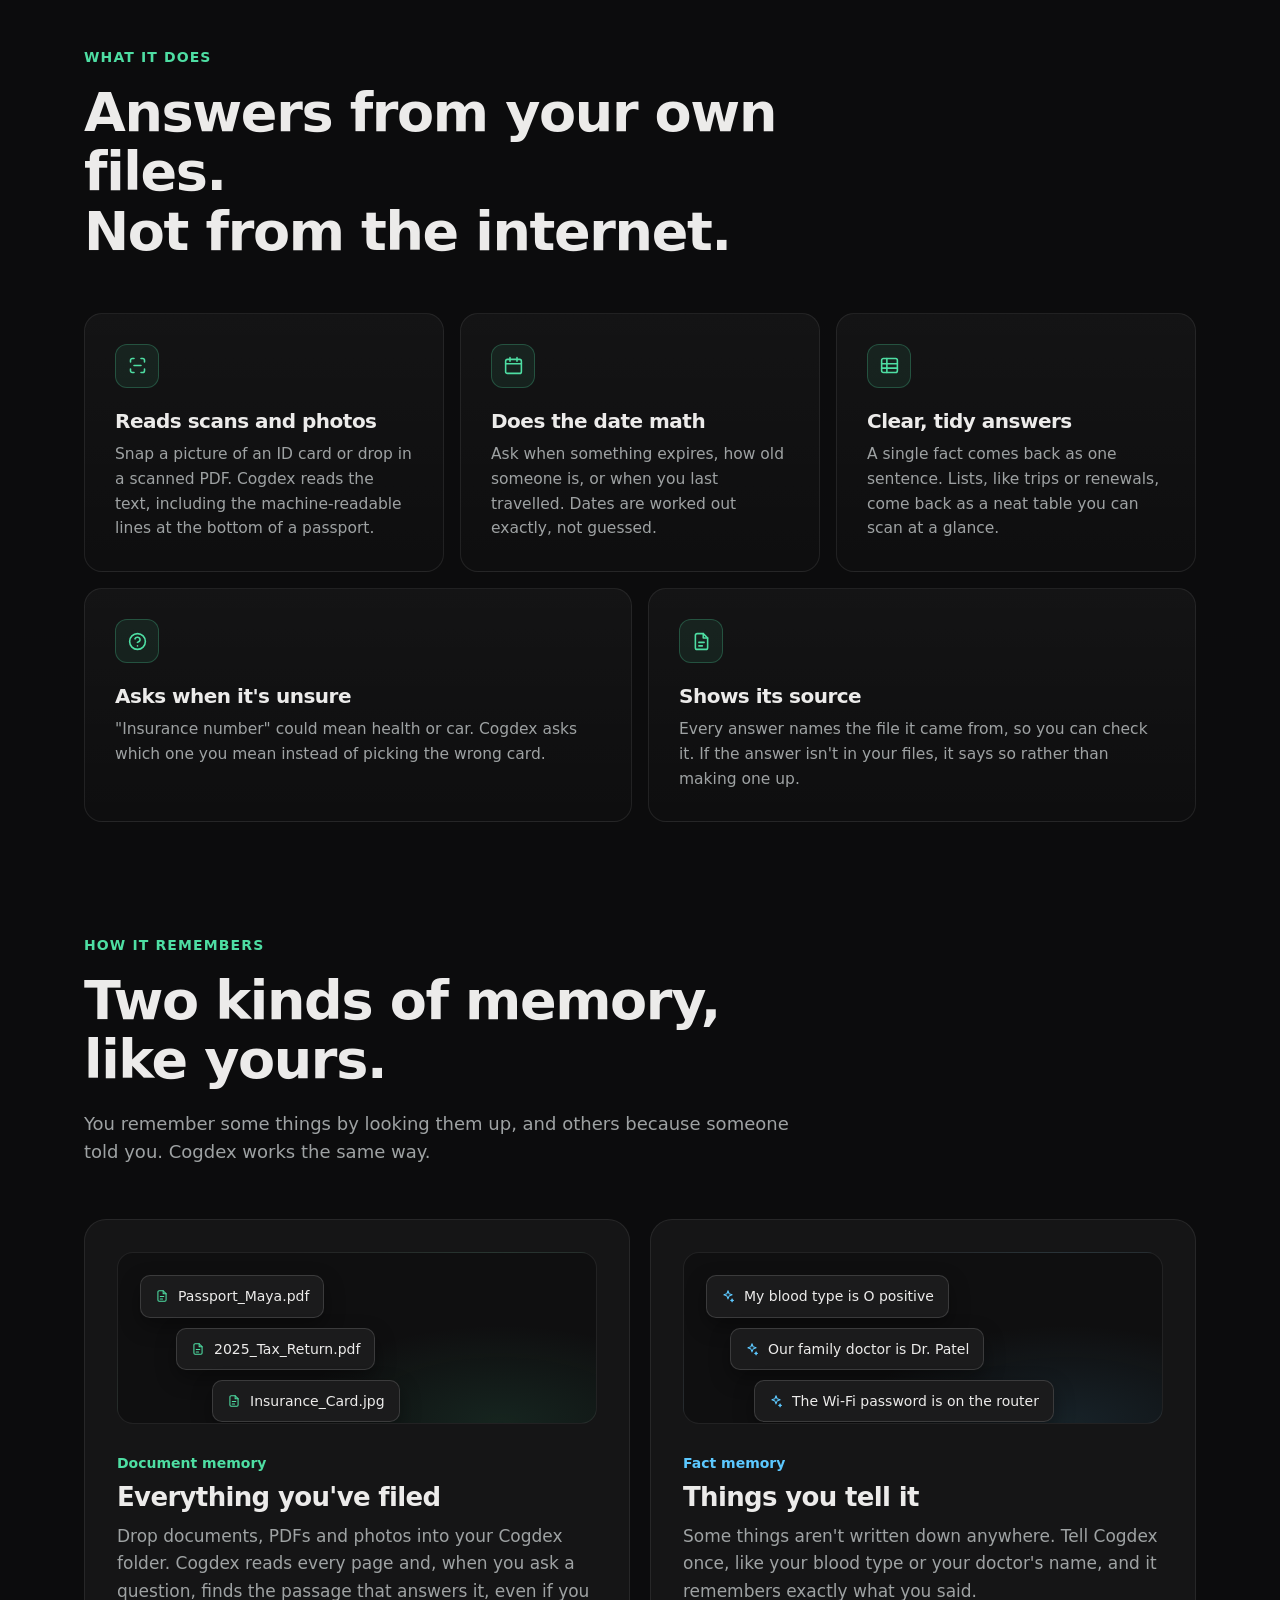
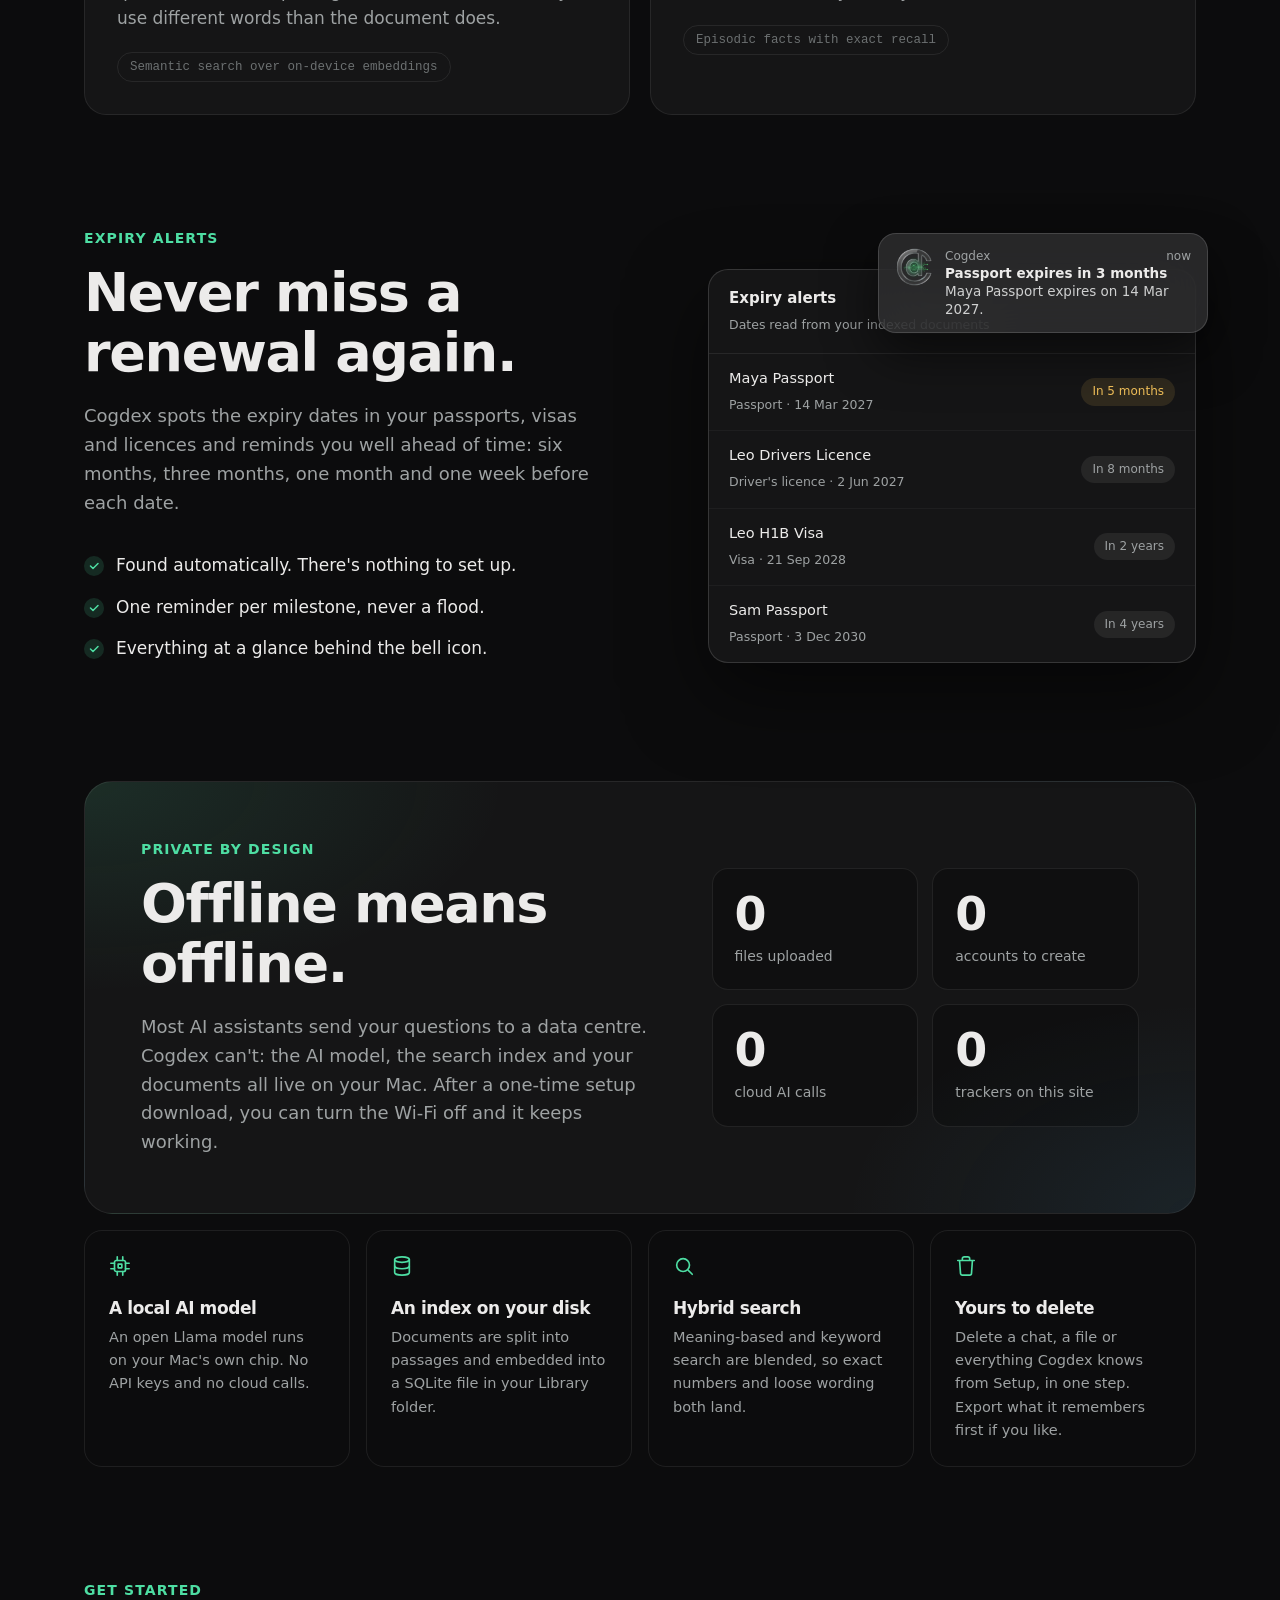
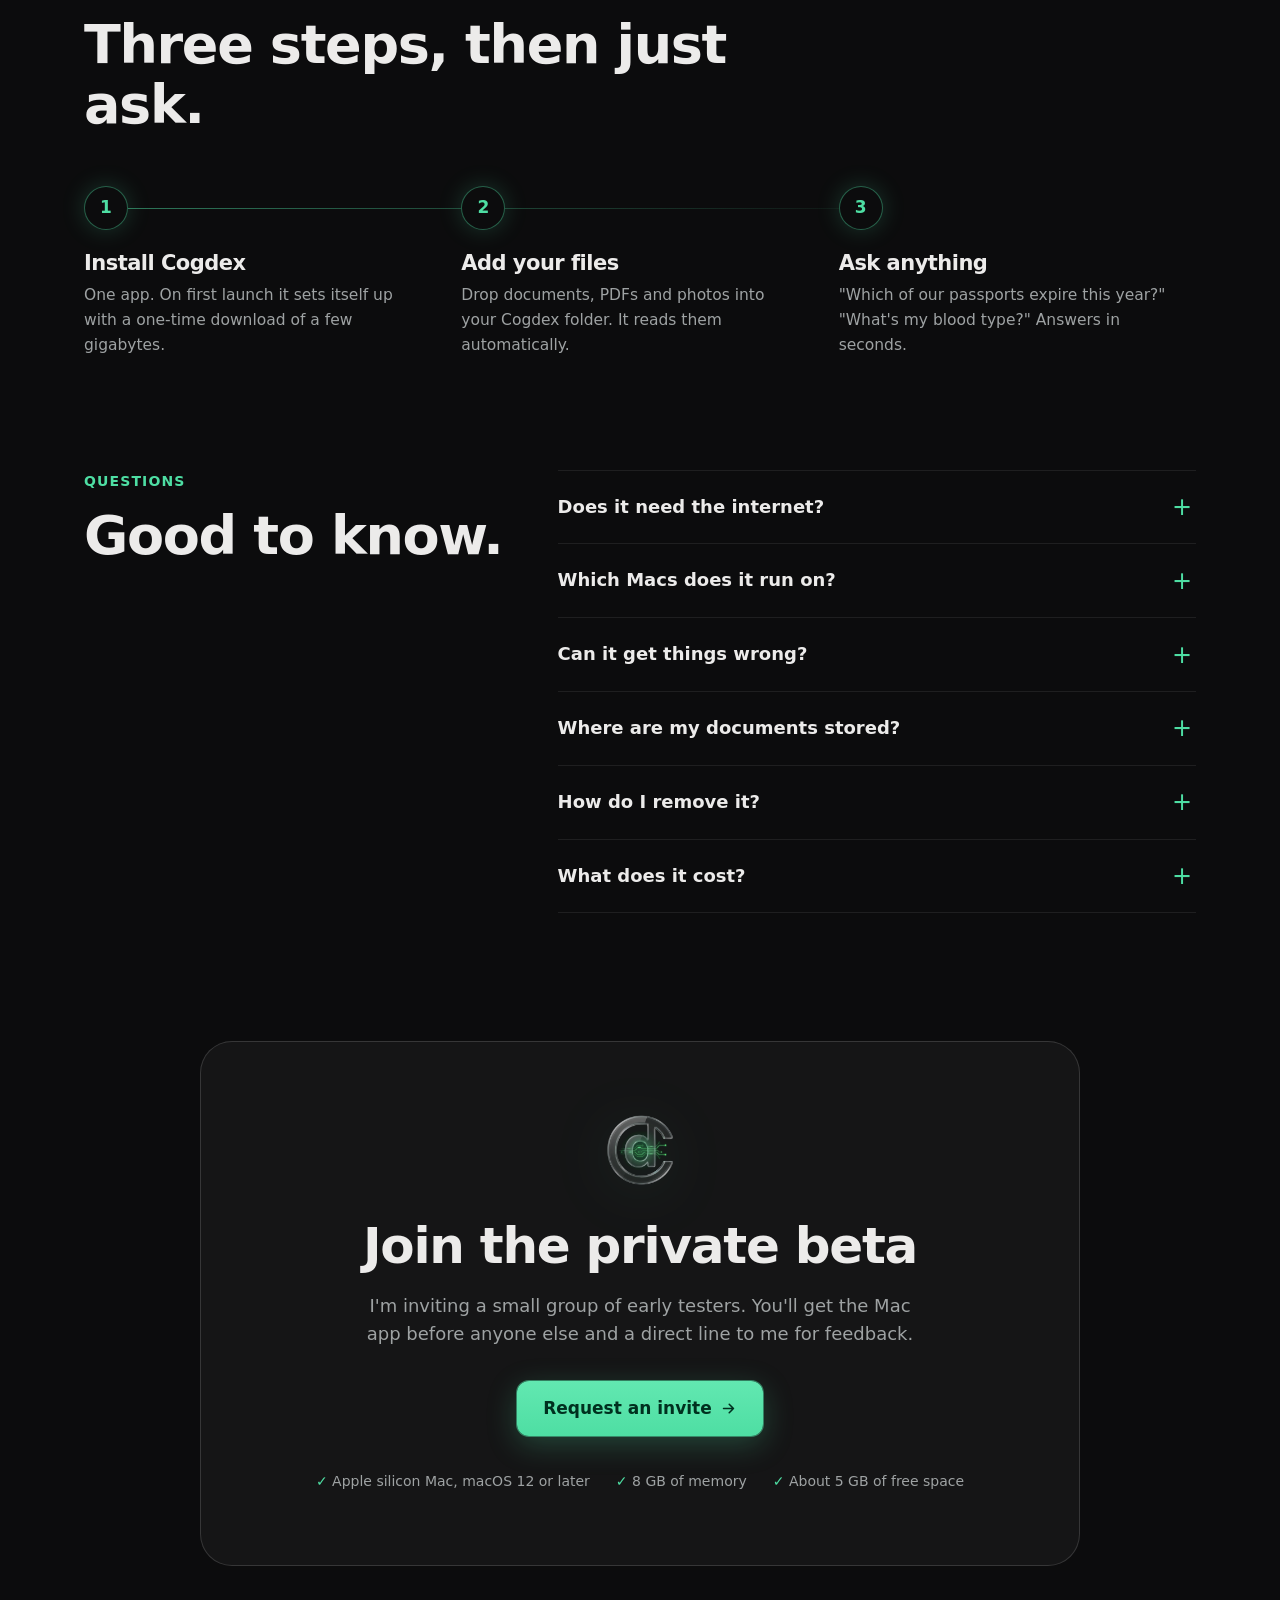
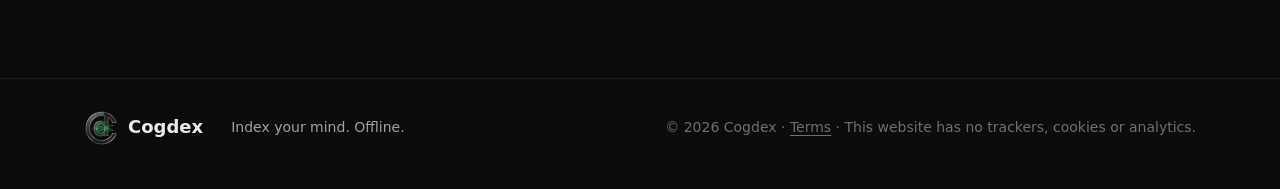
==== commit 8ade5650: "Add terms, data storage and uninstall pages Co-authored-by: Cursor <cursoragent@cursor.com>" ====
--- a/index.html
+++ b/index.html
@@ -368,7 +368,7 @@
           <article class="reveal">
             <svg class="i"><use href="#i-trash" /></svg>
             <h3>Yours to delete</h3>
-            <p>Clear the index or a single chat any time. Deleting the app's folder removes everything.</p>
+            <p>Delete a chat, a file or everything Cogdex knows from Setup, in one step. Export what it remembers first if you like.</p>
           </article>
         </div>
       </section>
@@ -415,23 +415,37 @@
           <details>
             <summary>Which Macs does it run on?</summary>
             <p>
-              macOS with 8 GB of memory and about 5 GB of free space. Apple silicon (M1 or newer) is
-              recommended for fast answers.
+              Macs with Apple silicon (M1 or newer) running macOS 12 or later, with 8 GB of memory and
+              about 5 GB of free space. Intel Macs are not supported.
             </p>
           </details>
           <details>
             <summary>Can it get things wrong?</summary>
             <p>
-              It can, as any AI can. That's why every answer shows the file it came from, dates are
-              calculated exactly rather than guessed, and Cogdex says "I don't know" when the answer
-              isn't in your files.
+              It can, as any AI can. That's why every answer shows the file it came from, ID numbers
+              are shown next to the line of the document they were read from, dates are calculated
+              exactly rather than guessed, and Cogdex says "I don't know" when the answer isn't in your
+              files. Check anything important against the original document.
             </p>
           </details>
           <details>
             <summary>Where are my documents stored?</summary>
             <p>
-              Your files stay in your Cogdex folder. The index Cogdex builds from them is a single file
-              on your Mac. Nothing is copied to a server, because there is no server.
+              Your files stay in your Cogdex folder. Cogdex keeps the text it reads from them, and what
+              you ask it to remember, in a database in your Library folder. Nothing is copied to a
+              server, because there is no server.
+            </p>
+            <p>
+              Cogdex does not encrypt that database itself. It is protected by your Mac's login and by
+              FileVault if you have it turned on, and Time Machine backs it up like any other file.
+            </p>
+          </details>
+          <details>
+            <summary>How do I remove it?</summary>
+            <p>
+              In Cogdex, go to Setup and choose Delete all Cogdex data. Then drag the app to the Trash.
+              To also remove the private engine and models, follow the
+              <a href="./install.html#uninstall">uninstall steps</a>.
             </p>
           </details>
           <details>
@@ -453,7 +467,7 @@
         <a class="btn" data-signup data-signup-primary href="#beta">Request an invite <svg class="i"><use href="#i-arrow" /></svg></a>
         <p class="signup-pending" hidden>Invites open very soon. Check back in a few days.</p>
         <ul class="requirements">
-          <li>macOS, Apple silicon recommended</li>
+          <li>Apple silicon Mac, macOS 12 or later</li>
           <li>8 GB of memory</li>
           <li>About 5 GB of free space</li>
         </ul>
@@ -467,7 +481,7 @@
           <span>Cogdex</span>
         </a>
         <p>Index your mind. Offline.</p>
-        <p class="muted">© 2026 Cogdex · This website has no trackers, cookies or analytics.</p>
+        <p class="muted">© 2026 Cogdex · <a href="./terms.html">Terms</a> · This website has no trackers, cookies or analytics.</p>
       </div>
     </footer>
   </body>
--- a/styles.css
+++ b/styles.css
@@ -1320,6 +1320,46 @@
   color: var(--faint);
 }
 
+.faq-list details p a,
+.footer-inner a:not(.brand),
+.prose a {
+  text-decoration: underline;
+  text-underline-offset: 3px;
+}
+
+/* ---------- terms and uninstall ---------- */
+
+.prose {
+  max-width: 720px;
+  color: var(--muted);
+}
+
+.prose h3 {
+  margin: 40px 0 10px;
+  color: var(--text);
+  font-size: 21px;
+}
+
+.prose p,
+.prose ul,
+.prose ol {
+  margin: 0 0 14px;
+}
+
+.prose li {
+  margin-bottom: 8px;
+}
+
+.prose strong,
+.prose code {
+  color: var(--text);
+}
+
+.prose code {
+  font-size: 0.88em;
+  overflow-wrap: anywhere;
+}
+
 /* ---------- scroll reveal ---------- */
 
 .js .reveal {
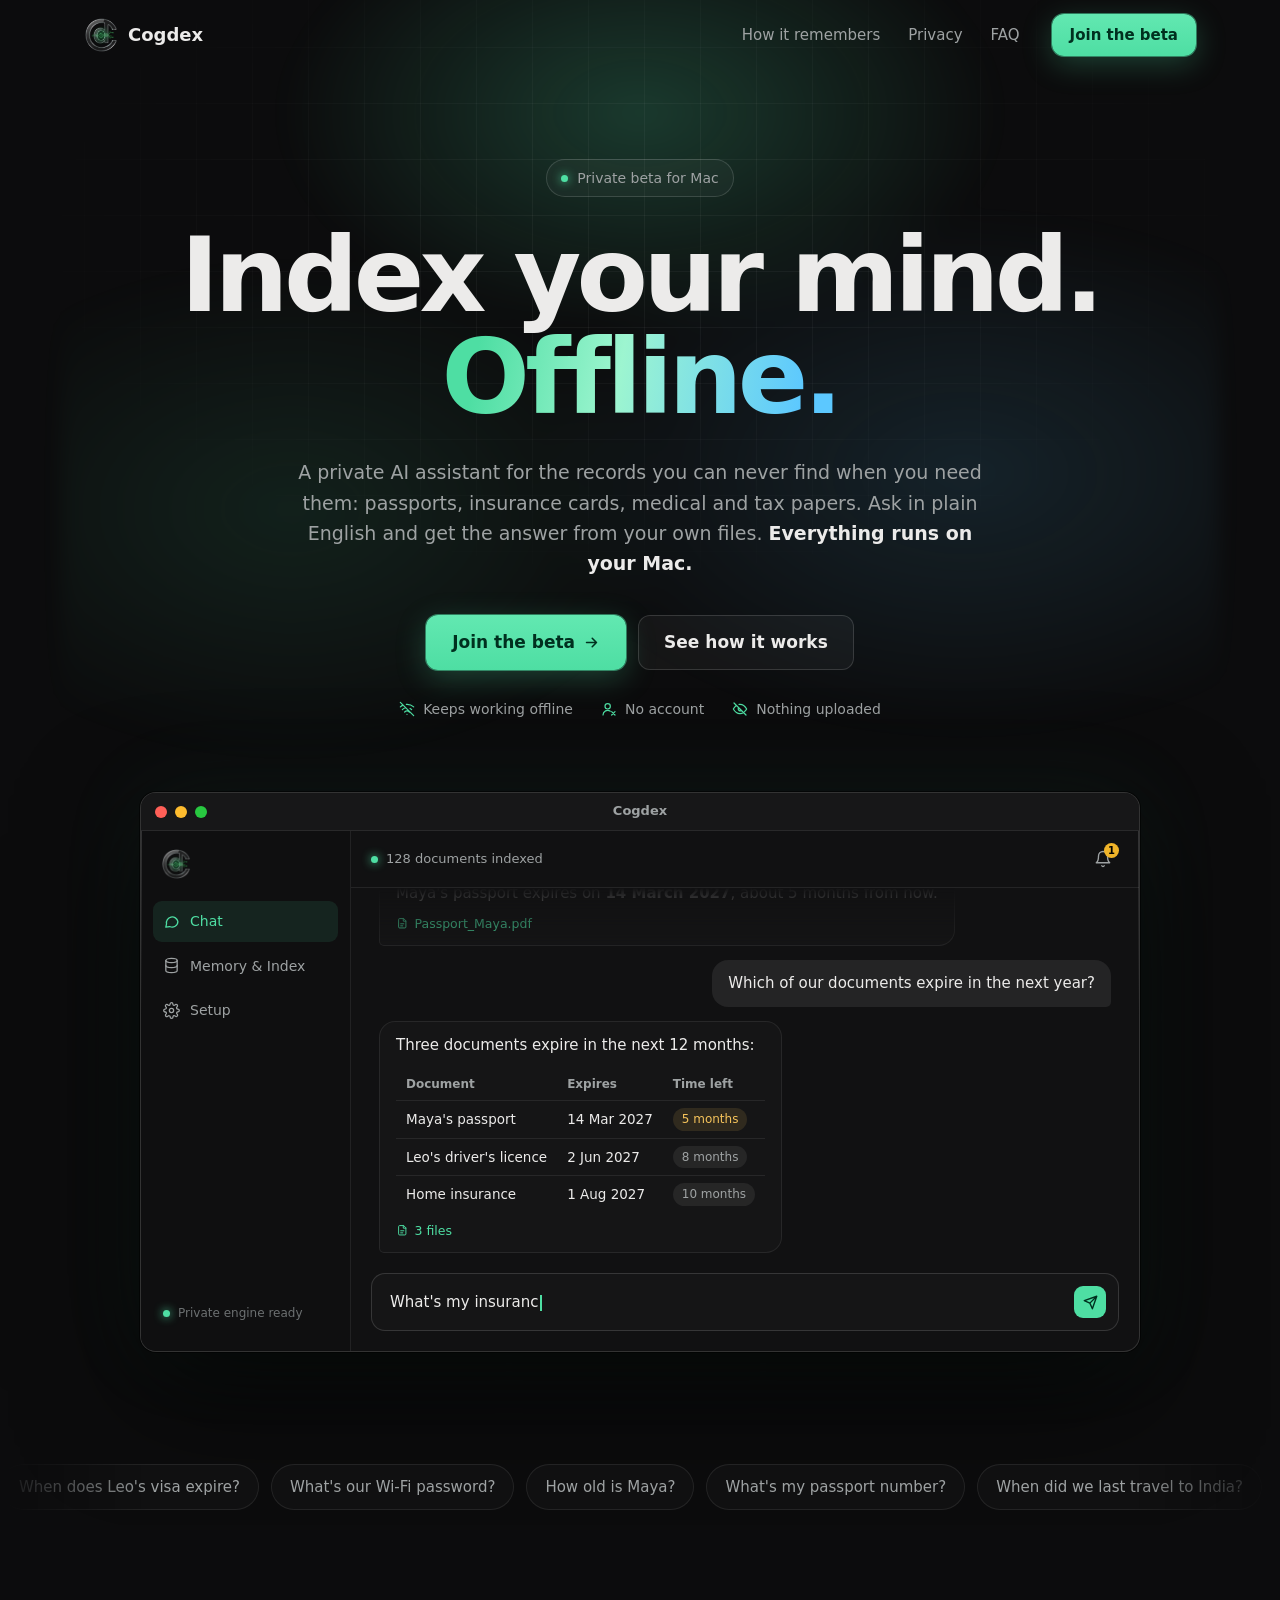
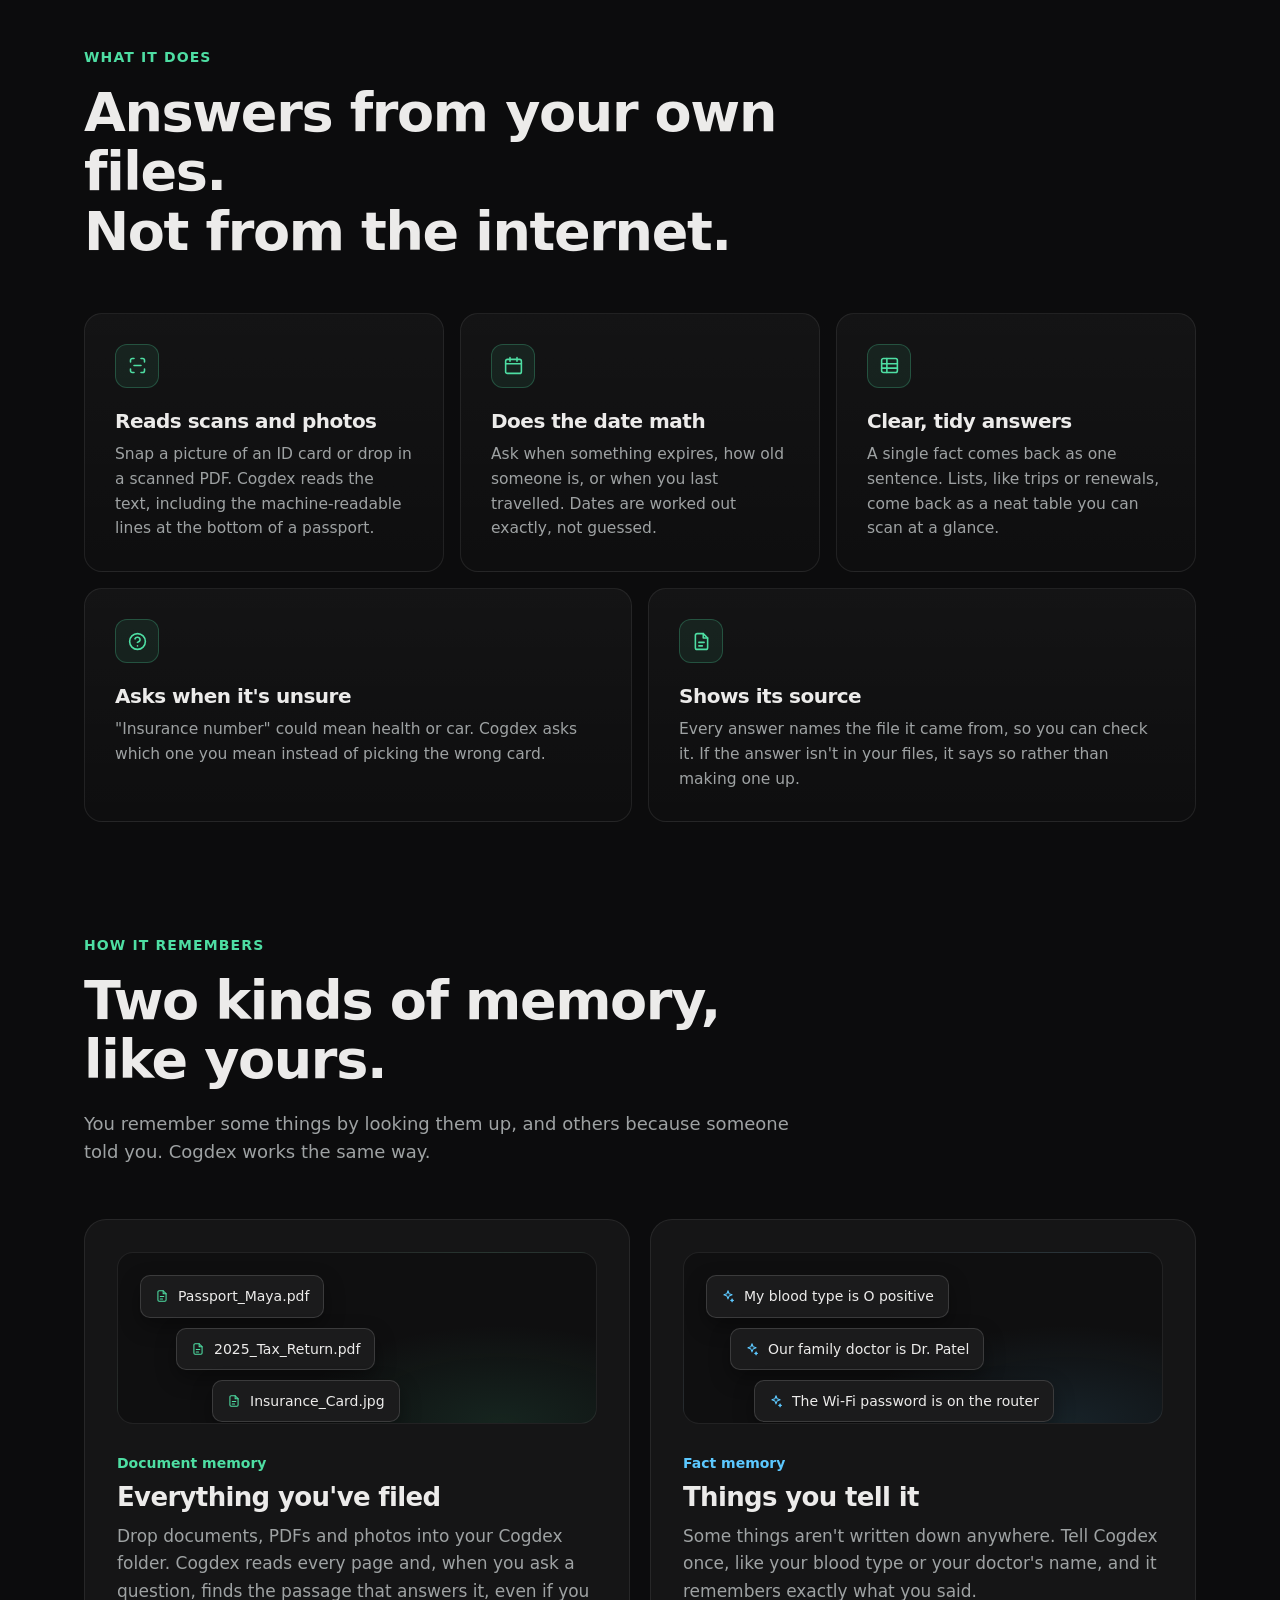
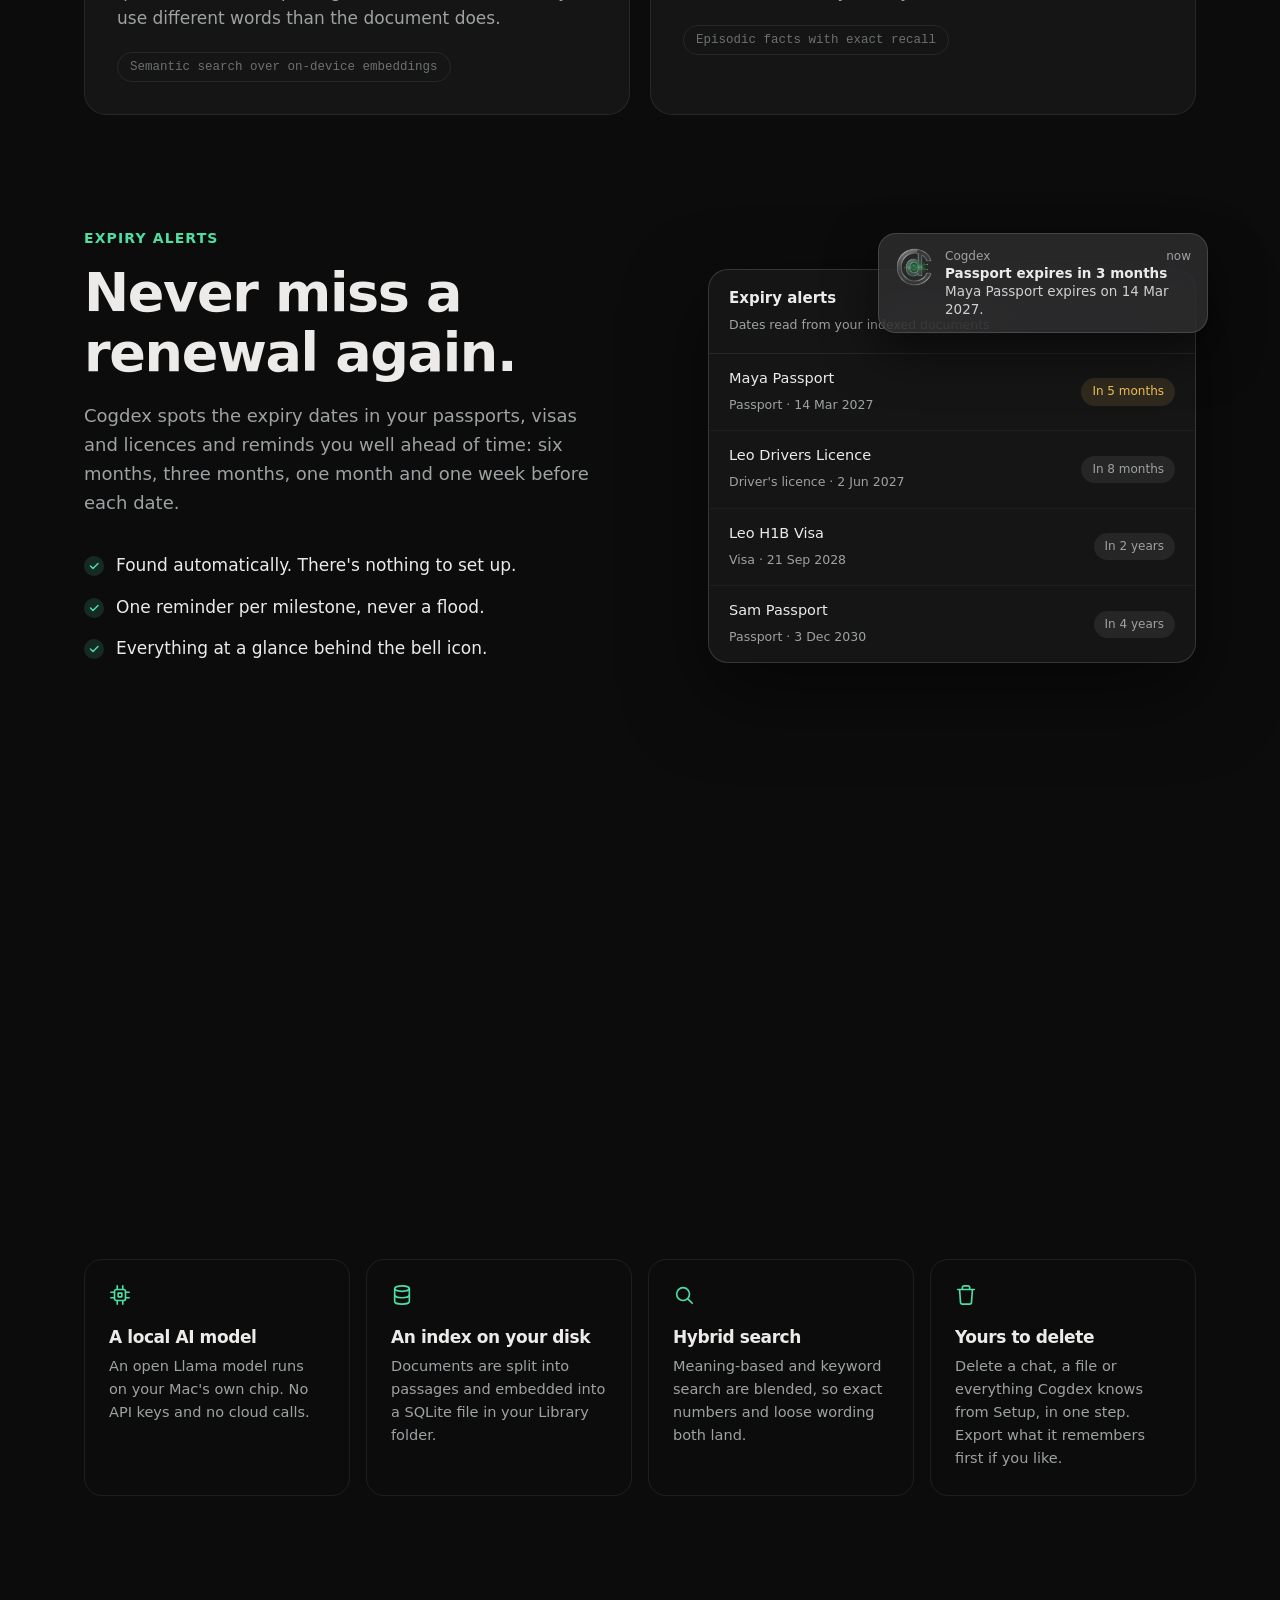
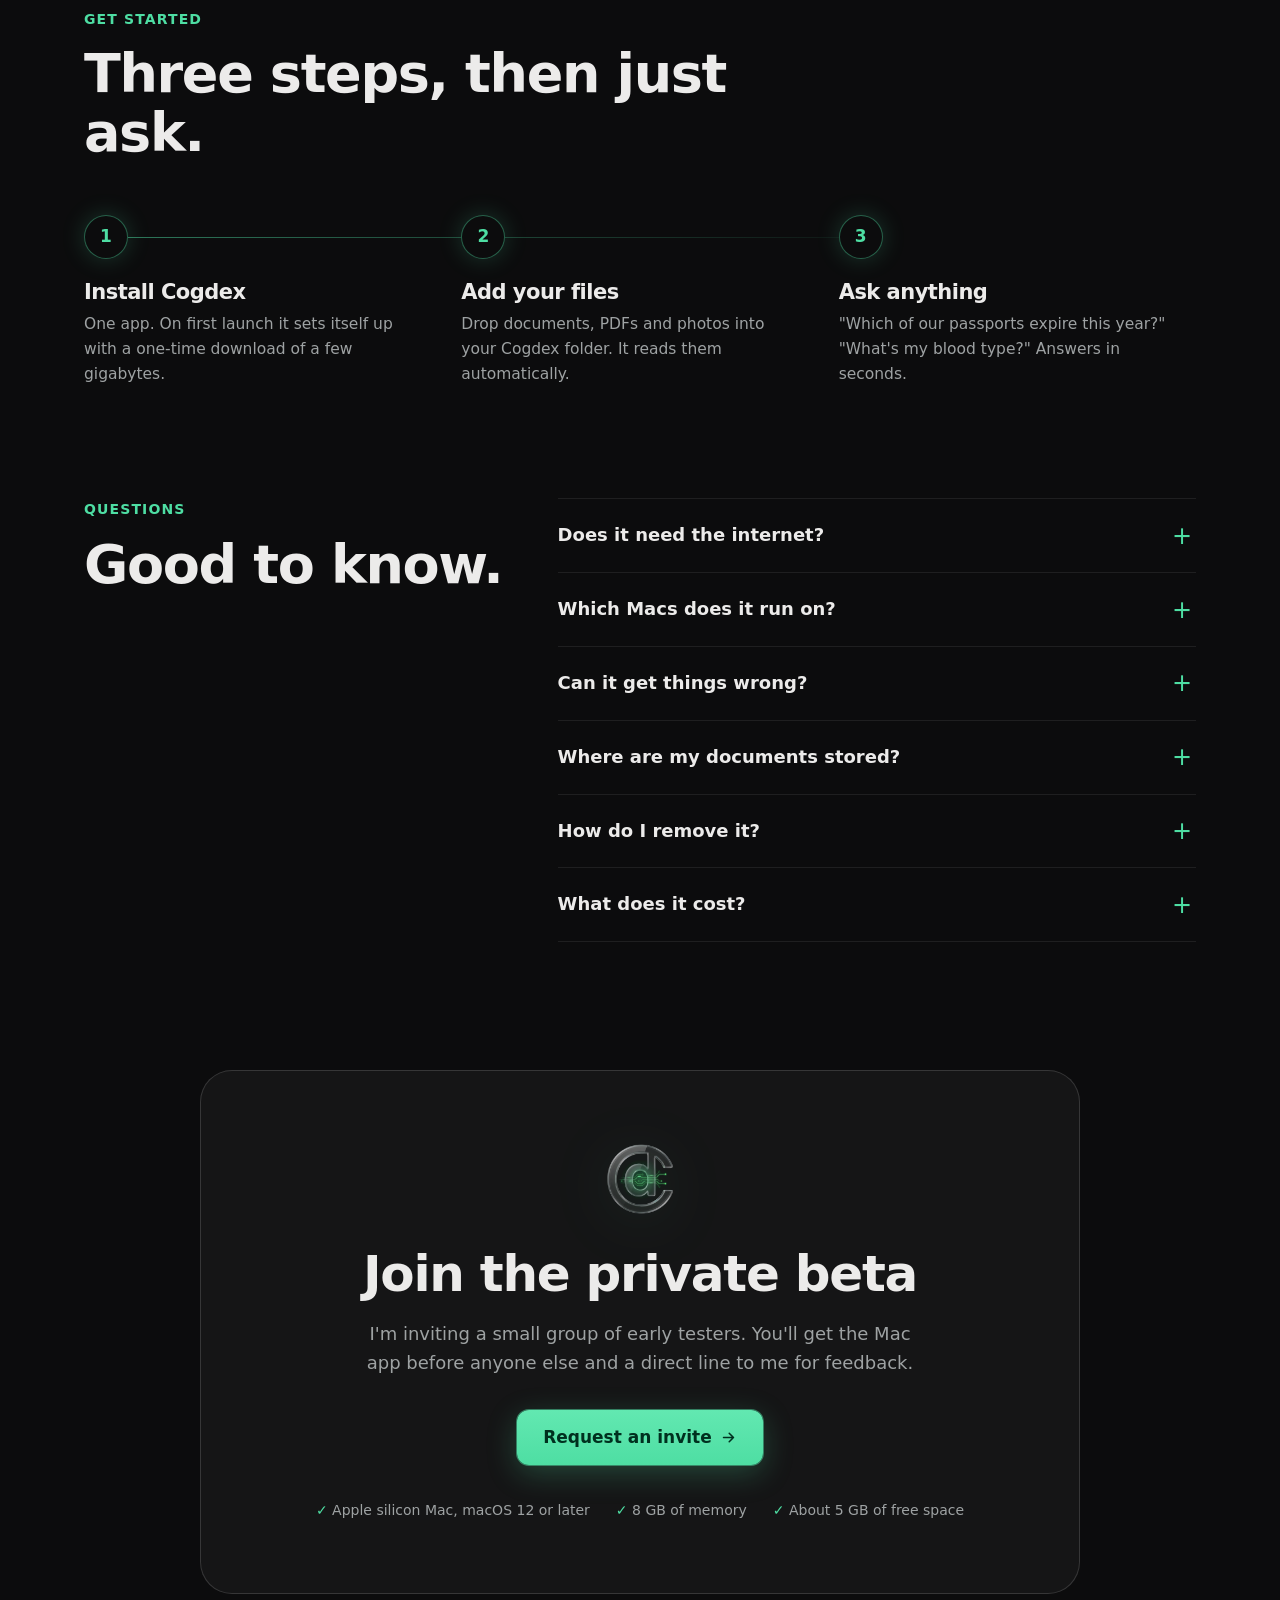
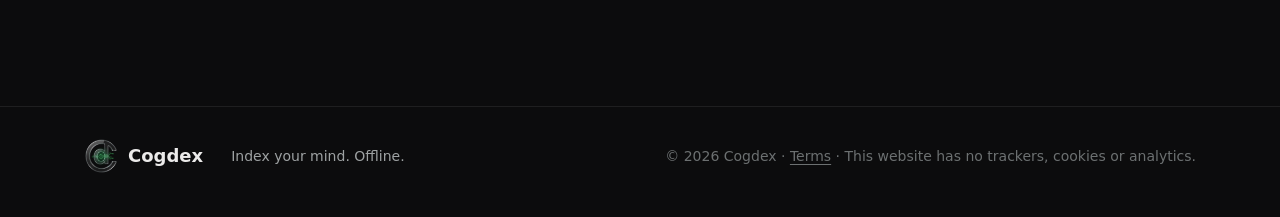
==== commit 5260ba97: "Describe the daily update check, which sends nothing of yours. Co-authored-by: Cursor <cursoragent@c" ====
--- a/index.html
+++ b/index.html
@@ -89,7 +89,7 @@
           <a class="btn btn-ghost" href="#how">See how it works</a>
         </div>
         <ul class="hero-proof reveal" aria-label="Privacy promises">
-          <li><svg class="i"><use href="#i-wifi-off" /></svg> Works with Wi-Fi off</li>
+          <li><svg class="i"><use href="#i-wifi-off" /></svg> Keeps working offline</li>
           <li><svg class="i"><use href="#i-user-off" /></svg> No account</li>
           <li><svg class="i"><use href="#i-eye-off" /></svg> Nothing uploaded</li>
         </ul>
@@ -334,11 +334,12 @@
         <div class="private reveal">
           <div class="private-copy">
             <p class="kicker">Private by design</p>
-            <h2>Offline means offline.</h2>
+            <h2>Your files stay on this Mac.</h2>
             <p class="section-lede">
               Most AI assistants send your questions to a data centre. Cogdex can't: the AI model,
-              the search index and your documents all live on your Mac. After a one-time setup
-              download, you can turn the Wi-Fi off and it keeps working.
+              the search index and your documents all live on your Mac. Setup downloads the engine
+              once. After that, Cogdex only connects to ask whether an update exists, and that
+              check sends nothing of yours. With no connection, it keeps working.
             </p>
           </div>
           <div class="stats">
@@ -408,8 +409,10 @@
           <details>
             <summary>Does it need the internet?</summary>
             <p>
-              Only once, to download the AI model during setup. After that Cogdex works completely
-              offline, and your questions and documents never leave your Mac.
+              Setup needs the internet once, to download the AI model. After that Cogdex only
+              connects to check for an update, about once a day, and that check sends nothing of
+              yours. Your questions and documents never leave your Mac. With no connection, Cogdex
+              keeps working.
             </p>
           </details>
           <details>
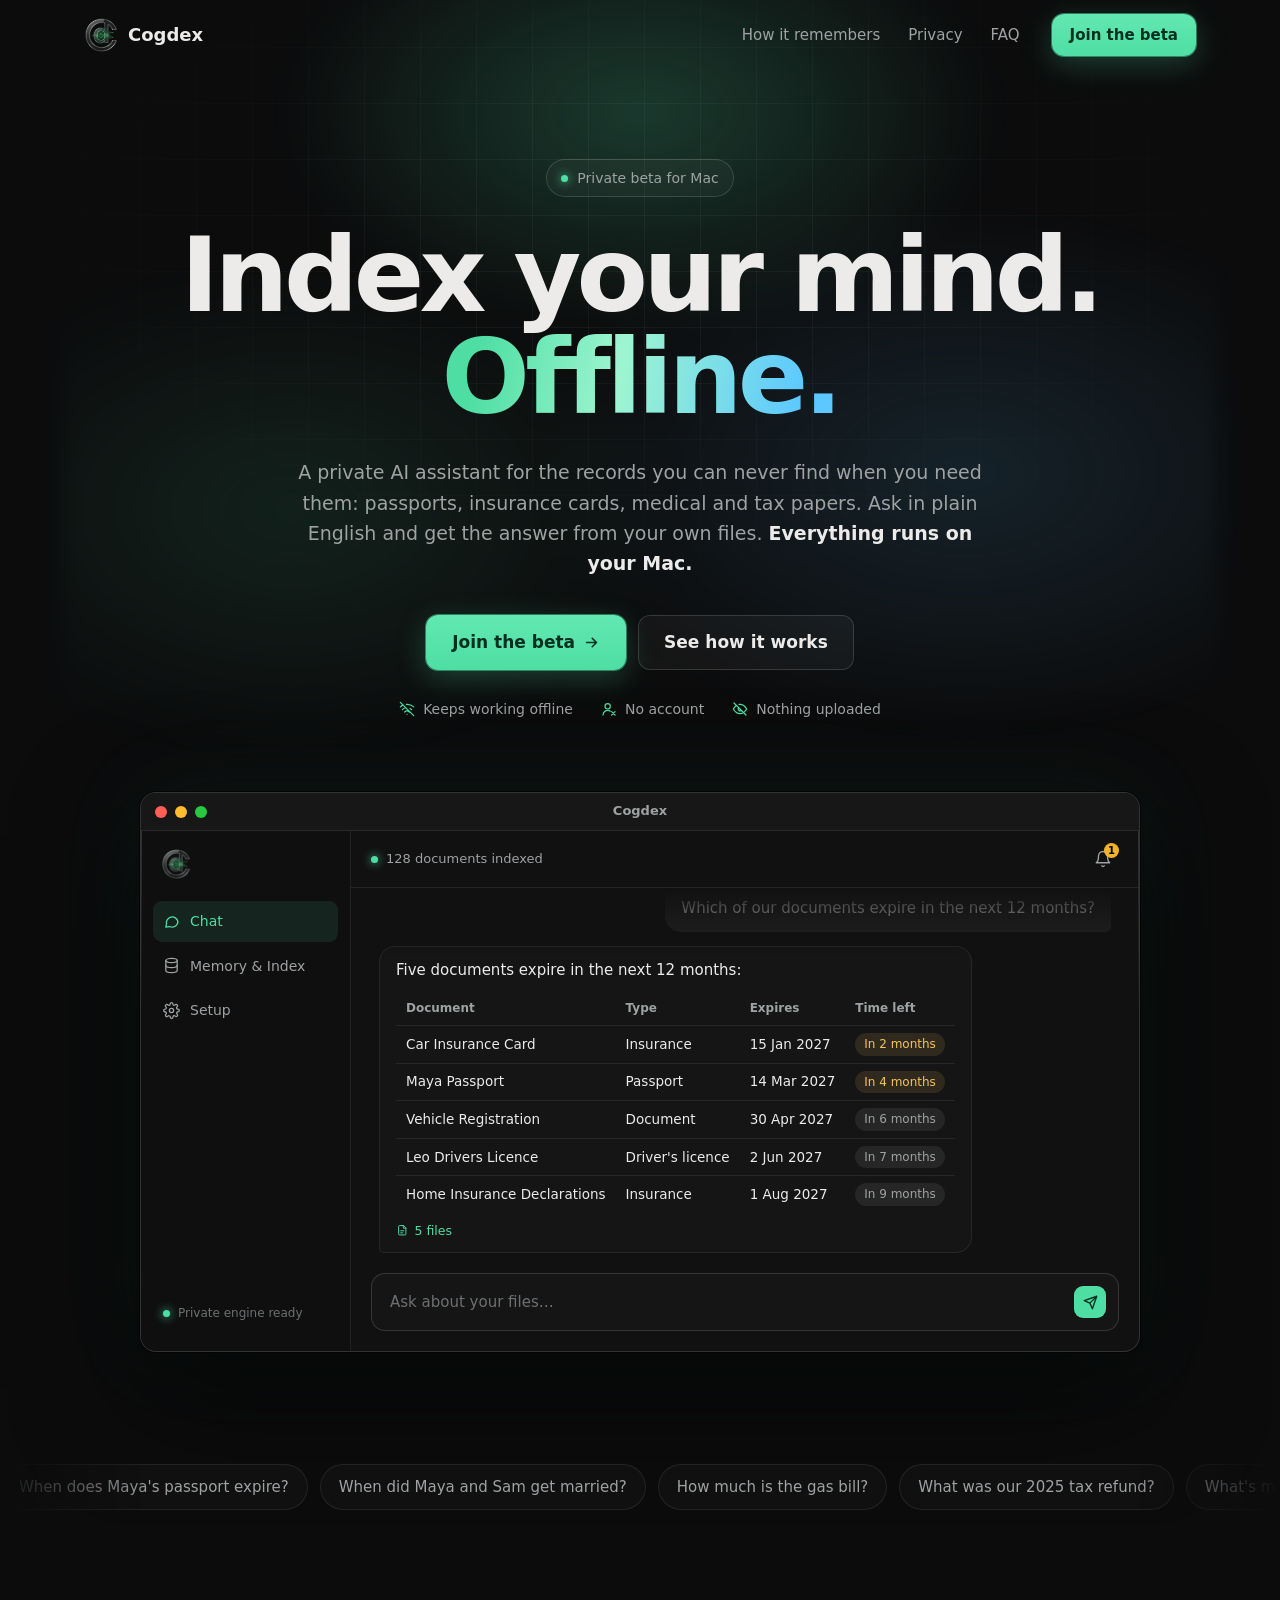
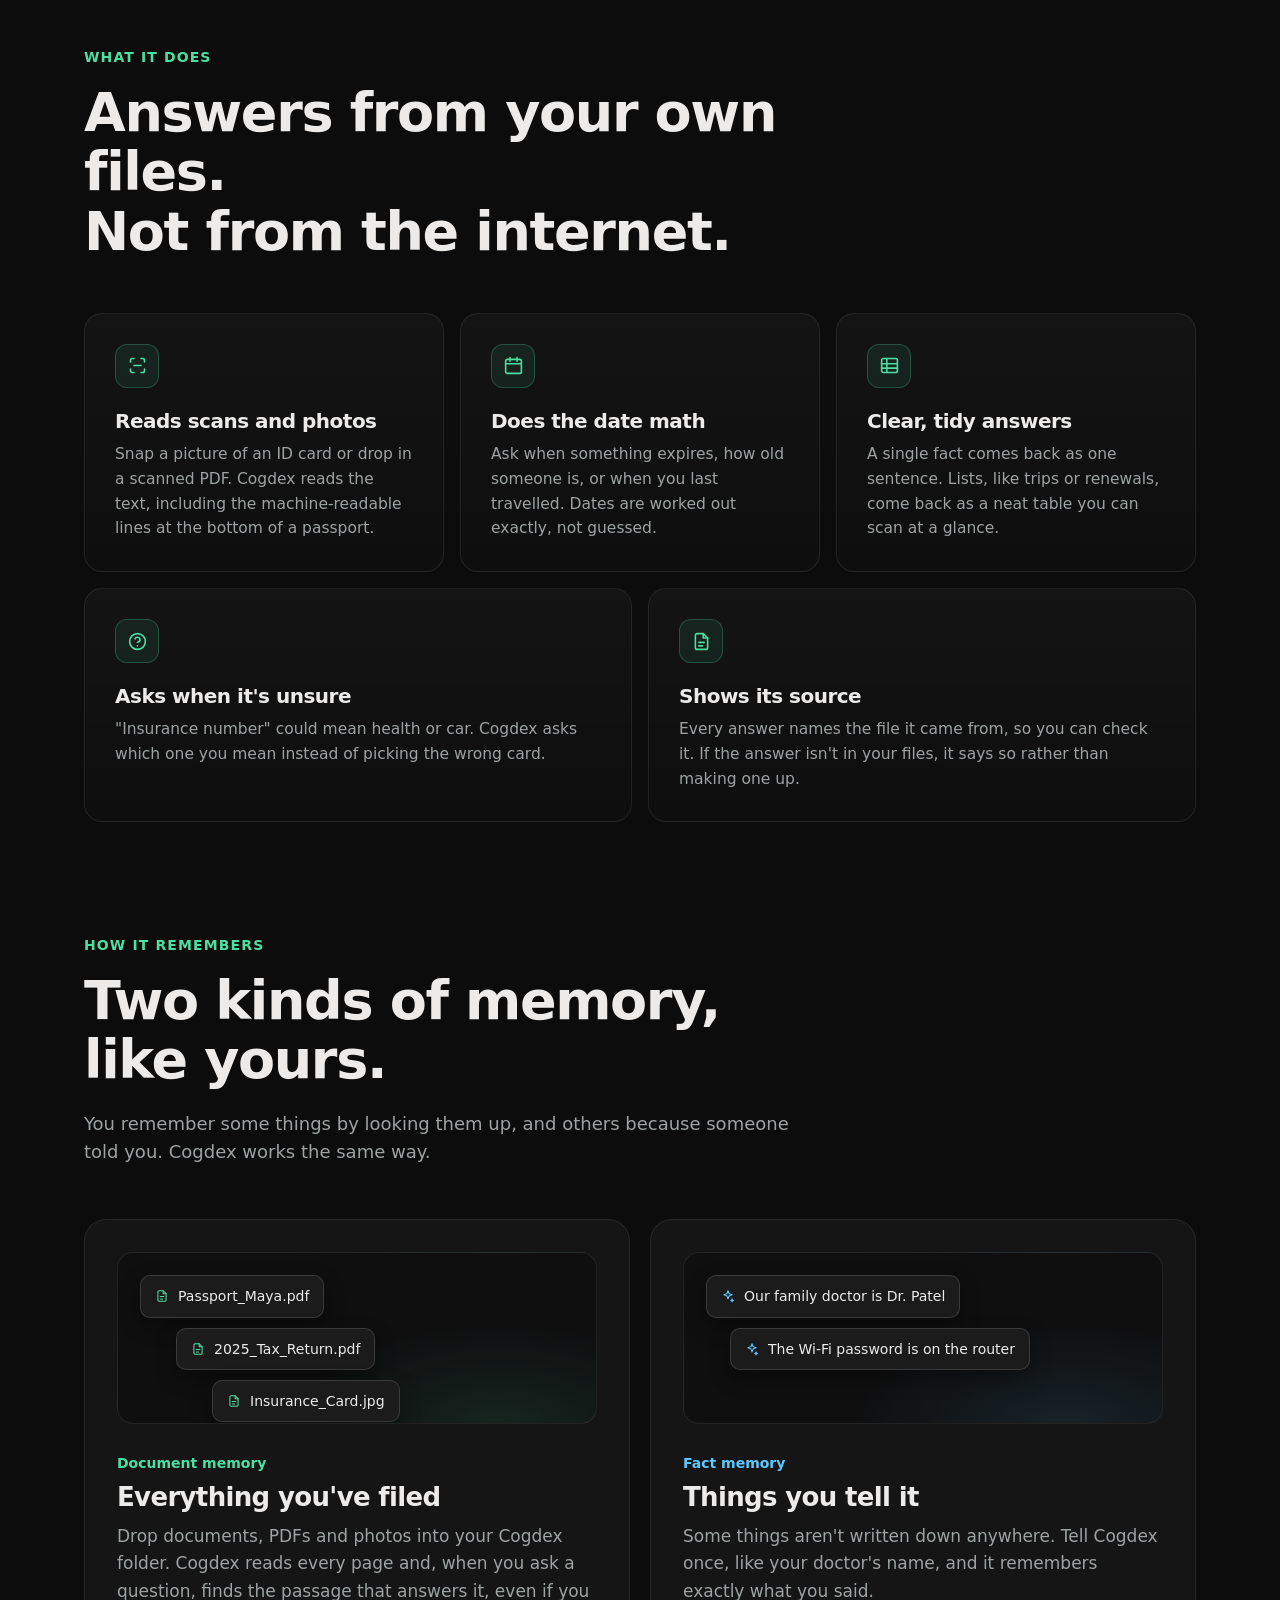
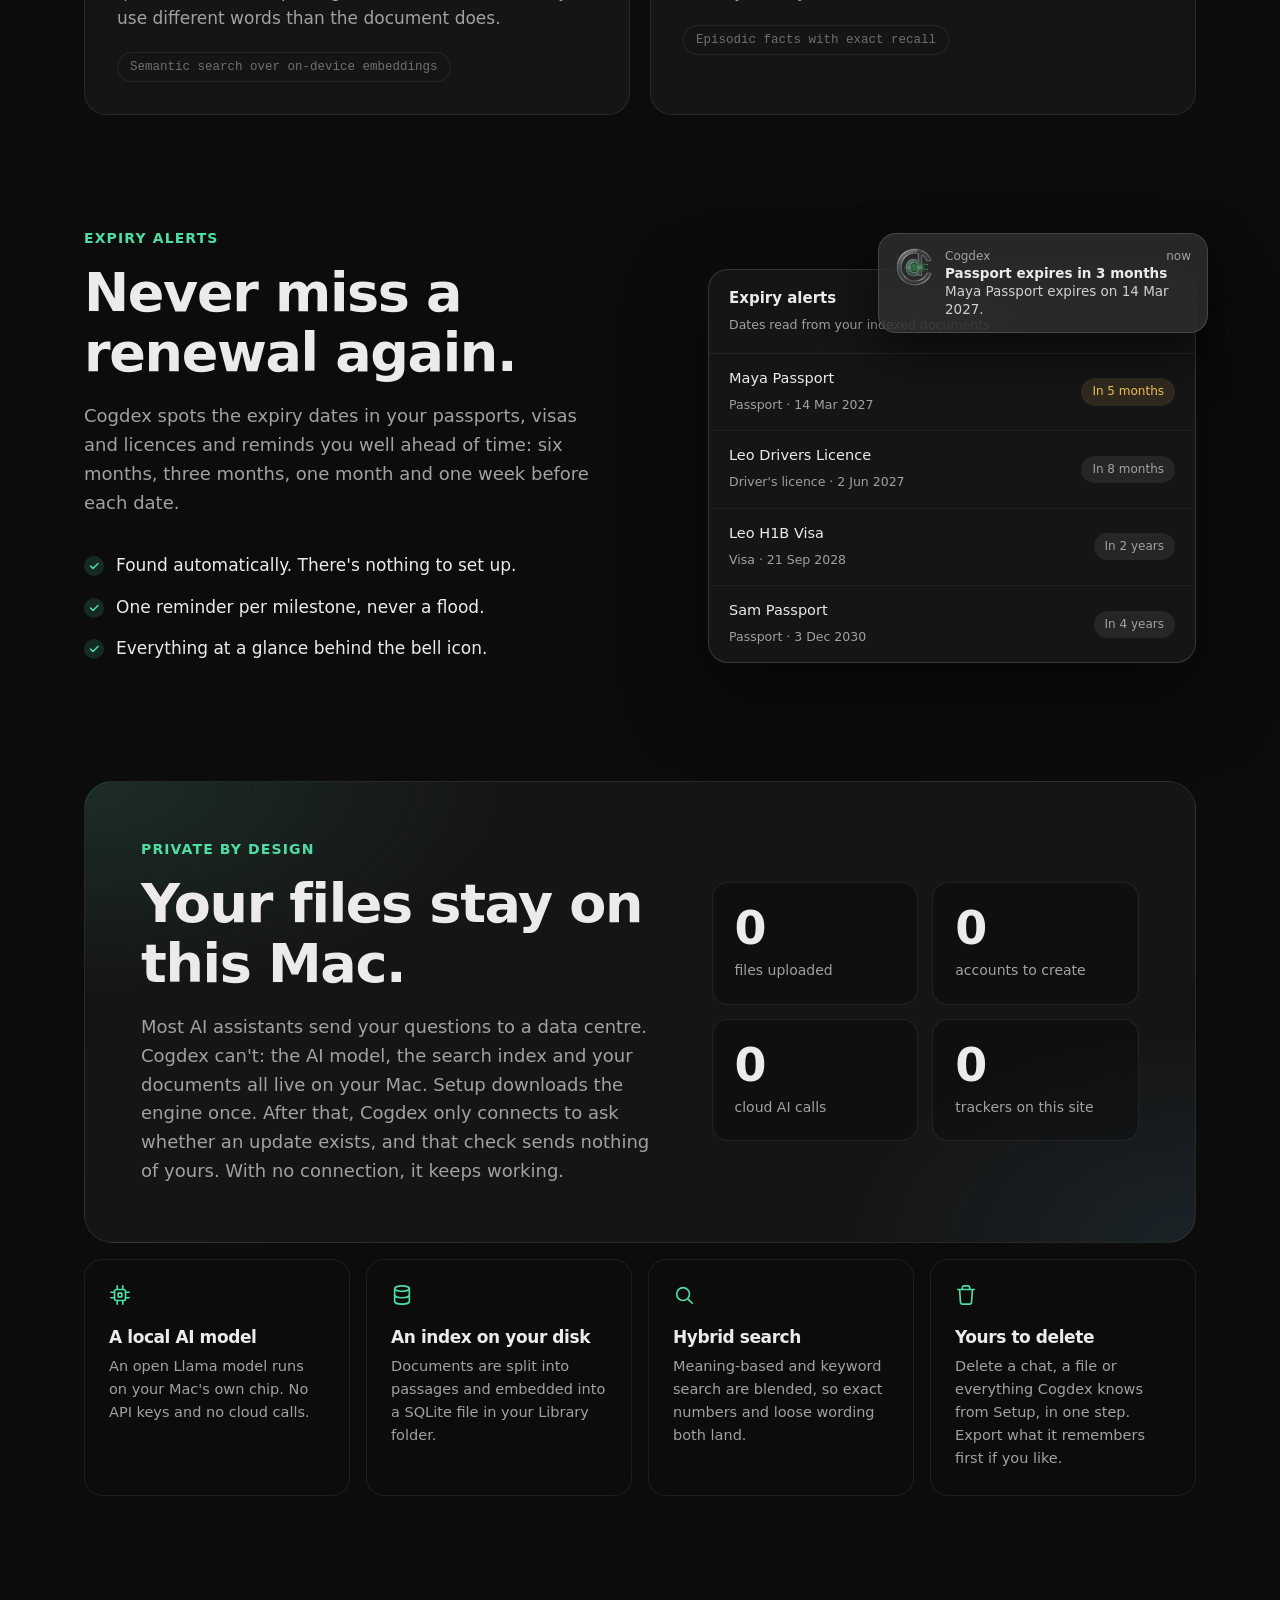
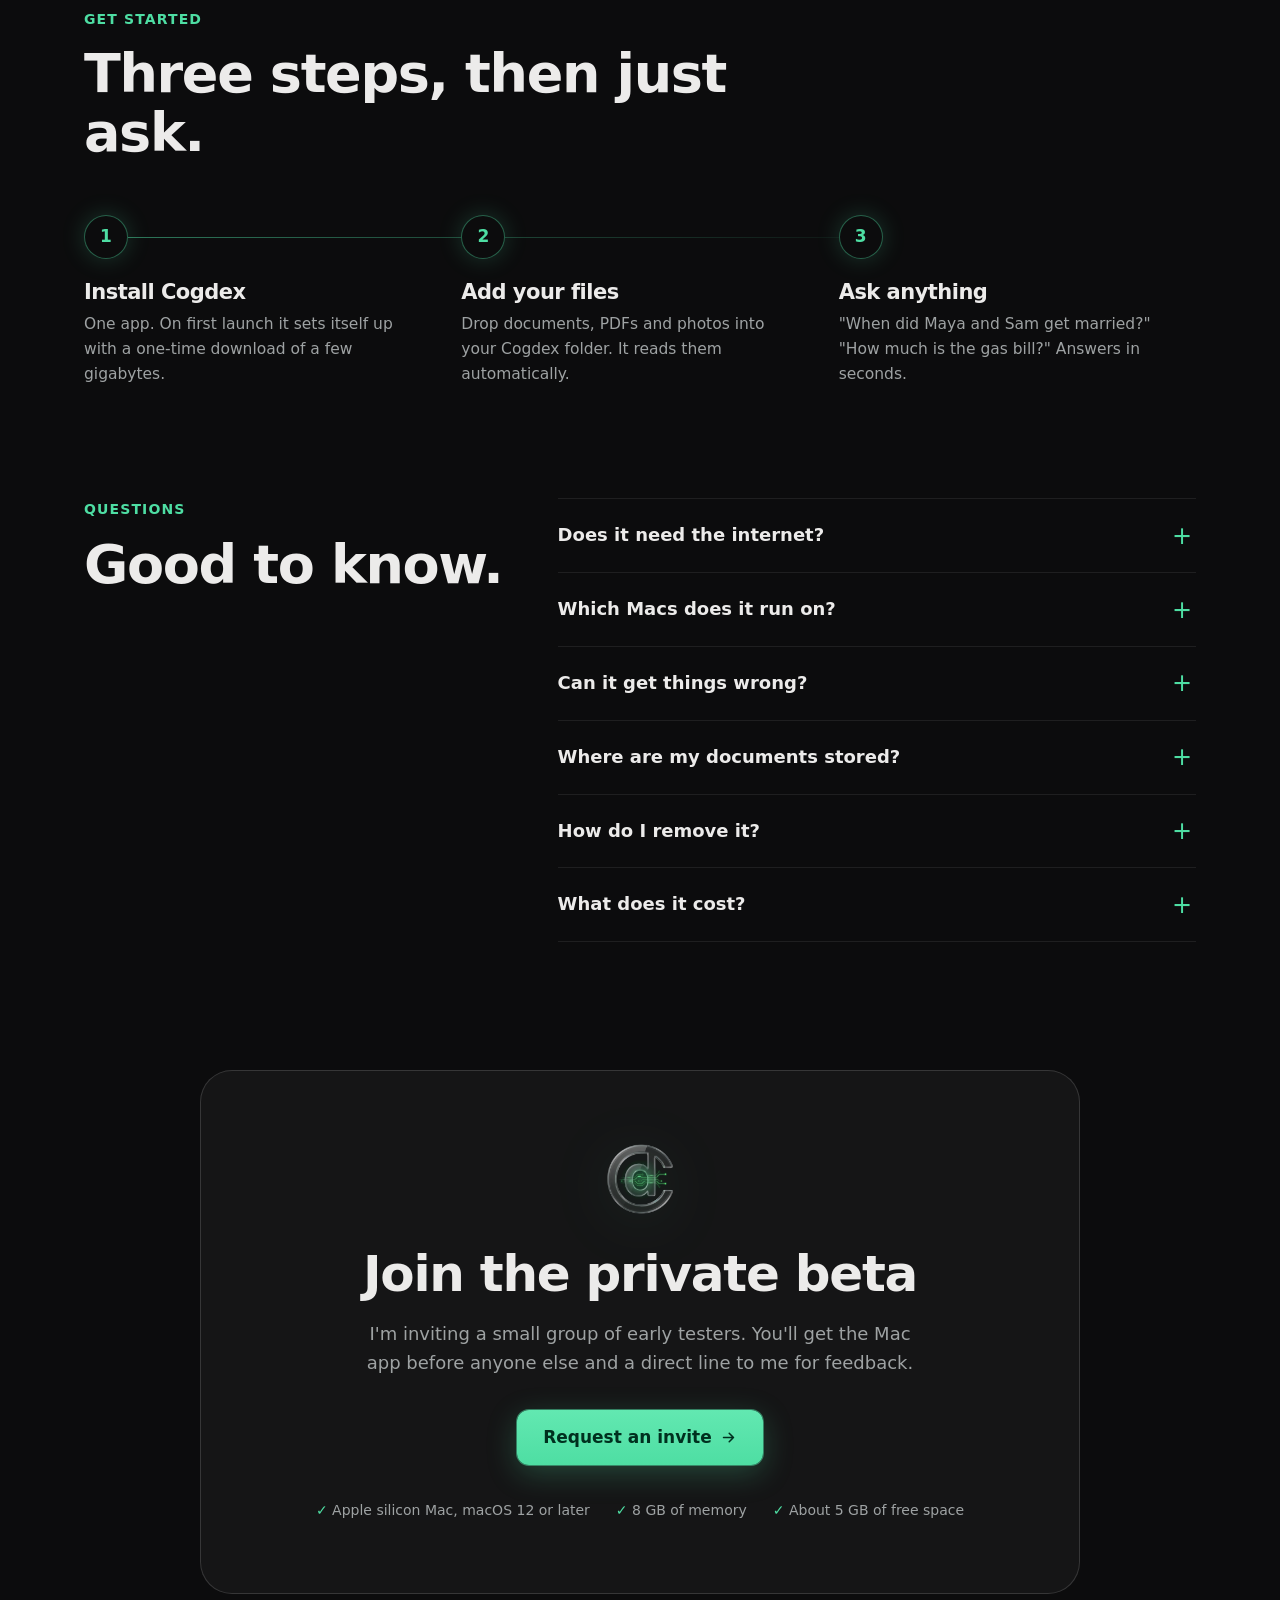
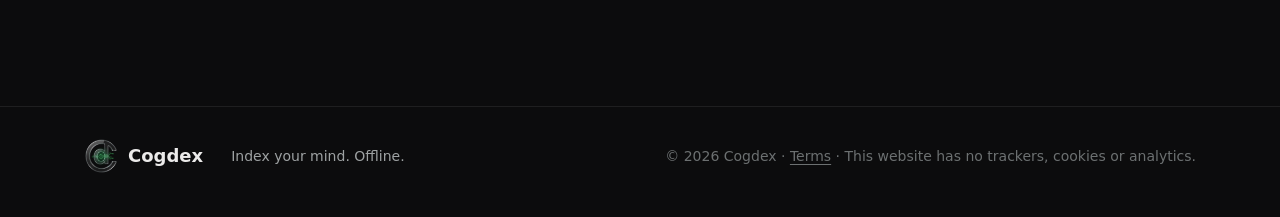
==== commit b7a0bdcb: "Show the landing page answering from household papers, not only passports. Co-authored-by: Cursor <c" ====
--- a/index.html
+++ b/index.html
@@ -116,21 +116,25 @@
               <div class="chat" id="chat" aria-live="off">
                 <div class="msg user">When does Maya's passport expire?</div>
                 <div class="msg bot">
-                  Maya's passport expires on <strong>14 March 2027</strong>, about 5 months from now.
+                  Maya's passport expires on <strong>14 March 2027</strong>, about 4 months from now.
                   <span class="source"><svg class="i"><use href="#i-file" /></svg> Passport_Maya.pdf</span>
                 </div>
-                <div class="msg user">Which of our documents expire in the next year?</div>
+                <div class="msg user">Which of our documents expire in the next 12 months?</div>
                 <div class="msg bot">
-                  Three documents expire in the next 12 months:
+                  Five documents expire in the next 12 months:
                   <table>
-                    <thead><tr><th>Document</th><th>Expires</th><th>Time left</th></tr></thead>
+                    <thead>
+                      <tr><th>Document</th><th>Type</th><th>Expires</th><th>Time left</th></tr>
+                    </thead>
                     <tbody>
-                      <tr><td>Maya's passport</td><td>14 Mar 2027</td><td><span class="tag warn">5 months</span></td></tr>
-                      <tr><td>Leo's driver's licence</td><td>2 Jun 2027</td><td><span class="tag">8 months</span></td></tr>
-                      <tr><td>Home insurance</td><td>1 Aug 2027</td><td><span class="tag">10 months</span></td></tr>
+                      <tr><td>Car Insurance Card</td><td>Insurance</td><td>15 Jan 2027</td><td><span class="tag warn">In 2 months</span></td></tr>
+                      <tr><td>Maya Passport</td><td>Passport</td><td>14 Mar 2027</td><td><span class="tag warn">In 4 months</span></td></tr>
+                      <tr><td>Vehicle Registration</td><td>Document</td><td>30 Apr 2027</td><td><span class="tag">In 6 months</span></td></tr>
+                      <tr><td>Leo Drivers Licence</td><td>Driver's licence</td><td>2 Jun 2027</td><td><span class="tag">In 7 months</span></td></tr>
+                      <tr><td>Home Insurance Declarations</td><td>Insurance</td><td>1 Aug 2027</td><td><span class="tag">In 9 months</span></td></tr>
                     </tbody>
                   </table>
-                  <span class="source"><svg class="i"><use href="#i-file" /></svg> 3 files</span>
+                  <span class="source"><svg class="i"><use href="#i-file" /></svg> 5 files</span>
                 </div>
               </div>
               <div class="composer" aria-hidden="true">
@@ -145,57 +149,87 @@
       <!-- Scenes the hero mockup plays through (see main.js). -->
       <template id="scenes">
         <div data-q="When does Maya's passport expire?">
-          Maya's passport expires on <strong>14 March 2027</strong>, about 5 months from now.
+          Maya's passport expires on <strong>14 March 2027</strong>, about 4 months from now.
           <span class="source"><svg class="i"><use href="#i-file" /></svg> Passport_Maya.pdf</span>
         </div>
-        <div data-q="What's my insurance member ID?">
-          Which insurance do you mean? I found two:
-          <span class="choices"><span>Health insurance</span><span>Car insurance</span></span>
-        </div>
-        <div data-q="Health">
-          Your health insurance member ID is <strong>XKW 4418 2093</strong>.
-          <span class="source"><svg class="i"><use href="#i-file" /></svg> Health_Insurance_Card.jpg</span>
-        </div>
-        <div data-q="Which of our documents expire in the next year?">
-          Three documents expire in the next 12 months:
+        <div data-q="Give me all the birthdays that you know">
+          Three dates of birth:
           <table>
-            <thead><tr><th>Document</th><th>Expires</th><th>Time left</th></tr></thead>
+            <thead><tr><th>Person</th><th>Date of birth</th></tr></thead>
             <tbody>
-              <tr><td>Maya's passport</td><td>14 Mar 2027</td><td><span class="tag warn">5 months</span></td></tr>
-              <tr><td>Leo's driver's licence</td><td>2 Jun 2027</td><td><span class="tag">8 months</span></td></tr>
-              <tr><td>Home insurance</td><td>1 Aug 2027</td><td><span class="tag">10 months</span></td></tr>
+              <tr><td>Ava Rivera</td><td>22 April 2019</td></tr>
+              <tr><td>Maya Rivera</td><td>2 May 1988</td></tr>
+              <tr><td>Sam Rivera</td><td>19 November 1986</td></tr>
             </tbody>
           </table>
           <span class="source"><svg class="i"><use href="#i-file" /></svg> 3 files</span>
         </div>
-        <div data-q="What's my blood type?">
-          Your blood type is <strong>O positive</strong>.
-          <span class="source fact"><svg class="i"><use href="#i-spark" /></svg> Something you told me</span>
-        </div>
-        <div data-q="What's our car insurance deductible?">
-          I couldn't find that in your files. Add your car policy and I'll know next time.
+        <div data-q="When did Maya and Sam get married?">
+          Maya and Sam were married on <strong>14 June 2018</strong>.
+          <span class="source"><svg class="i"><use href="#i-file" /></svg> Marriage_Certificate.pdf</span>
+        </div>
+        <div data-q="What's Maya's passport number?">
+          Maya's passport number is <strong>A47291836</strong>.
+          <span class="source"><svg class="i"><use href="#i-file" /></svg> Passport_Maya.pdf</span>
+        </div>
+        <div data-q="How much is the gas bill?">
+          The gas bill is <strong>$60.99</strong>.
+          <span class="source"><svg class="i"><use href="#i-file" /></svg> Gas_Bill.pdf</span>
+        </div>
+        <div data-q="What was our 2025 tax refund?">
+          Your 2025 tax refund was <strong>$2,184</strong>.
+          <span class="source"><svg class="i"><use href="#i-file" /></svg> 2025_Tax_Return.pdf</span>
+        </div>
+        <div data-q="What's my health insurance member ID?">
+          Which insurance do you mean? I found two:
+          <span class="choices"><span>Health insurance</span><span>Car insurance</span></span>
+        </div>
+        <div data-q="Health">
+          Your health insurance member ID is <strong>NSH448812093</strong>.
+          <span class="source"><svg class="i"><use href="#i-file" /></svg> Health_Insurance_Card.jpg</span>
+        </div>
+        <div data-q="Which of our documents expire in the next 12 months?">
+          Five documents expire in the next 12 months:
+          <table>
+            <thead>
+              <tr><th>Document</th><th>Type</th><th>Expires</th><th>Time left</th></tr>
+            </thead>
+            <tbody>
+              <tr><td>Car Insurance Card</td><td>Insurance</td><td>15 Jan 2027</td><td><span class="tag warn">In 2 months</span></td></tr>
+              <tr><td>Maya Passport</td><td>Passport</td><td>14 Mar 2027</td><td><span class="tag warn">In 4 months</span></td></tr>
+              <tr><td>Vehicle Registration</td><td>Document</td><td>30 Apr 2027</td><td><span class="tag">In 6 months</span></td></tr>
+              <tr><td>Leo Drivers Licence</td><td>Driver's licence</td><td>2 Jun 2027</td><td><span class="tag">In 7 months</span></td></tr>
+              <tr><td>Home Insurance Declarations</td><td>Insurance</td><td>1 Aug 2027</td><td><span class="tag">In 9 months</span></td></tr>
+            </tbody>
+          </table>
+          <span class="source"><svg class="i"><use href="#i-file" /></svg> 5 files</span>
+        </div>
+        <div data-q="What's Maya's Social Security number?">
+          I couldn't find Maya's Social Security number in your files.
         </div>
       </template>
 
       <!-- ============ QUESTIONS MARQUEE ============ -->
       <section class="marquee" aria-label="Questions people ask Cogdex">
         <div class="marquee-track">
-          <span>When does Leo's visa expire?</span>
-          <span>What's our Wi-Fi password?</span>
-          <span>How old is Maya?</span>
-          <span>What's my passport number?</span>
-          <span>When did we last travel to India?</span>
+          <span>When does Maya's passport expire?</span>
+          <span>When did Maya and Sam get married?</span>
+          <span>How much is the gas bill?</span>
+          <span>What was our 2025 tax refund?</span>
+          <span>What's my health insurance member ID?</span>
           <span>What was our property tax last year?</span>
           <span>Who is our family doctor?</span>
-          <span>What's my health insurance group number?</span>
-          <span>When does Leo's visa expire?</span>
-          <span>What's our Wi-Fi password?</span>
-          <span>How old is Maya?</span>
-          <span>What's my passport number?</span>
-          <span>When did we last travel to India?</span>
+          <span>Which of our documents expire in the next 12 months?</span>
+          <span>Give me all the birthdays that you know</span>
+          <span>When does Maya's passport expire?</span>
+          <span>When did Maya and Sam get married?</span>
+          <span>How much is the gas bill?</span>
+          <span>What was our 2025 tax refund?</span>
+          <span>What's my health insurance member ID?</span>
           <span>What was our property tax last year?</span>
           <span>Who is our family doctor?</span>
-          <span>What's my health insurance group number?</span>
+          <span>Which of our documents expire in the next 12 months?</span>
+          <span>Give me all the birthdays that you know</span>
         </div>
       </section>
 
@@ -277,14 +311,13 @@
           </article>
           <article class="memory-card reveal">
             <div class="memory-visual facts" aria-hidden="true">
-              <span class="fact-line"><svg class="i"><use href="#i-spark" /></svg> My blood type is O positive</span>
               <span class="fact-line"><svg class="i"><use href="#i-spark" /></svg> Our family doctor is Dr. Patel</span>
               <span class="fact-line"><svg class="i"><use href="#i-spark" /></svg> The Wi-Fi password is on the router</span>
             </div>
             <p class="memory-tag">Fact memory</p>
             <h3>Things you tell it</h3>
             <p>
-              Some things aren't written down anywhere. Tell Cogdex once, like your blood type or your
+              Some things aren't written down anywhere. Tell Cogdex once, like your
               doctor's name, and it remembers exactly what you said.
             </p>
             <p class="tech">Episodic facts with exact recall</p>
@@ -394,7 +427,7 @@
           <li class="reveal">
             <span class="step">3</span>
             <h3>Ask anything</h3>
-            <p>"Which of our passports expire this year?" "What's my blood type?" Answers in seconds.</p>
+            <p>"When did Maya and Sam get married?" "How much is the gas bill?" Answers in seconds.</p>
           </li>
         </ol>
       </section>
